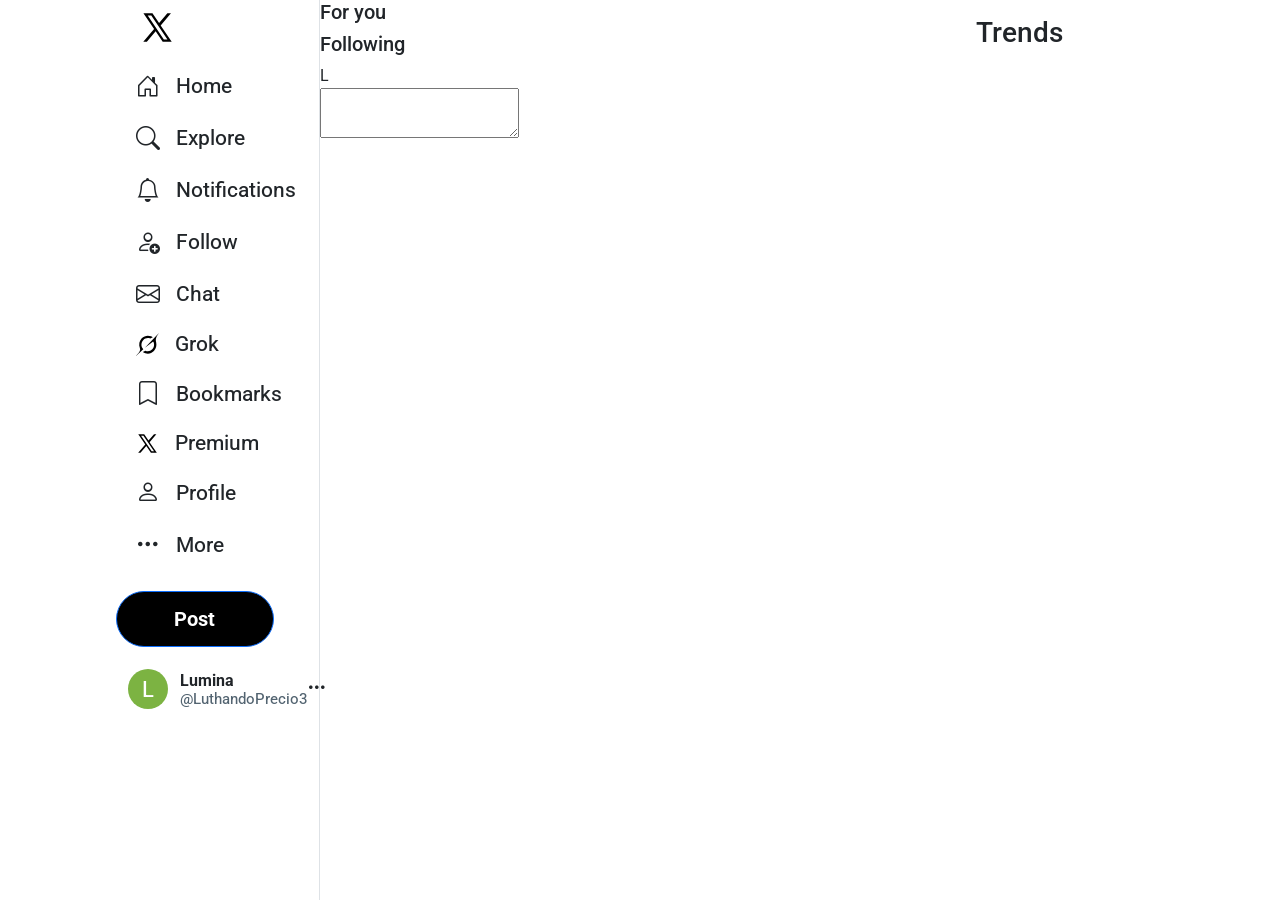
==== index.html @ 0befc1fe "Added sidebar" ====
<!DOCTYPE html>
<html lang="en">

<head>
    <meta charset="UTF-8">
    <meta name="viewport" content="width=device-width, initial-scale=1.0">
    <link href="https://cdn.jsdelivr.net/npm/bootstrap@5.3.8/dist/css/bootstrap.min.css" rel="stylesheet"
        integrity="sha384-sRIl4kxILFvY47J16cr9ZwB07vP4J8+LH7qKQnuqkuIAvNWLzeN8tE5YBujZqJLB" crossorigin="anonymous">
    <link href="https://cdn.jsdelivr.net/npm/bootstrap-icons@1.11.3/font/bootstrap-icons.css" rel="stylesheet">
    <link rel="stylesheet" href="style.css">
    <title>Document</title>
</head>

<body>

    <div class="container-fluid">
        <div class="row">

            <!-- Sidebar -->
            <aside class="col-3 border-end sidebar">

                <div class="logo">
                    <a href="http://127.0.0.1:5500/index.html">
                        <img src="assets/icons/x-logo.svg" alt="twitter logo">
                    </a>
                </div>

                <div class="sidebar-menu p-3">

                    <div class="sidebar-item">
                        <a href="#" class="d-flex align-items-center text-dark text-decoration-none">
                            <i class="bi bi-house-door fs-4 me-3"></i>
                            <span>Home</span>
                        </a>
                    </div>

                    <div class="sidebar-item">
                        <a href="#" class="d-flex align-items-center text-dark text-decoration-none">
                            <i class="bi bi-search fs-4 me-3"></i>
                            <span>Explore</span>
                        </a>
                    </div>

                    <div class="sidebar-item">
                        <a href="#" class="d-flex align-items-center text-dark text-decoration-none">
                            <i class="bi bi-bell fs-4 me-3"></i>
                            <span>Notifications</span>
                        </a>
                    </div>

                    <div class="sidebar-item">
                        <a href="#" class="d-flex align-items-center text-dark text-decoration-none">
                            <i class="bi bi-person-add fs-4 me-3"></i>
                            <span>Follow</span>
                        </a>
                    </div>

                    <div class="sidebar-item">
                        <a href="#" class="d-flex align-items-center text-dark text-decoration-none">
                            <i class="bi bi-envelope fs-4 me-3"></i>
                            <span>Chat</span>
                        </a>
                    </div>

                    <div class="sidebar-item">
                        <a href="#" class="d-flex align-items-center text-dark text-decoration-none">
                            <img src="assets/icons/grok.svg" width="23" class="me-3">
                            <span>Grok</span>
                        </a>
                    </div>

                    <div class="sidebar-item">
                        <a href="#" class="d-flex align-items-center text-dark text-decoration-none">
                            <i class="bi bi-bookmark fs-4 me-3"></i>
                            <span>Bookmarks</span>
                        </a>
                    </div>

                    <div class="sidebar-item">
                        <a href="#" class="d-flex align-items-center text-dark text-decoration-none">
                            <img src="assets/icons/x-logo.svg" width="23" class="me-3">
                            <span>Premium</span>
                        </a>
                    </div>

                    <div class="sidebar-item">
                        <a href="#" class="d-flex align-items-center text-dark text-decoration-none">
                            <i class="bi bi-person fs-4 me-3"></i>
                            <span>Profile</span>
                        </a>
                    </div>

                    <div class="sidebar-item">
                        <a href="#" class="d-flex align-items-center text-dark text-decoration-none">
                            <i class="bi bi-three-dots fs-4 me-3"></i>
                            <span>More</span>
                        </a>
                    </div>

                    <div class="post-button">
                        <button class="btn btn-primary btn-lg">Post</button>
                    </div>

                    <footer>
                        <a href="#" class="profile-card text-dark text-decoration-none">
                            <div class="profile-left">
                                <div class="avatar">L</div>
                                <div class="profile-info">
                                    <div class="profile-name">Lumina</div>
                                    <div class="profile-handle">@LuthandoPrecio3</div>
                                </div>
                            </div>

                            <div class="profile-more">
                                <i class="bi bi-three-dots"></i>
                            </div>
                        </a>
                    </footer>

                </div>
            </aside>

            <!-- Main Feed -->
            <main class="col-6 main-feed p-0">

                <!-- top bar -->
                <div class="feed-header">
                    <h5>For you</h5>
                    <h5>Following</h5>
                </div>

                <!-- post composer -->
                <div class="composer">

                    <div class="composer-left">
                        <div class="composer-avatar">L</div>
                    </div>

                    <div class="composer-right">
                        <textarea name="tweetInput" class="comp"></textarea>
                    </div>
                </div>



            </main>

            <!-- Right Panel -->
            <section class="col-3 p-3">
                <h3>Trends</h3>
            </section>

        </div>
    </div>

    <script src="https://cdn.jsdelivr.net/npm/bootstrap@5.3.8/dist/js/bootstrap.bundle.min.js"
        integrity="sha384-FKyoEForCGlyvwx9Hj09JcYn3nv7wiPVlz7YYwJrWVcXK/BmnVDxM+D2scQbITxI"
        crossorigin="anonymous"></script>
</body>

</html>
---- style.css ----
@import url('https://fonts.googleapis.com/css2?family=Roboto:ital,wght@0,100..900;1,100..900&display=swap');

* {
    margin: 0;
    padding: 0;
    box-sizing: border-box;
    font-family: "Roboto", sans-serif;;
}

/* SIDEBAR SECTION */

.logo {
    width: 75px;
    padding-left: 40px;
    padding-top: 10px;
}

.sidebar {
    height: 100vh;
    position: sticky;
    top: 0;
    font-size: larger;
    font-weight: 450;
    padding-left: 100px;
}

.sidebar-item a {
    /* display: flex;
    align-items: center; */
    padding: 8px 20px;
    border-radius: 25px;
    font-size: 1.3rem;
    transition: 0.2s;
}

.sidebar-item a:hover {
    background-color: #e7e7e7;
}

.post-button {
    margin-top: 20px;
}

.post-button button {
    width: 90%;
    border-radius: 999px;
    font-weight: bold;
    padding: 12px;
    background-color: black;
}

footer {
    margin-top: 10px;
}

.profile-card {
    display: flex;
    align-items: center;
    justify-content: space-between;
    padding: 12px;
    border-radius: 999px;
    transition: 0.2s;
}

.profile-card:hover {
    background-color: #e7e7e7;
}

.profile-left {
    display: flex;
    align-items: center;
    gap: 12px;
}

.avatar {
    width: 40px;
    height: 40px;
    border-radius: 50%;
    background-color: #7cb342;
    color: white;
    display: flex;
    align-items: center;
    justify-content: center;
    font-size: 1.4rem;
}

.profile-name {
    font-weight: 700;
    font-size: 1rem;
    line-height: 1.2;
}

.profile-handle {
    color: #536471;
    font-size: 0.95rem;
    line-height: 1.2;
}
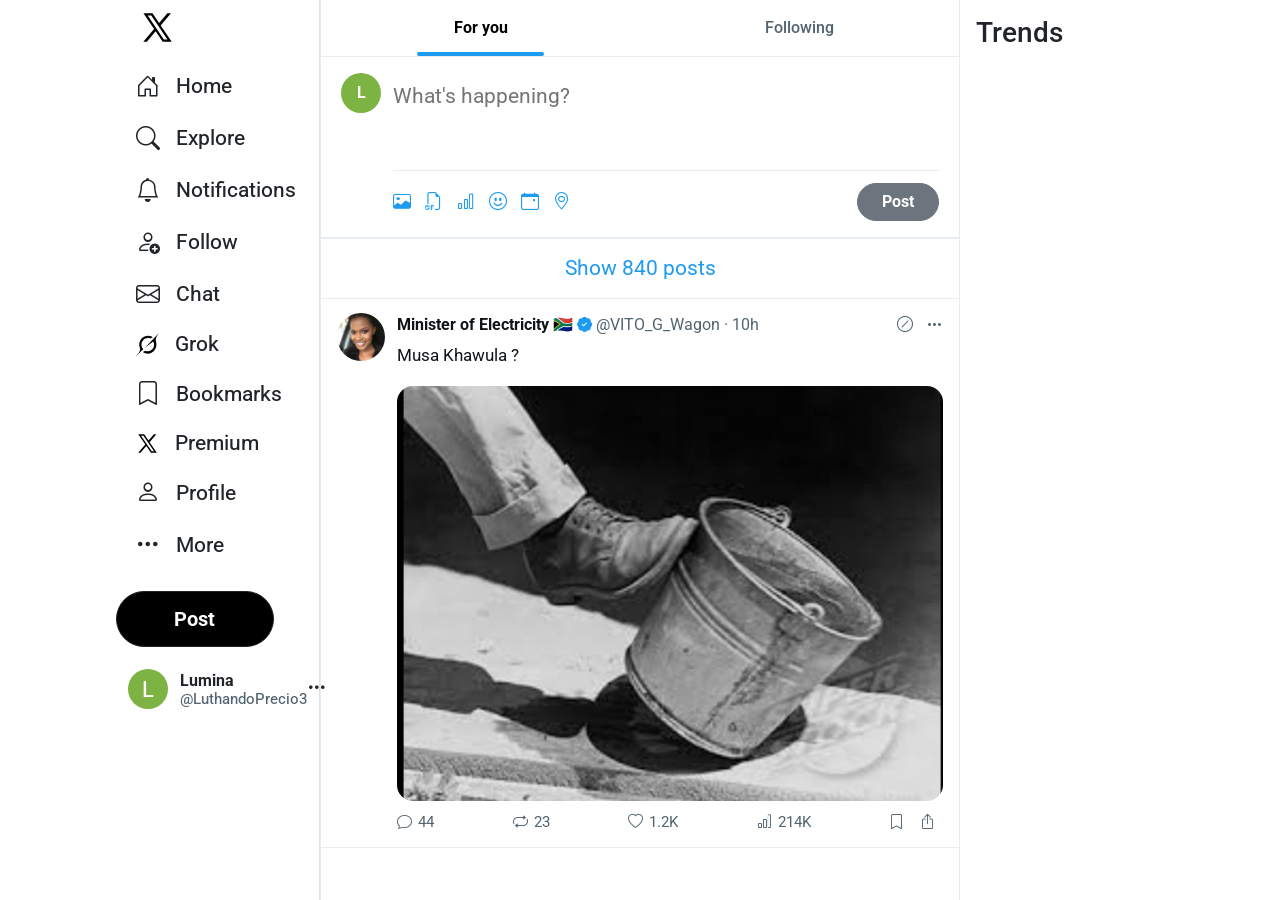
==== commit 3ce73324: "Added the main section" ====
--- a/index.html
+++ b/index.html
@@ -16,7 +16,7 @@
     <div class="container-fluid">
         <div class="row">
 
-            <!-- Sidebar -->
+            <!-- SIDEBAR SECTION -->
             <aside class="col-3 border-end sidebar">
 
                 <div class="logo">
@@ -98,7 +98,7 @@
                     </div>
 
                     <div class="post-button">
-                        <button class="btn btn-primary btn-lg">Post</button>
+                        <button class="btn btn-dark btn-lg">Post</button>
                     </div>
 
                     <footer>
@@ -120,13 +120,17 @@
                 </div>
             </aside>
 
-            <!-- Main Feed -->
+            <!-- Main SECTION -->
             <main class="col-6 main-feed p-0">
 
                 <!-- top bar -->
                 <div class="feed-header">
-                    <h5>For you</h5>
-                    <h5>Following</h5>
+
+                    <div class="feed-tabs">
+                        <div class="tab active">For you</div>
+                        <div class="tab">Following</div>
+                    </div>
+
                 </div>
 
                 <!-- post composer -->
@@ -137,11 +141,100 @@
                     </div>
 
                     <div class="composer-right">
-                        <textarea name="tweetInput" class="comp"></textarea>
-                    </div>
-                </div>
-
-
+                        <textarea name="tweetInput" class="composer-input" placeholder="What's happening?"></textarea>
+
+                        <div class="composer-actions">
+
+                            <div class="composer-icons">
+                                <i class="bi bi-image"></i>
+                                <i class="bi bi-filetype-gif"></i>
+                                <i class="bi bi-bar-chart"></i>
+                                <i class="bi bi-emoji-smile"></i>
+                                <i class="bi bi-calendar-event"></i>
+                                <i class="bi bi-geo-alt"></i>
+                            </div>
+
+                            <div class="tweet-button">
+                                <button id="tweetBtn" class="btn btn-secondary rounded-pill px-4 fw-bold">Post</button>
+                            </div>
+
+                        </div>
+                    </div>
+                </div>
+
+                <div class="show-posts">
+                    <a href="#">Show 840 posts</a>
+                </div>
+
+                <div class="tweet-feed">
+                    <div class="tweet-card">
+
+                        <div class="tweet-left">
+                            <img src="assets/moe.jpg" alt="Profile" class="tweet-avatar">
+                        </div>
+
+                        <div class="tweet-right">
+
+                            <div class="tweet-top-row">
+
+                                <div class="tweet-user-info">
+                                    <span class="tweet-name">Minister of Electricity 🇿🇦</span>
+                                    <i class="bi bi-patch-check-fill verified-badge"></i>
+                                    <span class="tweet-handle">@VITO_G_Wagon</span>
+                                    <span class="tweet-dot">·</span>
+                                    <span class="tweet-time">10h</span>
+                                </div>
+
+                                <div class="tweet-top-icons">
+                                    <i class="bi bi-slash-circle"></i>
+                                    <i class="bi bi-three-dots"></i>
+                                </div>
+
+                            </div>
+
+                            <!-- TEXT -->
+                            <div class="tweet-text">
+                                Musa Khawula ?
+                            </div>
+
+                            <!-- IMAGE -->
+                            <div class="tweet-media">
+                                <img src="assets/kick-bucket.jpg" alt="Tweet image">
+                            </div>
+
+                            <!-- ACTIONS -->
+                            <div class="tweet-actions">
+
+                                <div class="tweet-action">
+                                    <i class="bi bi-chat"></i>
+                                    <span>44</span>
+                                </div>
+
+                                <div class="tweet-action">
+                                    <i class="bi bi-repeat"></i>
+                                    <span>23</span>
+                                </div>
+
+                                <div class="tweet-action">
+                                    <i class="bi bi-heart"></i>
+                                    <span>1.2K</span>
+                                </div>
+
+                                <div class="tweet-action">
+                                    <i class="bi bi-bar-chart"></i>
+                                    <span>214K</span>
+                                </div>
+
+                                <div class="tweet-action-group-right">
+                                    <i class="bi bi-bookmark"></i>
+                                    <i class="bi bi-box-arrow-up"></i>
+                                </div>
+
+                            </div>
+
+                        </div>
+                    </div>
+                </div>
 
             </main>
 
--- a/style.css
+++ b/style.css
@@ -95,3 +95,243 @@
     font-size: 0.95rem;
     line-height: 1.2;
 }
+
+/* MAIN SECTION */
+.main-feed {
+    min-height: 100vh;
+    border-left: 1px solid #e6ecf0;
+    border-right: 1px solid #e6ecf0;
+    background-color: #fff;
+}
+
+.feed-header {
+    position: sticky;
+    top: 0;
+    background-color: #fff;
+    z-index: 10;
+    border-bottom: 1px solid #e6ecf0;
+}
+
+.feed-tabs {
+    display: flex;
+    justify-content: space-around;
+    align-items: center;
+}
+
+/* Tabs container */
+.feed-tabs {
+    display: flex;
+    justify-content: space-around;
+    align-items: center;
+}
+
+/* Each tab */
+.tab {
+    flex: 1;
+    text-align: center;
+    padding: 16px 0;
+    font-weight: 500;
+    cursor: pointer;
+    position: relative;
+    color: #536471;
+}
+
+/* Active tab */
+.tab.active {
+    font-weight: 700;
+    color: black;
+}
+
+/* Blue underline */
+.tab.active::after {
+    content: "";
+    position: absolute;
+    bottom: 0;
+    left: 30%;
+    width: 40%;
+    height: 4px;
+    background-color: #1d9bf0;
+    border-radius: 10px;
+}
+
+.composer {
+    display: flex;
+    gap: 12px;
+    padding: 16px 20px;
+    border-bottom: 1px solid #e6ecf0;
+}
+
+.composer-avatar,
+.tweet-avatar {
+    width: 40px;
+    height: 40px;
+    border-radius: 50%;
+    background-color: #7cb342;
+    color: white;
+    display: flex;
+    align-items: center;
+    justify-content: center;
+    font-weight: bold;
+}
+
+.composer-right {
+    flex: 1;
+}
+
+.composer-input {
+    width: 100%;
+    min-height: 90px;
+    border: none;
+    outline: none;
+    resize: none;
+    font-size: 1.3rem;
+    padding: 8px 0;
+}
+
+.composer-actions {
+    display: flex;
+    align-items: center;
+    justify-content: space-between;
+    padding-top: 12px;
+    border-top: 1px solid #e6ecf0;
+}
+
+.composer-icons {
+    display: flex;
+    gap: 14px;
+    color: #1d9bf0;
+    font-size: 1.1rem;
+}
+
+.show-posts {
+    border-top: 1px solid #e6ecf0;
+    border-bottom: 1px solid #e6ecf0;
+    text-align: center;
+    background-color: #fff;
+    transition: 0.2s;
+}
+
+.show-posts a {
+    display: block;
+    padding: 14px 16px;
+    text-decoration: none;
+    color: #1d9bf0;
+    font-size: 1.3rem;
+    font-weight: 400;
+}
+
+.show-posts:hover {
+    background-color: #f7f9f9;
+}
+
+/* tweet feed */
+.tweet-card {
+    display: flex;
+    gap: 12px;
+    padding: 14px 16px;
+    border-bottom: 1px solid #e6ecf0;
+    background-color: #fff;
+}
+
+.tweet-left {
+    flex-shrink: 0;
+}
+
+.tweet-avatar {
+    width: 48px;
+    height: 48px;
+    border-radius: 50%;
+    object-fit: cover;
+}
+
+.tweet-right {
+    flex: 1;
+    min-width: 0;
+}
+
+.tweet-top-row {
+    display: flex;
+    justify-content: space-between;
+    align-items: flex-start;
+    gap: 10px;
+    margin-bottom: 6px;
+}
+
+.tweet-user-info {
+    display: flex;
+    align-items: center;
+    flex-wrap: wrap;
+    gap: 4px;
+    min-width: 0;
+}
+
+.tweet-name {
+    font-weight: 700;
+    color: #0f1419;
+}
+
+.tweet-handle,
+.tweet-time,
+.tweet-dot {
+    color: #536471;
+}
+
+.verified-badge {
+    color: #1d9bf0;
+    font-size: 0.95rem;
+}
+
+.tweet-top-icons {
+    display: flex;
+    align-items: center;
+    gap: 14px;
+    color: #536471;
+    flex-shrink: 0;
+}
+
+.tweet-top-icon {
+    cursor: pointer;
+}
+
+.tweet-text {
+    font-size: 1.05rem;
+    line-height: 1.45;
+    color: #0f1419;
+    margin-bottom: 8px;
+    word-break: break-word;
+}
+
+.tweet-media img {
+    width: 100%;
+    border-radius: 16px;
+    margin-top: 10px;
+    object-fit: cover;
+    max-height: 500px;
+}
+
+.tweet-actions {
+    display: flex;
+    align-items: center;
+    justify-content: space-between;
+    color: #536471;
+    font-size: 0.95rem;
+    padding-right: 8px;
+    margin-top: 10px;
+}
+
+.tweet-action {
+    display: flex;
+    align-items: center;
+    gap: 6px;
+    cursor: pointer;
+}
+
+.tweet-action-group-right {
+    display: flex;
+    align-items: center;
+    gap: 16px;
+}
+
+.tweet-action.icon-only {
+    gap: 0;
+}
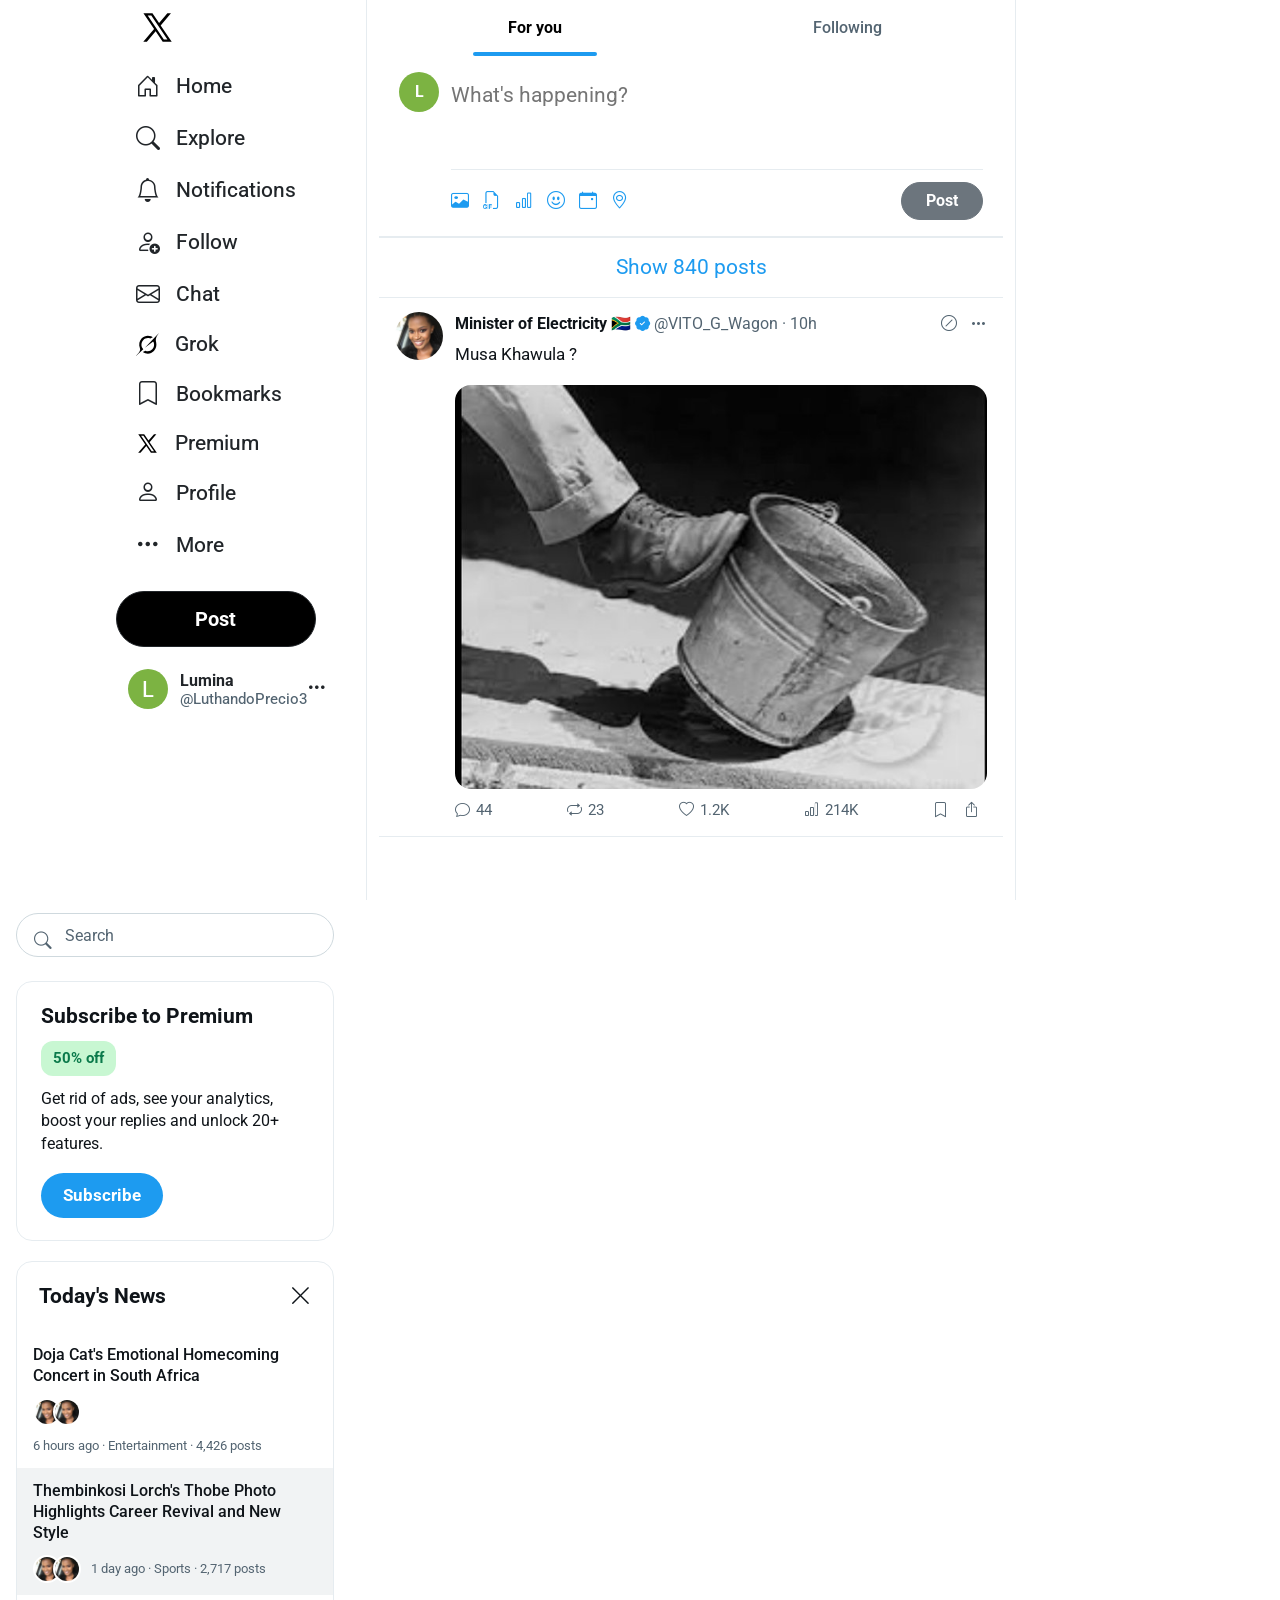
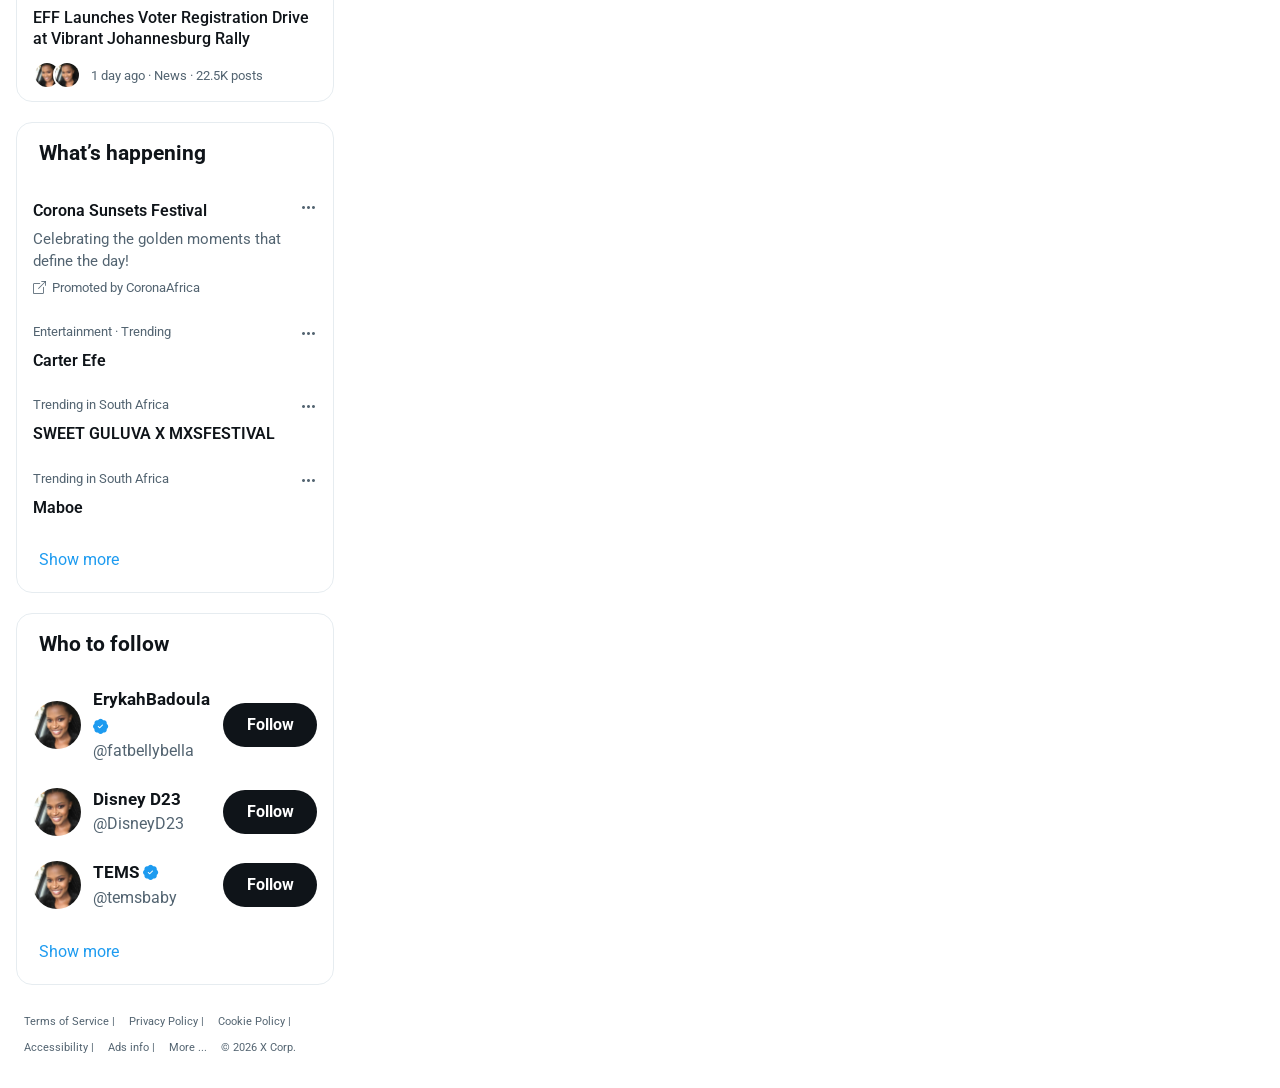
==== commit c046107d: "Added the trending section" ====
--- a/index.html
+++ b/index.html
@@ -17,7 +17,7 @@
         <div class="row">
 
             <!-- SIDEBAR SECTION -->
-            <aside class="col-3 border-end sidebar">
+            <aside class="col-auto left-sidebar">
 
                 <div class="logo">
                     <a href="http://127.0.0.1:5500/index.html">
@@ -121,7 +121,7 @@
             </aside>
 
             <!-- Main SECTION -->
-            <main class="col-6 main-feed p-0">
+            <main class="col-auto main-content ">
 
                 <!-- top bar -->
                 <div class="feed-header">
@@ -238,9 +238,168 @@
 
             </main>
 
-            <!-- Right Panel -->
-            <section class="col-3 p-3">
-                <h3>Trends</h3>
+            <!-- Right SECTION -->
+            <section class="col-auto right-sidebar">
+                <div class="right-sidebar-inner">
+
+                    <!-- Search -->
+                    <div class="search-box">
+                        <i class="bi bi-search search-icon"></i>
+                        <input type="text" placeholder="Search">
+                    </div>
+
+                    <!-- Premium card -->
+                    <div class="sidebar-card premium-card">
+                        <div class="premium-top">
+                            <h3>Subscribe to Premium</h3>
+                            <span class="discount-badge">50% off</span>
+                        </div>
+                        <p>Get rid of ads, see your analytics, boost your replies and unlock 20+ features.</p>
+                        <button class="btn subscribe-btn">Subscribe</button>
+                    </div>
+
+                    <!-- Today's News -->
+                    <div class="sidebar-card news-card">
+
+                        <div class="card-header-row">
+                            <h3>Today's News</h3>
+                            <i class="bi bi-x-lg"></i>
+                        </div>
+
+                        <div class="news-item">
+                            <h4>Doja Cat's Emotional Homecoming Concert in South Africa</h4>
+                            <div class="news-meta-with-images">
+                                <div class="mini-avatars">
+                                    <img src="assets/moe.jpg" alt="avatar">
+                                    <img src="assets/moe.jpg" alt="avatar">
+                                </div>
+                                <span>6 hours ago · Entertainment · 4,426 posts</span>
+                            </div>
+                        </div>
+
+                        <div class="news-item active-news">
+                            <h4>Thembinkosi Lorch's Thobe Photo Highlights Career Revival and New Style</h4>
+                            <div class="news-meta-with-images">
+                                <div class="mini-avatars">
+                                    <img src="assets/moe.jpg" alt="avatar">
+                                    <img src="assets/moe.jpg" alt="avatar">
+                                </div>
+                                <span>1 day ago · Sports · 2,717 posts</span>
+                            </div>
+                        </div>
+
+                        <div class="news-item">
+                            <h4>EFF Launches Voter Registration Drive at Vibrant Johannesburg Rally</h4>
+                            <div class="news-meta-with-images">
+                                <div class="mini-avatars">
+                                    <img src="assets/moe.jpg" alt="avatar">
+                                    <img src="assets/moe.jpg" alt="avatar">
+                                </div>
+                                <span>1 day ago · News · 22.5K posts</span>
+                            </div>
+                        </div>
+
+                    </div>
+
+                    <!-- What's happening -->
+                    <div class="sidebar-card happenings-card">
+                        <h3>What’s happening</h3>
+
+                        <div class="trend-item promoted-item">
+                            <div class="trend-top-row">
+                                <h4>Corona Sunsets Festival</h4>
+                                <i class="bi bi-three-dots"></i>
+                            </div>
+                            <p>Celebrating the golden moments that define the day!</p>
+                            <div class="promoted-by">
+                                <i class="bi bi-box-arrow-up-right"></i>
+                                <span>Promoted by CoronaAfrica</span>
+                            </div>
+                        </div>
+
+                        <div class="trend-item">
+                            <div class="trend-meta-row">
+                                <span>Entertainment · Trending</span>
+                                <i class="bi bi-three-dots"></i>
+                            </div>
+                            <h4>Carter Efe</h4>
+                        </div>
+
+                        <div class="trend-item">
+                            <div class="trend-meta-row">
+                                <span>Trending in South Africa</span>
+                                <i class="bi bi-three-dots"></i>
+                            </div>
+                            <h4>SWEET GULUVA X MXSFESTIVAL</h4>
+                        </div>
+
+                        <div class="trend-item">
+                            <div class="trend-meta-row">
+                                <span>Trending in South Africa</span>
+                                <i class="bi bi-three-dots"></i>
+                            </div>
+                            <h4>Maboe</h4>
+                        </div>
+
+                        <a href="#" class="show-more-link">Show more</a>
+                    </div>
+
+                    <!-- Who to follow -->
+                    <div class="sidebar-card follow-card">
+                        <h3>Who to follow</h3>
+
+                        <div class="follow-item">
+                            <div class="follow-left">
+                                <img src="assets/moe.jpg" alt="Erykah">
+                                <div class="follow-info">
+                                    <div class="follow-name">
+                                        ErykahBadoula <i class="bi bi-patch-check-fill verified-badge"></i>
+                                    </div>
+                                    <div class="follow-handle">@fatbellybella</div>
+                                </div>
+                            </div>
+                            <button class="btn follow-btn">Follow</button>
+                        </div>
+
+                        <div class="follow-item">
+                            <div class="follow-left">
+                                <img src="assets/moe.jpg" alt="Disney D23">
+                                <div class="follow-info">
+                                    <div class="follow-name">Disney D23</div>
+                                    <div class="follow-handle">@DisneyD23</div>
+                                </div>
+                            </div>
+                            <button class="btn follow-btn">Follow</button>
+                        </div>
+
+                        <div class="follow-item">
+                            <div class="follow-left">
+                                <img src="assets/moe.jpg" alt="TEMS">
+                                <div class="follow-info">
+                                    <div class="follow-name">
+                                        TEMS <i class="bi bi-patch-check-fill verified-badge"></i>
+                                    </div>
+                                    <div class="follow-handle">@temsbaby</div>
+                                </div>
+                            </div>
+                            <button class="btn follow-btn">Follow</button>
+                        </div>
+
+                        <a href="#" class="show-more-link">Show more</a>
+                    </div>
+
+                    <!-- Footer links -->
+                    <div class="right-sidebar-footer">
+                        <a href="https://x.com/en/tos" target="_blank">Terms of Service |</a>
+                        <a href="https://x.com/en/privacy" target="_blank">Privacy Policy |</a>
+                        <a href="https://help.x.com/en/rules-and-policies/x-cookies" target="_blank">Cookie Policy |</a>
+                        <a href="https://help.x.com/en/resources/accessibility" target="_blank">Accessibility |</a>
+                        <a href="https://business.x.com/en/help/troubleshooting/how-x-ads-work" target="_blank">Ads info |</a>
+                        <a href="#" target="_blank">More ...</a>
+                        <span>© 2026 X Corp.</span>
+                    </div>
+
+                </div>
             </section>
 
         </div>
--- a/style.css
+++ b/style.css
@@ -6,16 +6,19 @@
     box-sizing: border-box;
     font-family: "Roboto", sans-serif;;
 }
+/* body {
+    font-size: 15px;
+    color: #0f1419;
+} */
 
 /* SIDEBAR SECTION */
-
 .logo {
     width: 75px;
     padding-left: 40px;
     padding-top: 10px;
 }
 
-.sidebar {
+.left-sidebar {
     height: 100vh;
     position: sticky;
     top: 0;
@@ -97,19 +100,22 @@
 }
 
 /* MAIN SECTION */
-.main-feed {
+.main-content {
     min-height: 100vh;
     border-left: 1px solid #e6ecf0;
     border-right: 1px solid #e6ecf0;
     background-color: #fff;
+    width: 650px;
+    max-width: 650px;
 }
 
 .feed-header {
     position: sticky;
     top: 0;
-    background-color: #fff;
-    z-index: 10;
-    border-bottom: 1px solid #e6ecf0;
+    z-index: 30;
+    background-color: rgba(255, 255, 255, 0.95);
+    backdrop-filter: blur(12px);
+    -webkit-backdrop-filter: blur(12px);
 }
 
 .feed-tabs {
@@ -334,4 +340,313 @@
 
 .tweet-action.icon-only {
     gap: 0;
+}
+
+/* RIGHT SIDEBAR */
+
+.right-sidebar {
+    background-color: #fff;
+    padding: 12px 16px;
+    width: 350px;
+}
+
+.right-sidebar-inner {
+    position: sticky;
+    top: 0;
+    z-index: 10;
+}
+
+.search-box {
+    position: sticky;
+    top: 0;
+    z-index: 20;
+    background-color: #fff;
+    padding: 12px 0;
+    margin-bottom: 12px;
+    padding-top: 1px;
+}
+
+.search-box input {
+    width: 100%;
+    height: 44px;
+    border: 1px solid #cfd9de;
+    border-radius: 999px;
+    padding: 0 18px 0 48px;
+    font-size: 1rem;
+    outline: none;
+    background-color: #fff;
+}
+
+.search-box input::placeholder {
+    color: #536471;
+}
+
+.search-icon {
+    position: absolute;
+    left: 18px;
+    top: 50%;
+    transform: translateY(-50%);
+    color: #536471;
+    font-size: 1.1rem;
+}
+
+.sidebar-card {
+    background-color: #fff;
+    border: 1px solid #e6ecf0;
+    border-radius: 16px;
+    margin-bottom: 20px;
+    overflow: hidden;
+}
+
+.sidebar-card h3 {
+    font-size: 1.3rem;
+    font-weight: 700;
+    color: #0f1419;
+    margin: 0;
+}
+
+.premium-card {
+    padding: 22px 24px;
+}
+
+.premium-top {
+    display: flex;
+    align-items: center;
+    gap: 12px;
+    margin-bottom: 12px;
+    flex-wrap: wrap;
+}
+
+.premium-card p {
+    font-size: 1rem;
+    line-height: 1.4;
+    color: #0f1419;
+    margin-bottom: 18px;
+}
+
+.discount-badge {
+    background-color: #c8f7d2;
+    color: #0b7a4b;
+    padding: 6px 12px;
+    border-radius: 12px;
+    font-size: 0.95rem;
+    font-weight: 700;
+}
+
+.subscribe-btn {
+    background-color: #1d9bf0;
+    color: #fff;
+    border: none;
+    border-radius: 999px;
+    font-weight: 700;
+    padding: 10px 22px;
+    font-size: 1.05rem;
+}
+
+.subscribe-btn:hover {
+    background-color: #1a8cd8;
+    color: #fff;
+}
+
+.news-card {
+    padding-top: 18px;
+}
+
+.card-header-row {
+    display: flex;
+    align-items: center;
+    justify-content: space-between;
+    padding: 0 22px 18px;
+}
+
+.card-header-row i {
+    font-size: 1.4rem;
+    color: #0f1419;
+    cursor: pointer;
+}
+
+.news-item,
+.trend-item,
+.follow-item {
+    padding: 12px 16px;
+}
+
+
+.news-item h4 {
+    font-size: 0.98rem;
+    font-weight: 500;
+    line-height: 1.35;
+    color: #0f1419;
+    margin-bottom: 12px;
+}
+
+.active-news {
+    background-color: #f1f3f4;
+}
+
+.news-meta-with-images {
+    display: flex;
+    align-items: center;
+    gap: 10px;
+    color: #536471;
+    flex-wrap: wrap;
+}
+
+.news-meta-with-images,
+.trend-meta-row span,
+.promoted-by {
+    font-size: 13px;
+    color: #536471;
+}
+
+.mini-avatars {
+    display: flex;
+    align-items: center;
+}
+
+.mini-avatars img {
+    width: 28px;
+    height: 28px;
+    border-radius: 50%;
+    object-fit: cover;
+    border: 2px solid #fff;
+    margin-left: -8px;
+}
+
+.mini-avatars img:first-child {
+    margin-left: 0;
+}
+
+.happenings-card,
+.follow-card {
+    padding-top: 18px;
+}
+
+.happenings-card h3,
+.follow-card h3 {
+    padding: 0 22px 18px;
+}
+
+.trend-top-row,
+.trend-meta-row {
+    display: flex;
+    align-items: flex-start;
+    justify-content: space-between;
+    gap: 12px;
+}
+
+.trend-top-row h4,
+.trend-item h4 {
+    margin: 0;
+}
+
+.trend-top-row i,
+.trend-meta-row i {
+    color: #536471;
+    font-size: 1rem;
+    cursor: pointer;
+    flex-shrink: 0;
+}
+
+.promoted-item p {
+    color: #536471;
+    font-size: 0.95rem;
+    line-height: 1.45;
+    margin: 6px 0 6px;
+}
+
+.promoted-by {
+    display: flex;
+    align-items: center;
+    gap: 6px;
+}
+
+.trend-item h4 {
+    font-size: 1rem;
+    font-weight: 600;
+    color: #0f1419;
+    line-height: 1.35;
+    margin-top: 4px;
+}
+
+.show-more-link {
+    display: block;
+    padding: 18px 22px 20px;
+    text-decoration: none;
+    color: #1d9bf0;
+    font-size: 1rem;
+}
+
+.follow-item {
+    display: flex;
+    align-items: center;
+    justify-content: space-between;
+    gap: 12px;
+}
+
+.follow-left {
+    display: flex;
+    align-items: center;
+    gap: 12px;
+    min-width: 0;
+}
+
+.follow-left img {
+    width: 48px;
+    height: 48px;
+    border-radius: 50%;
+    object-fit: cover;
+}
+
+.follow-info {
+    min-width: 0;
+}
+
+.follow-name {
+    font-size: 1.05rem;
+    font-weight: 700;
+    color: #0f1419;
+    display: flex;
+    align-items: center;
+    gap: 4px;
+    flex-wrap: wrap;
+}
+
+.follow-handle {
+    color: #536471;
+    font-size: 1rem;
+}
+
+.follow-btn {
+    background-color: #0f1419;
+    color: #fff;
+    border: none;
+    border-radius: 999px;
+    font-weight: 700;
+    padding: 10px 20px;
+    min-width: 94px;
+}
+
+.follow-btn:hover {
+    background-color: #272c30;
+    color: #fff;
+}
+
+.right-sidebar-footer {
+    display: flex;
+    flex-wrap: wrap;
+    gap: 8px 14px;
+    padding: 8px 8px 20px;
+    color: #536471;
+    font-size: 0.7rem;
+    line-height: 1.6;
+}
+
+.right-sidebar-footer a {
+    color: #536471;
+    text-decoration: none;
+}
+
+.right-sidebar-footer a:hover {
+    text-decoration: underline;
 }
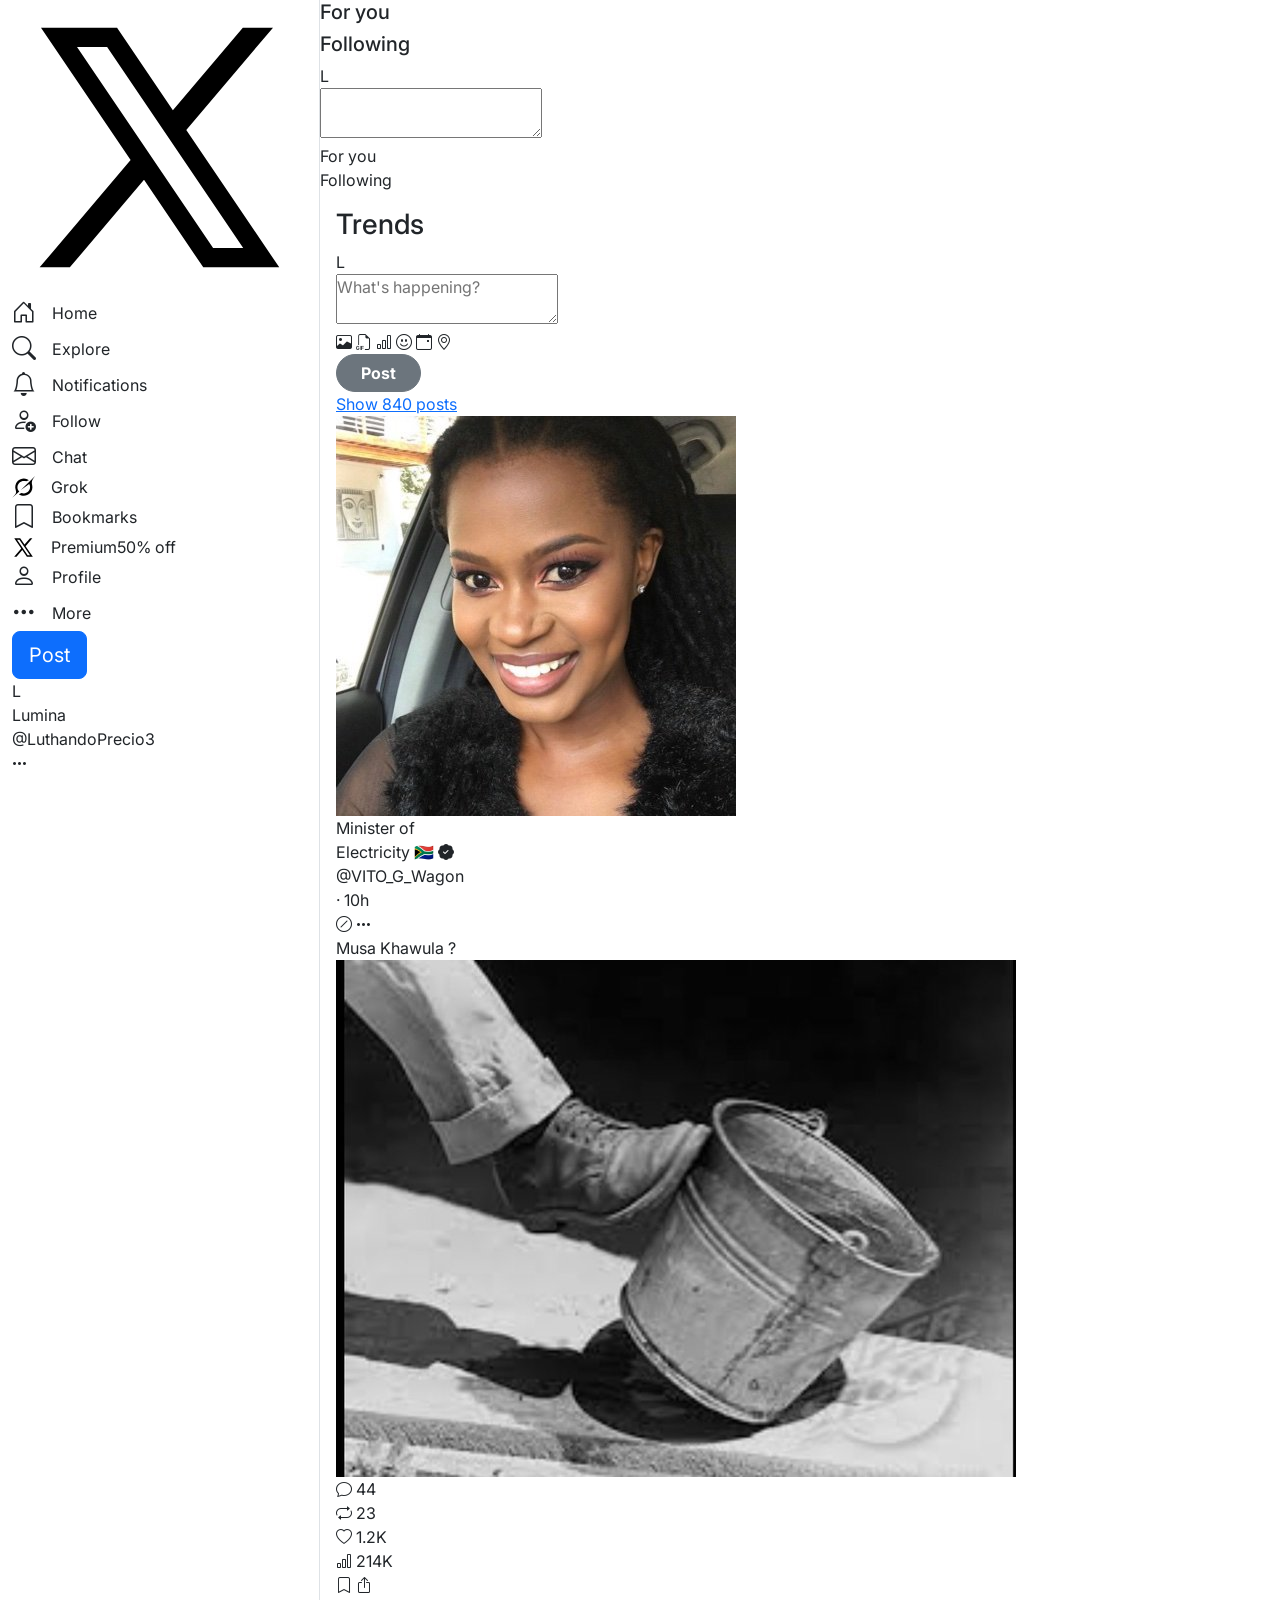
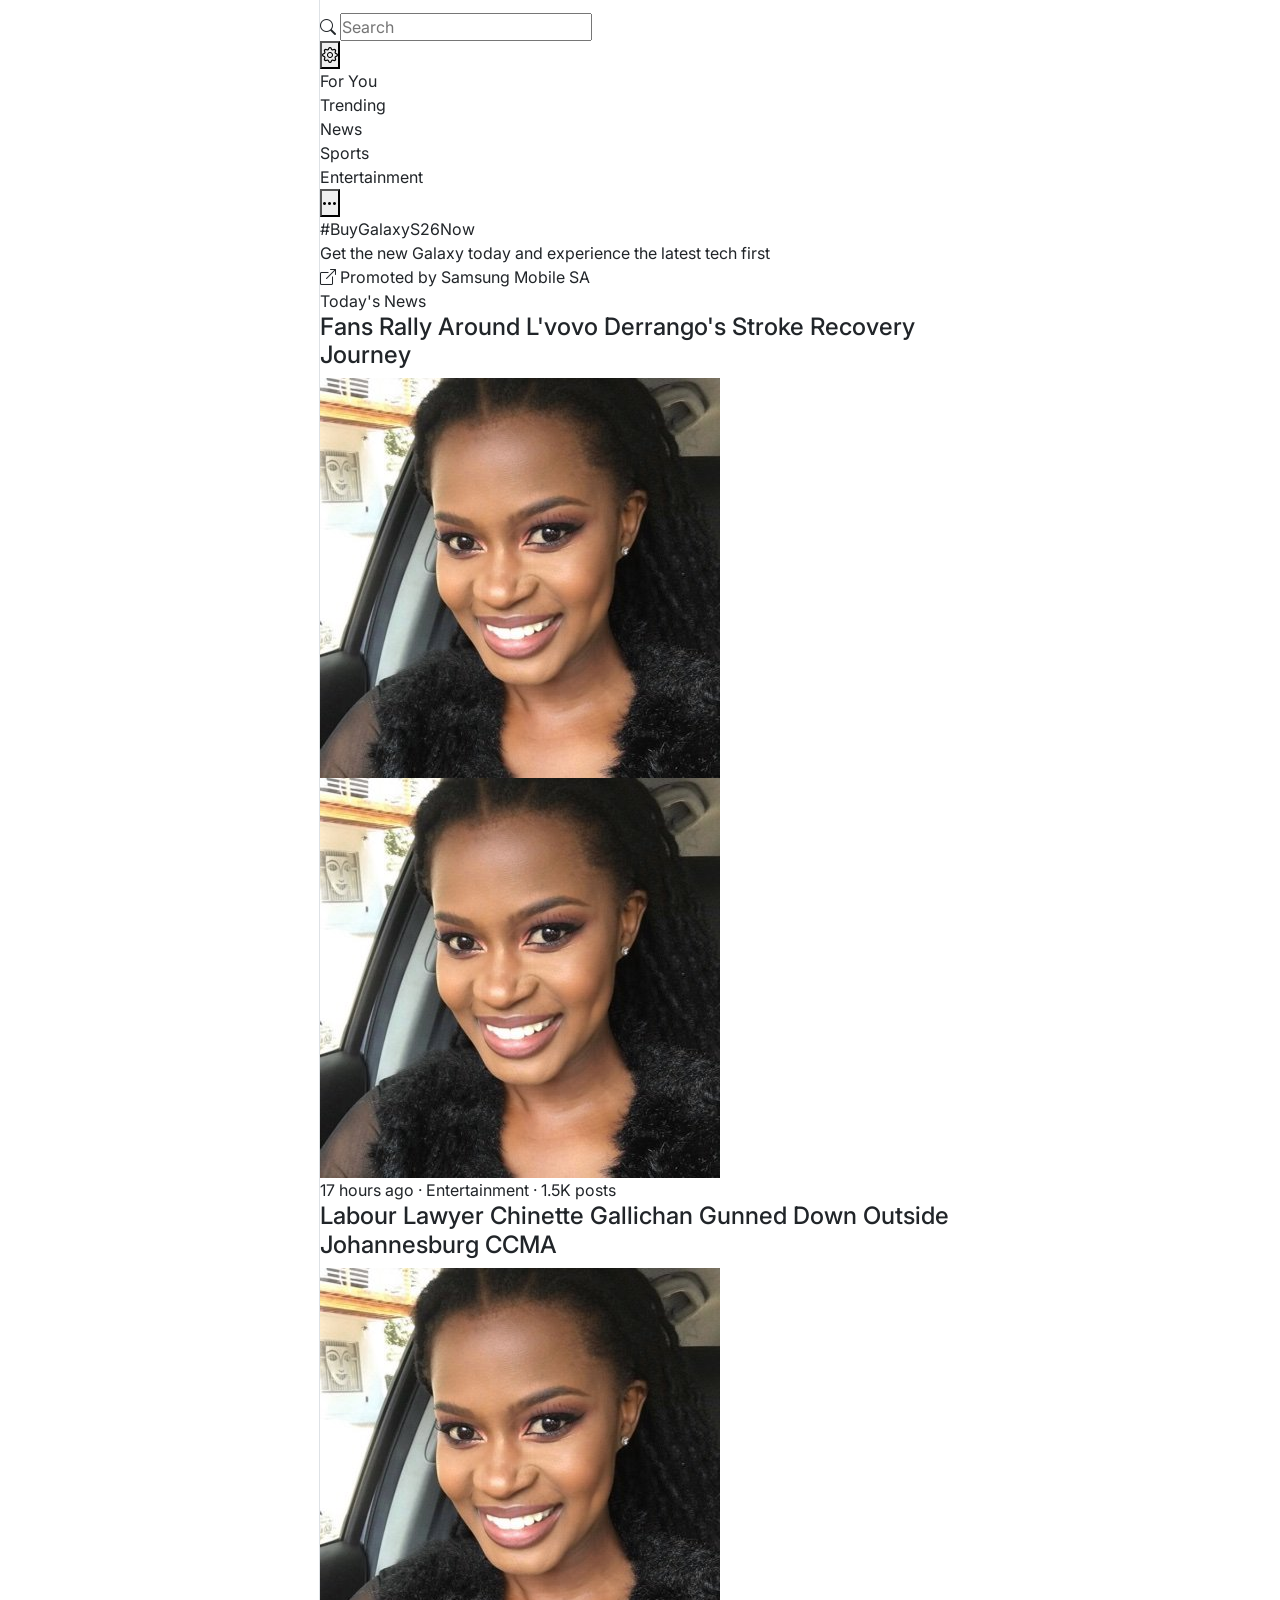
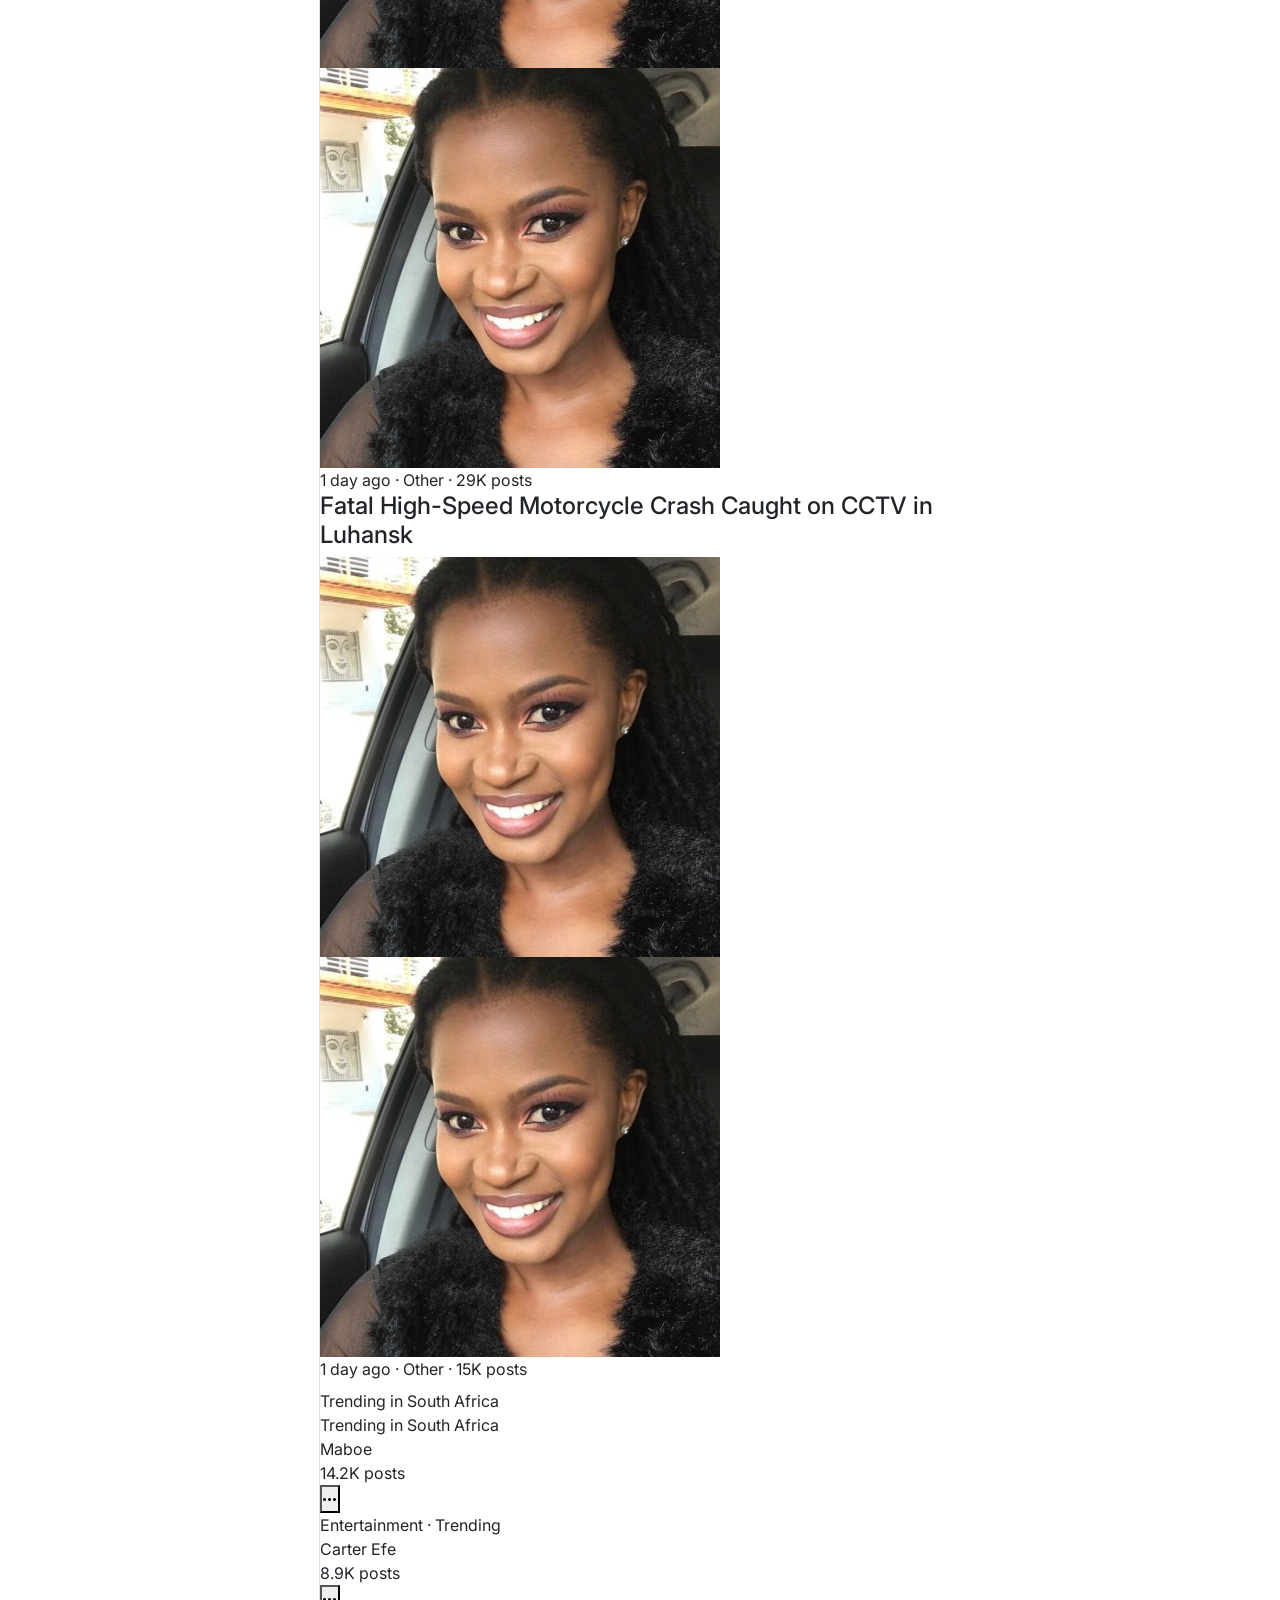
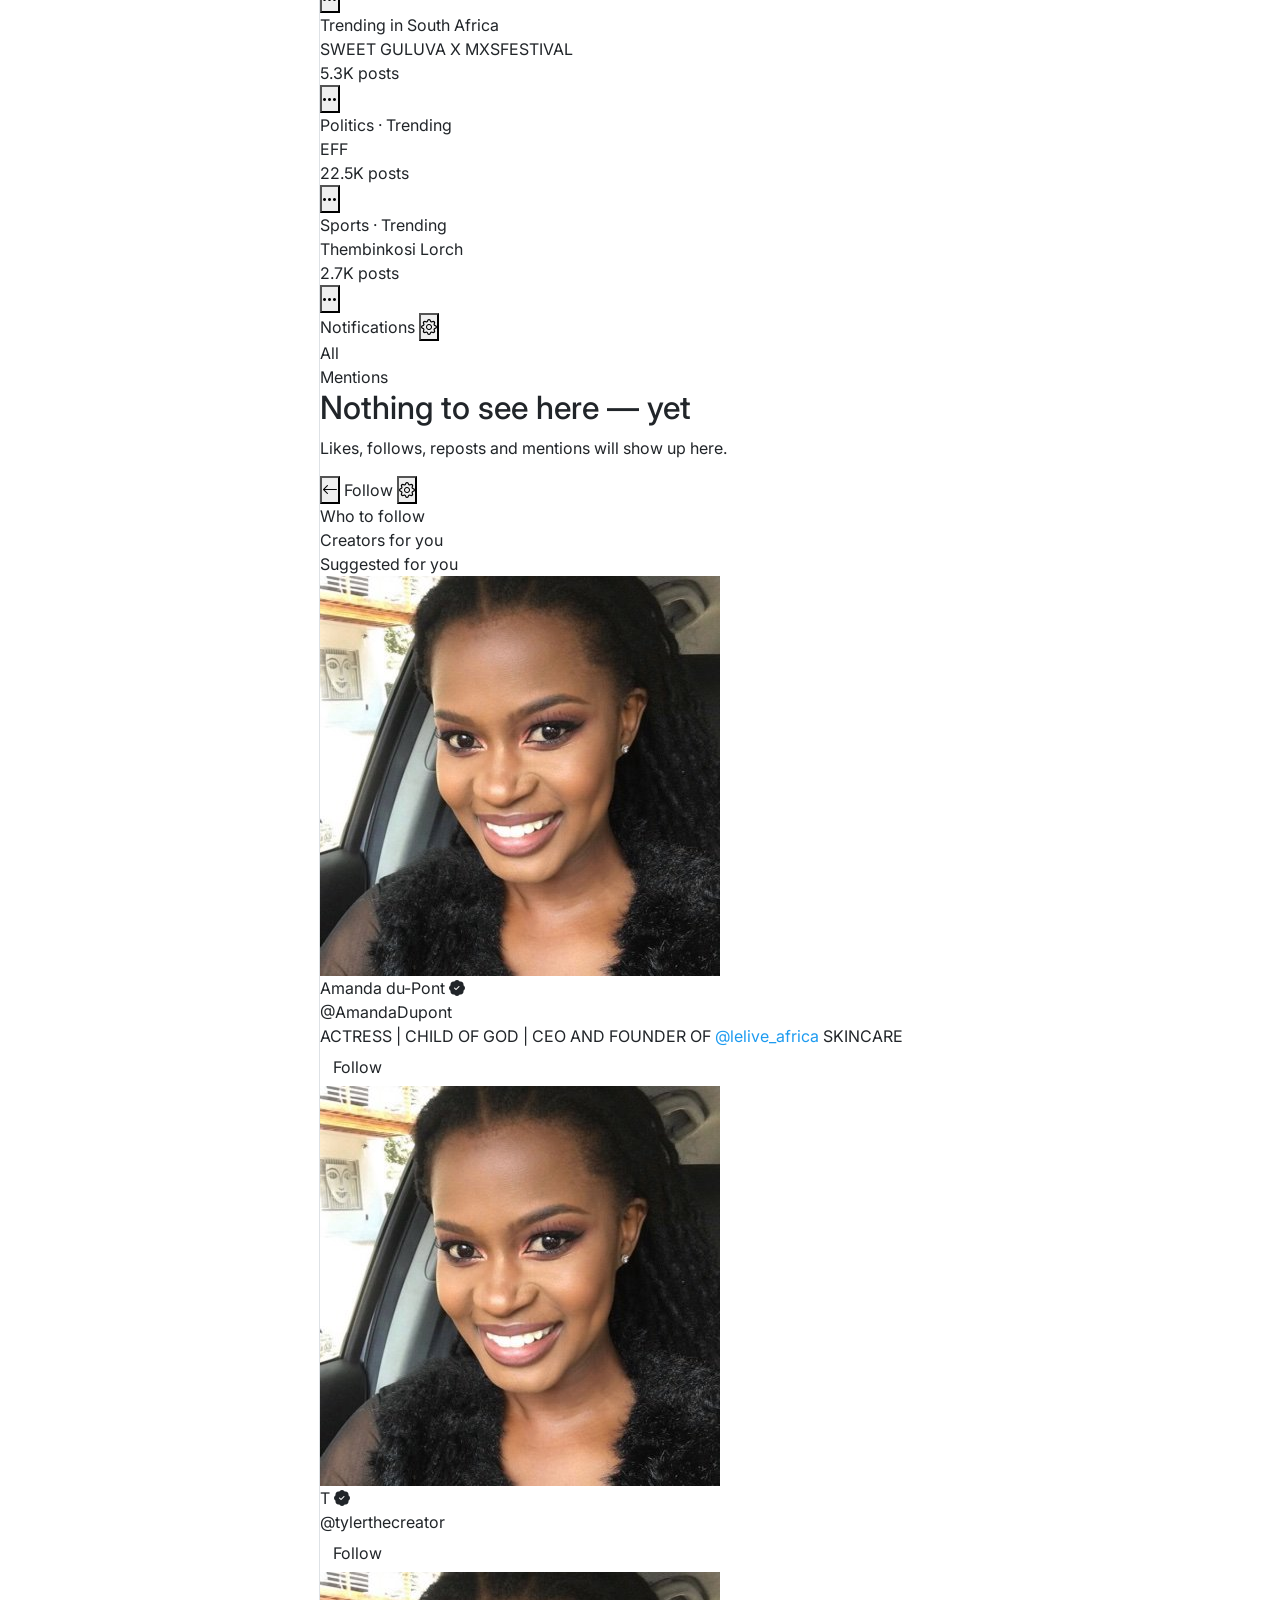
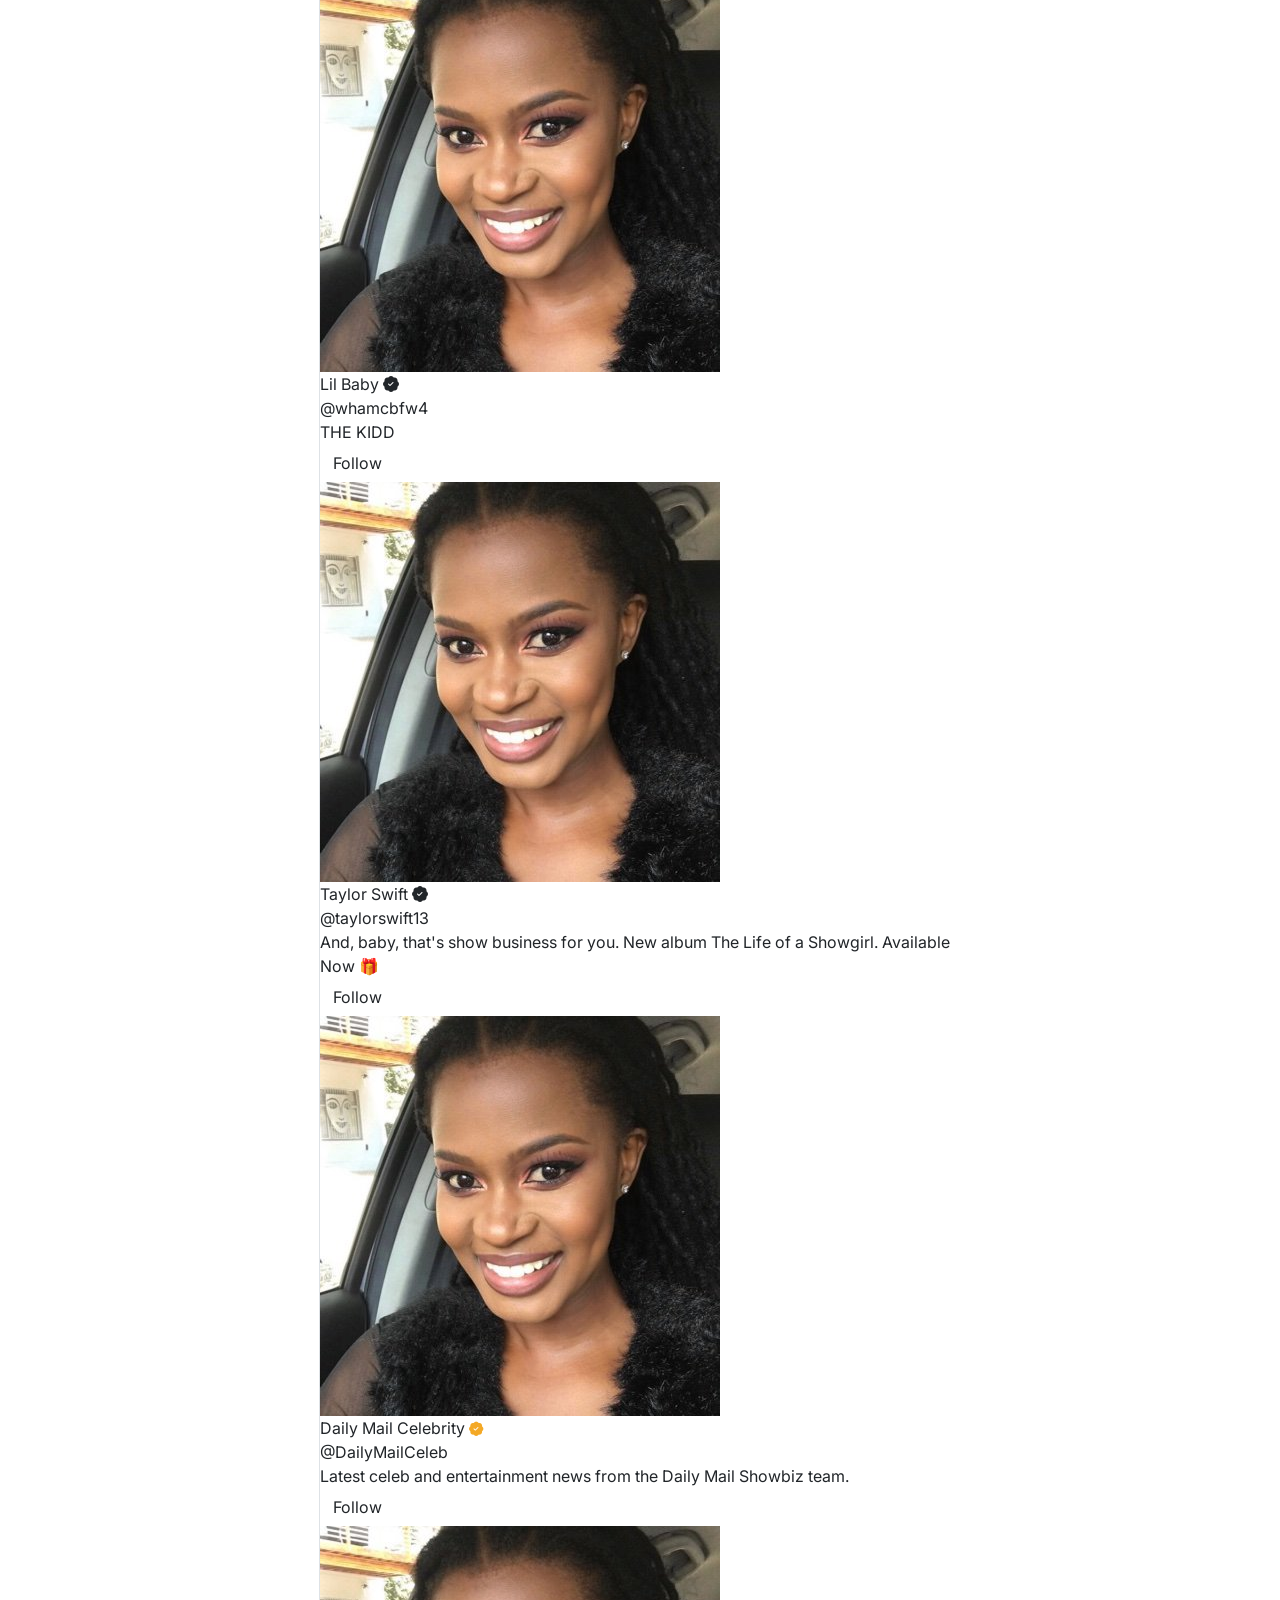
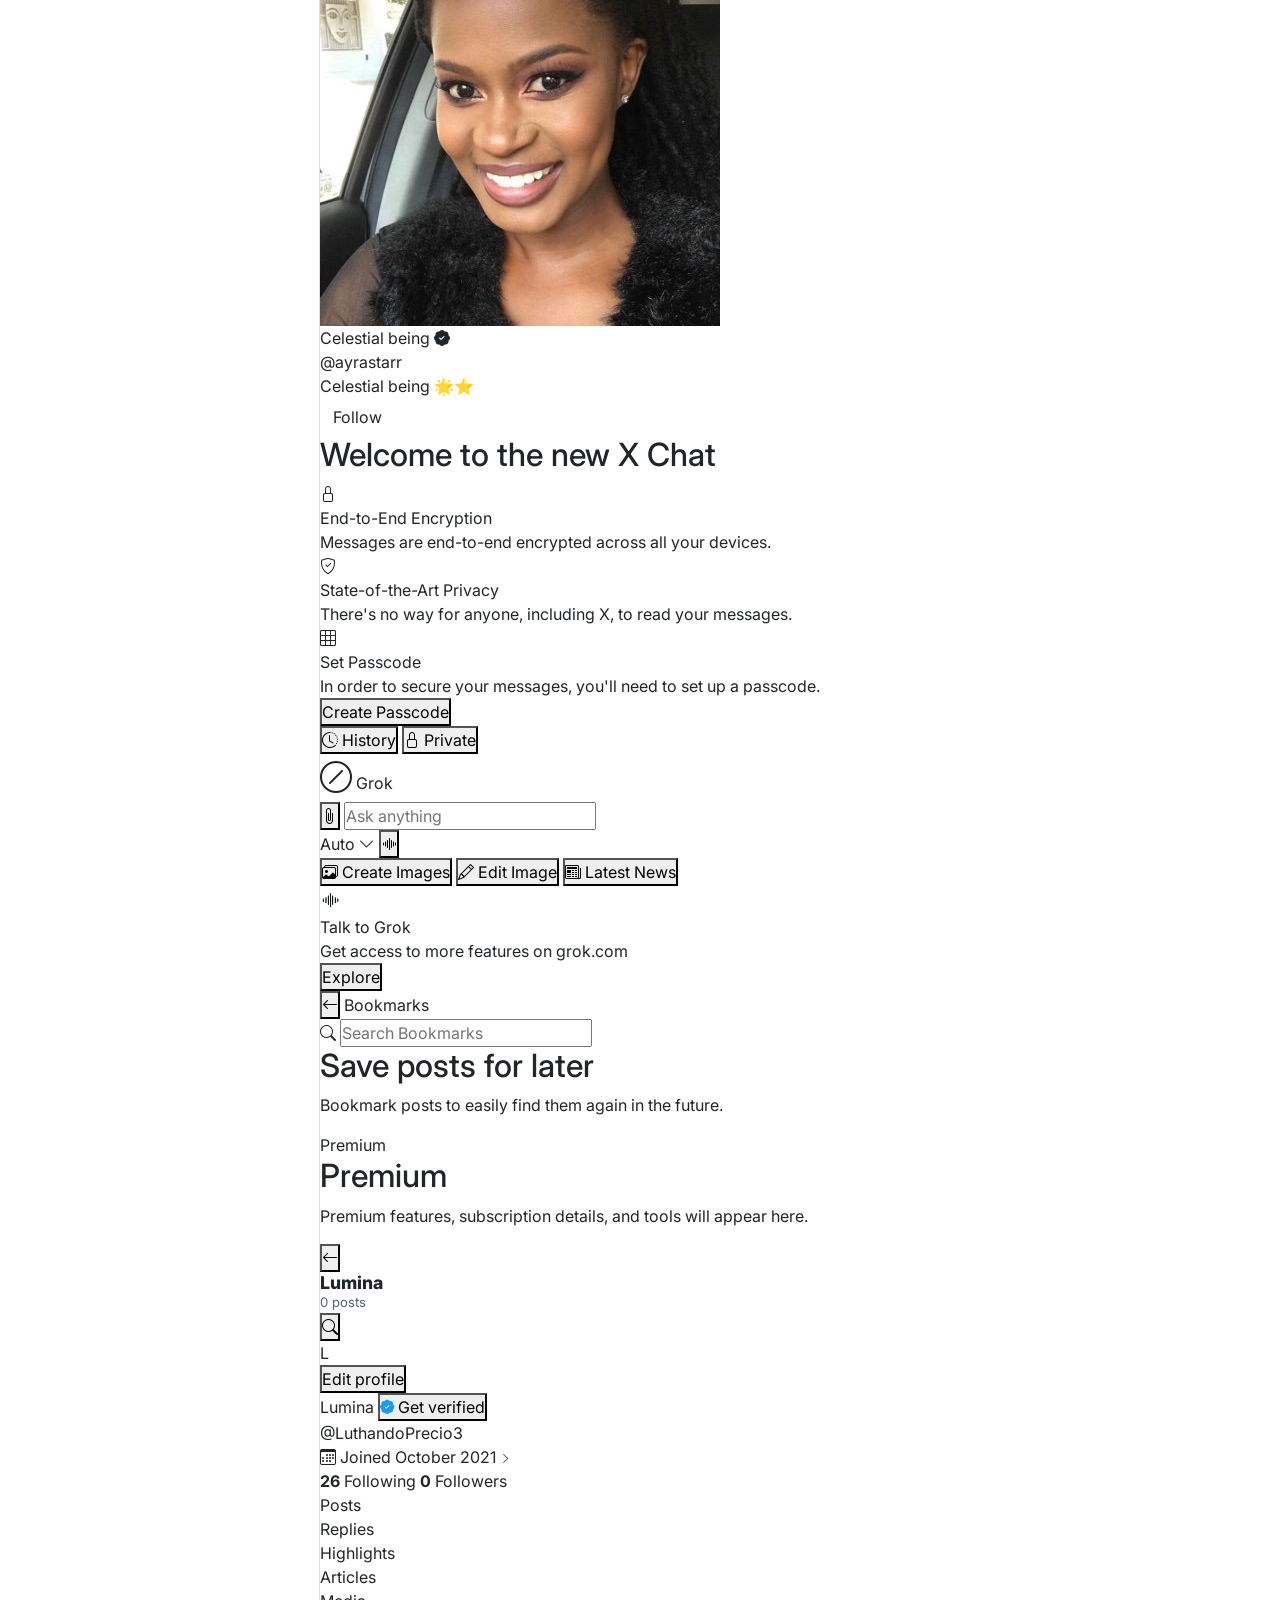
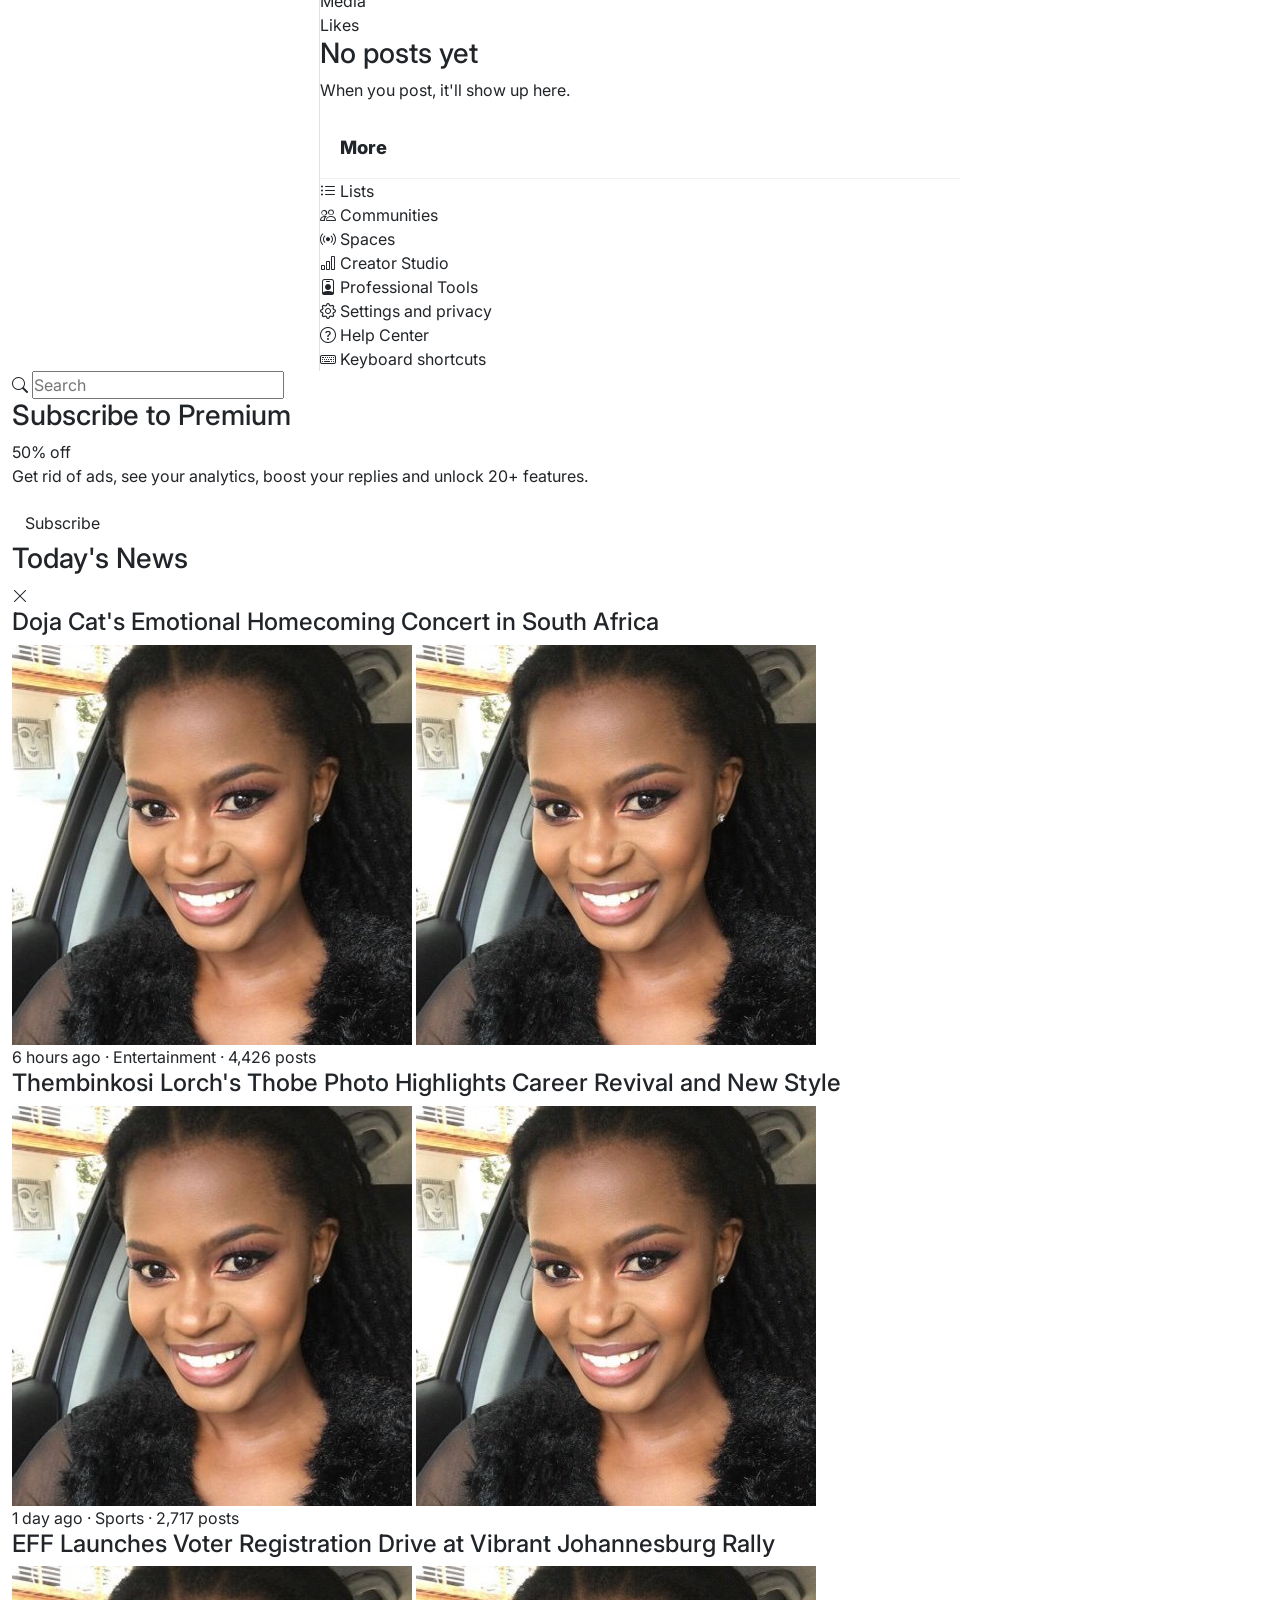
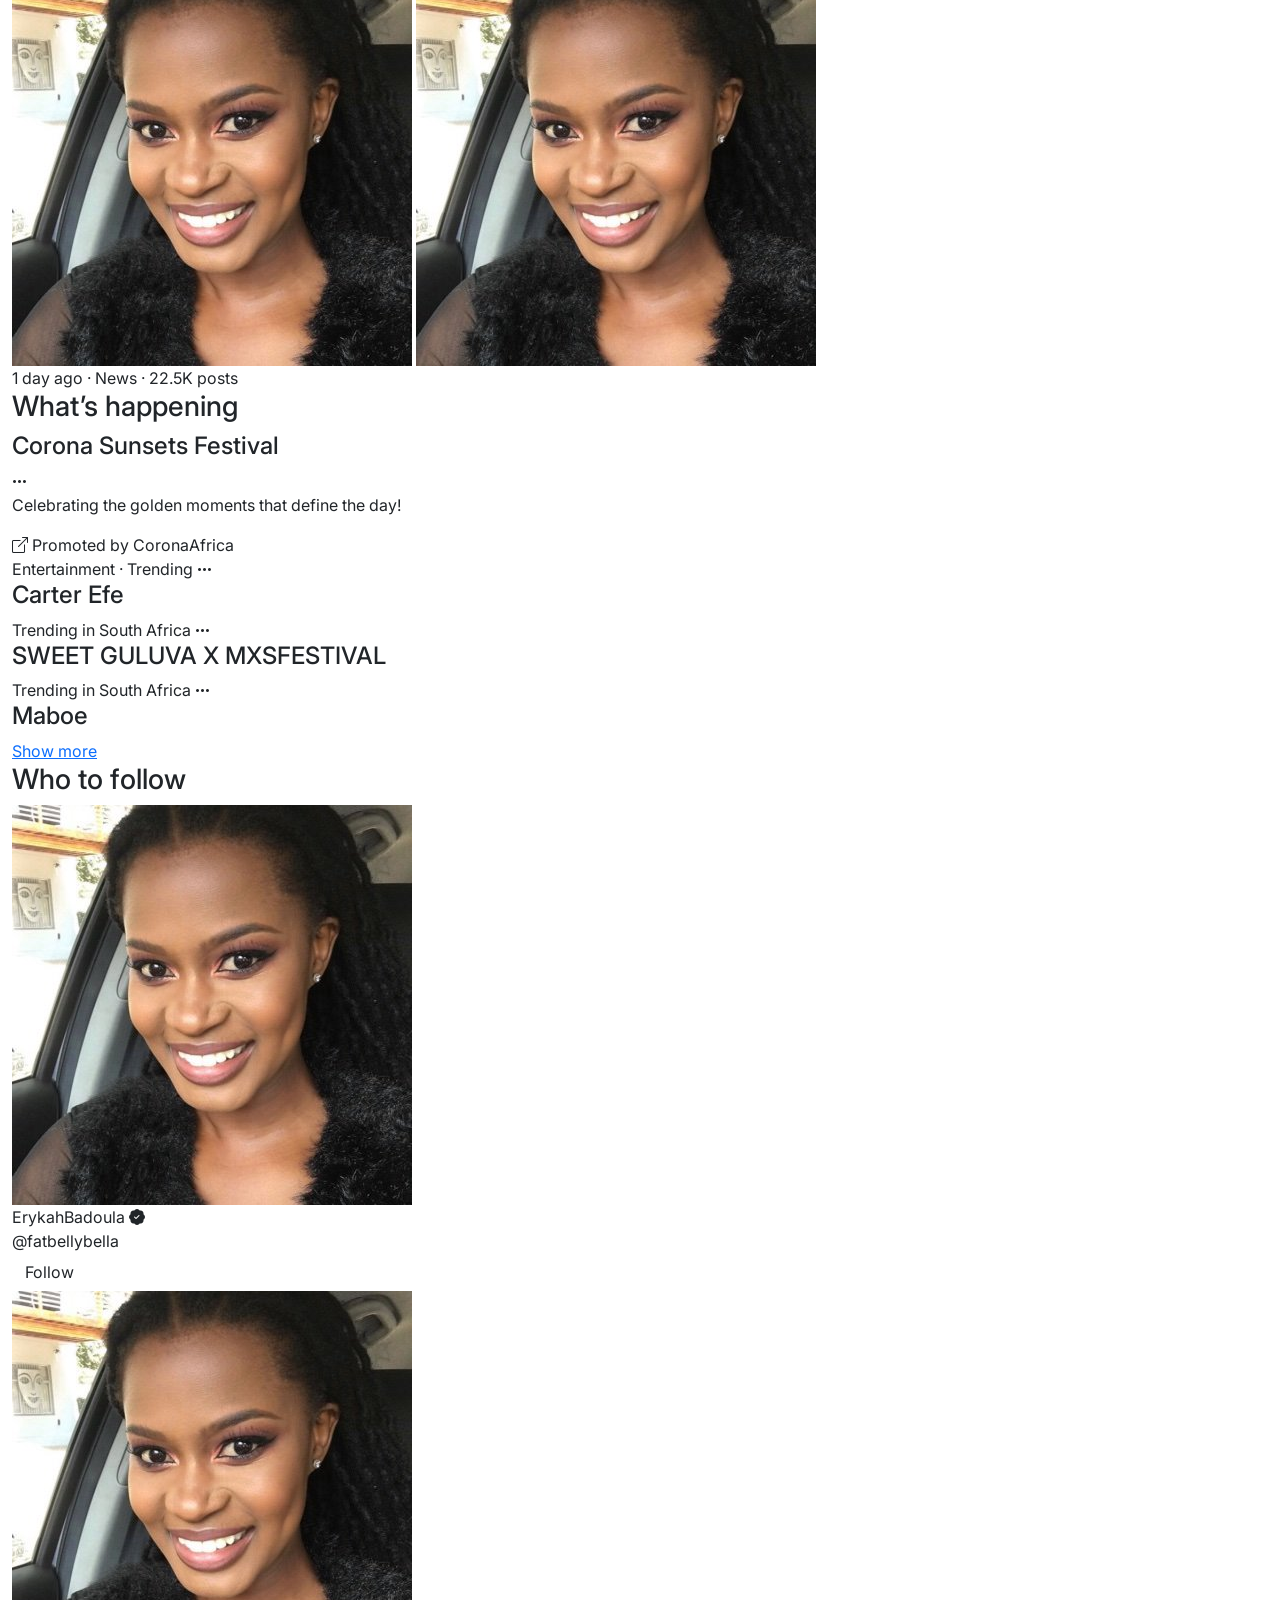
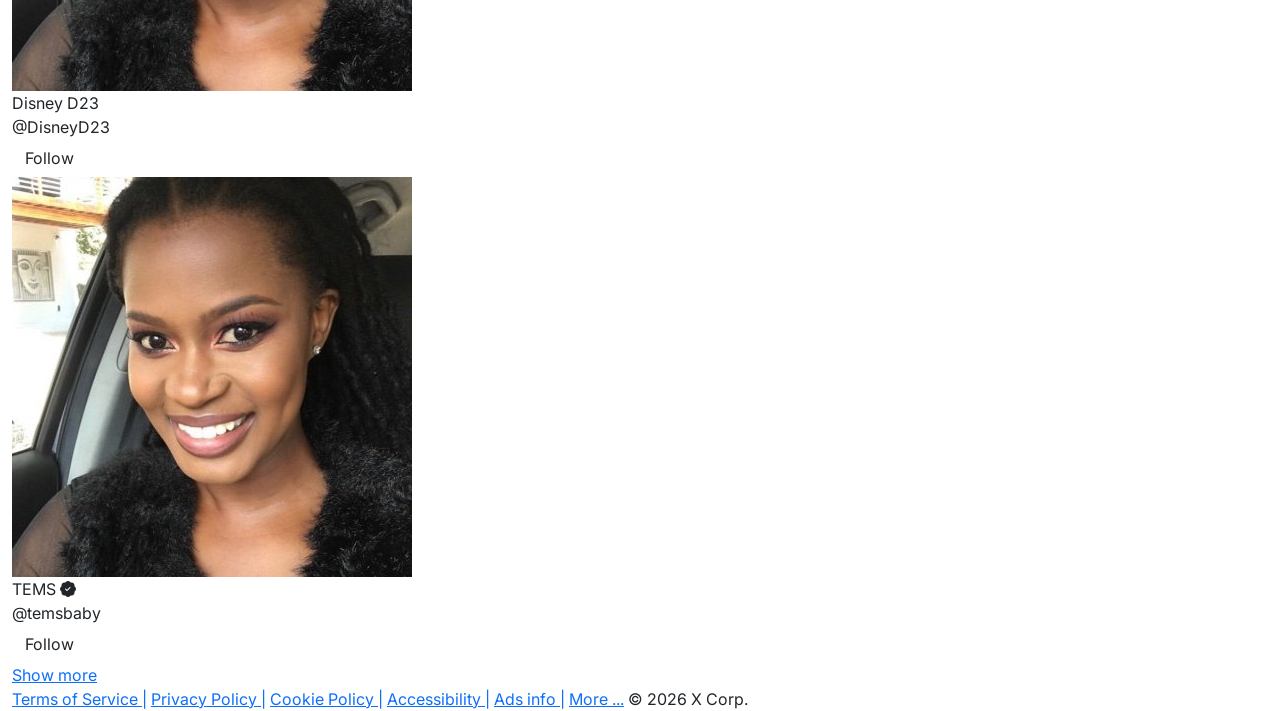
==== commit 70cf7972: "Resolve conflicts and update sidebar.js" ====
--- a/index.html
+++ b/index.html
@@ -7,6 +7,7 @@
     <link href="https://cdn.jsdelivr.net/npm/bootstrap@5.3.8/dist/css/bootstrap.min.css" rel="stylesheet"
         integrity="sha384-sRIl4kxILFvY47J16cr9ZwB07vP4J8+LH7qKQnuqkuIAvNWLzeN8tE5YBujZqJLB" crossorigin="anonymous">
     <link href="https://cdn.jsdelivr.net/npm/bootstrap-icons@1.11.3/font/bootstrap-icons.css" rel="stylesheet">
+    <link href="https://fonts.googleapis.com/css2?family=Inter:wght@400;500;600;700;800&display=swap" rel="stylesheet">
     <link rel="stylesheet" href="style.css">
     <title>Document</title>
 </head>
@@ -16,8 +17,8 @@
     <div class="container-fluid">
         <div class="row">
 
-            <!-- SIDEBAR SECTION -->
-            <aside class="col-auto left-sidebar">
+            <!-- Sidebar -->
+            <aside class="col-3 border-end sidebar">
 
                 <div class="logo">
                     <a href="http://127.0.0.1:5500/index.html">
@@ -25,80 +26,91 @@
                     </a>
                 </div>
 
-                <div class="sidebar-menu p-3">
-
-                    <div class="sidebar-item">
-                        <a href="#" class="d-flex align-items-center text-dark text-decoration-none">
+                <div class="sidebar-menu">
+
+                    <div class="sidebar-item active-nav">
+                        <a href="#" class="sidebar-link d-flex align-items-center text-dark text-decoration-none"
+                            data-section="home">
                             <i class="bi bi-house-door fs-4 me-3"></i>
                             <span>Home</span>
                         </a>
                     </div>
 
                     <div class="sidebar-item">
-                        <a href="#" class="d-flex align-items-center text-dark text-decoration-none">
+                        <a href="#" class="sidebar-link d-flex align-items-center text-dark text-decoration-none"
+                            data-section="explore">
                             <i class="bi bi-search fs-4 me-3"></i>
                             <span>Explore</span>
                         </a>
                     </div>
 
                     <div class="sidebar-item">
-                        <a href="#" class="d-flex align-items-center text-dark text-decoration-none">
+                        <a href="#" class="sidebar-link d-flex align-items-center text-dark text-decoration-none"
+                            data-section="notifications">
                             <i class="bi bi-bell fs-4 me-3"></i>
                             <span>Notifications</span>
                         </a>
                     </div>
 
                     <div class="sidebar-item">
-                        <a href="#" class="d-flex align-items-center text-dark text-decoration-none">
+                        <a href="#" class="sidebar-link d-flex align-items-center text-dark text-decoration-none"
+                            data-section="follow">
                             <i class="bi bi-person-add fs-4 me-3"></i>
                             <span>Follow</span>
                         </a>
                     </div>
 
                     <div class="sidebar-item">
-                        <a href="#" class="d-flex align-items-center text-dark text-decoration-none">
+                        <a href="#" class="sidebar-link d-flex align-items-center text-dark text-decoration-none"
+                            data-section="chat">
                             <i class="bi bi-envelope fs-4 me-3"></i>
                             <span>Chat</span>
                         </a>
                     </div>
 
                     <div class="sidebar-item">
-                        <a href="#" class="d-flex align-items-center text-dark text-decoration-none">
+                        <a href="#" class="sidebar-link d-flex align-items-center text-dark text-decoration-none"
+                            data-section="grok">
                             <img src="assets/icons/grok.svg" width="23" class="me-3">
                             <span>Grok</span>
                         </a>
                     </div>
 
                     <div class="sidebar-item">
-                        <a href="#" class="d-flex align-items-center text-dark text-decoration-none">
+                        <a href="#" class="sidebar-link d-flex align-items-center text-dark text-decoration-none"
+                            data-section="bookmarks">
                             <i class="bi bi-bookmark fs-4 me-3"></i>
                             <span>Bookmarks</span>
                         </a>
                     </div>
 
                     <div class="sidebar-item">
-                        <a href="#" class="d-flex align-items-center text-dark text-decoration-none">
+                        <a href="#" class="sidebar-link d-flex align-items-center text-dark text-decoration-none"
+                            data-section="premium">
                             <img src="assets/icons/x-logo.svg" width="23" class="me-3">
                             <span>Premium</span>
+                            <span class="premium-badge">50% off</span>
                         </a>
                     </div>
 
                     <div class="sidebar-item">
-                        <a href="#" class="d-flex align-items-center text-dark text-decoration-none">
+                        <a href="#" class="sidebar-link d-flex align-items-center text-dark text-decoration-none"
+                            data-section="profile">
                             <i class="bi bi-person fs-4 me-3"></i>
                             <span>Profile</span>
                         </a>
                     </div>
 
                     <div class="sidebar-item">
-                        <a href="#" class="d-flex align-items-center text-dark text-decoration-none">
+                        <a href="#" class="sidebar-link d-flex align-items-center text-dark text-decoration-none"
+                            data-section="more">
                             <i class="bi bi-three-dots fs-4 me-3"></i>
                             <span>More</span>
                         </a>
                     </div>
 
                     <div class="post-button">
-                        <button class="btn btn-dark btn-lg">Post</button>
+                        <button class="btn btn-primary btn-lg">Post</button>
                     </div>
 
                     <footer>
@@ -120,17 +132,13 @@
                 </div>
             </aside>
 
-            <!-- Main SECTION -->
-            <main class="col-auto main-content ">
+            <!-- Main Feed -->
+            <main class="col-6 main-feed p-0">
 
                 <!-- top bar -->
                 <div class="feed-header">
-
-                    <div class="feed-tabs">
-                        <div class="tab active">For you</div>
-                        <div class="tab">Following</div>
-                    </div>
-
+                    <h5>For you</h5>
+                    <h5>Following</h5>
                 </div>
 
                 <!-- post composer -->
@@ -141,100 +149,494 @@
                     </div>
 
                     <div class="composer-right">
-                        <textarea name="tweetInput" class="composer-input" placeholder="What's happening?"></textarea>
-
-                        <div class="composer-actions">
-
-                            <div class="composer-icons">
-                                <i class="bi bi-image"></i>
-                                <i class="bi bi-filetype-gif"></i>
-                                <i class="bi bi-bar-chart"></i>
-                                <i class="bi bi-emoji-smile"></i>
-                                <i class="bi bi-calendar-event"></i>
-                                <i class="bi bi-geo-alt"></i>
-                            </div>
-
-                            <div class="tweet-button">
-                                <button id="tweetBtn" class="btn btn-secondary rounded-pill px-4 fw-bold">Post</button>
-                            </div>
-
-                        </div>
-                    </div>
-                </div>
-
-                <div class="show-posts">
-                    <a href="#">Show 840 posts</a>
-                </div>
-
-                <div class="tweet-feed">
-                    <div class="tweet-card">
-
-                        <div class="tweet-left">
-                            <img src="assets/moe.jpg" alt="Profile" class="tweet-avatar">
-                        </div>
-
-                        <div class="tweet-right">
-
-                            <div class="tweet-top-row">
-
-                                <div class="tweet-user-info">
-                                    <span class="tweet-name">Minister of Electricity 🇿🇦</span>
-                                    <i class="bi bi-patch-check-fill verified-badge"></i>
-                                    <span class="tweet-handle">@VITO_G_Wagon</span>
-                                    <span class="tweet-dot">·</span>
-                                    <span class="tweet-time">10h</span>
-                                </div>
-
-                                <div class="tweet-top-icons">
-                                    <i class="bi bi-slash-circle"></i>
-                                    <i class="bi bi-three-dots"></i>
-                                </div>
-
-                            </div>
-
-                            <!-- TEXT -->
-                            <div class="tweet-text">
-                                Musa Khawula ?
-                            </div>
-
-                            <!-- IMAGE -->
-                            <div class="tweet-media">
-                                <img src="assets/kick-bucket.jpg" alt="Tweet image">
-                            </div>
-
-                            <!-- ACTIONS -->
-                            <div class="tweet-actions">
-
-                                <div class="tweet-action">
-                                    <i class="bi bi-chat"></i>
-                                    <span>44</span>
-                                </div>
-
-                                <div class="tweet-action">
-                                    <i class="bi bi-repeat"></i>
-                                    <span>23</span>
-                                </div>
-
-                                <div class="tweet-action">
-                                    <i class="bi bi-heart"></i>
-                                    <span>1.2K</span>
-                                </div>
-
-                                <div class="tweet-action">
+                        <textarea name="tweetInput" class="comp"></textarea>
+            <!-- Main SECTION -->
+            <main class="col-auto main-content">
+
+                <!-- HOME -->
+                <section id="home" class="content-section active-section">
+                    <!-- top bar -->
+                    <div class="feed-header">
+                        <div class="feed-tabs">
+                            <div class="tab active">For you</div>
+                            <div class="tab">Following</div>
+                        </div>
+                    </div>
+
+
+
+            </main>
+
+            <!-- Right Panel -->
+            <section class="col-3 p-3">
+                <h3>Trends</h3>
+                    <!-- post composer -->
+                    <div class="composer">
+                        <div class="composer-left">
+                            <div class="composer-avatar">L</div>
+                        </div>
+
+                        <div class="composer-right">
+                            <textarea name="tweetInput" class="composer-input"
+                                placeholder="What's happening?"></textarea>
+
+                            <div class="composer-actions">
+                                <div class="composer-icons">
+                                    <i class="bi bi-image"></i>
+                                    <i class="bi bi-filetype-gif"></i>
                                     <i class="bi bi-bar-chart"></i>
-                                    <span>214K</span>
-                                </div>
-
-                                <div class="tweet-action-group-right">
-                                    <i class="bi bi-bookmark"></i>
-                                    <i class="bi bi-box-arrow-up"></i>
-                                </div>
-
-                            </div>
-
-                        </div>
-                    </div>
-                </div>
+                                    <i class="bi bi-emoji-smile"></i>
+                                    <i class="bi bi-calendar-event"></i>
+                                    <i class="bi bi-geo-alt"></i>
+                                </div>
+
+                                <div class="tweet-button">
+                                    <button id="tweetBtn"
+                                        class="btn btn-secondary rounded-pill px-4 fw-bold">Post</button>
+                                </div>
+                            </div>
+                        </div>
+                    </div>
+
+                    <div class="show-posts">
+                        <a href="#">Show 840 posts</a>
+                    </div>
+
+                    <div class="tweet-feed">
+                        <div class="tweet-card">
+                            <div class="tweet-left">
+                                <img src="assets/moe.jpg" alt="Profile" class="tweet-avatar">
+                            </div>
+
+                            <div class="tweet-right">
+                                <div class="tweet-top-row">
+                                    <div class="tweet-user-info">
+                                        <span class="tweet-name">Minister of Electricity 🇿🇦</span>
+                                        <i class="bi bi-patch-check-fill verified-badge"></i>
+                                        <span class="tweet-handle">@VITO_G_Wagon</span>
+                                        <span class="tweet-dot">·</span>
+                                        <span class="tweet-time">10h</span>
+                                    </div>
+
+                                    <div class="tweet-top-icons">
+                                        <i class="bi bi-slash-circle"></i>
+                                        <i class="bi bi-three-dots"></i>
+                                    </div>
+                                </div>
+
+                                <div class="tweet-text">
+                                    Musa Khawula ?
+                                </div>
+
+                                <div class="tweet-media">
+                                    <img src="assets/kick-bucket.jpg" alt="Tweet image">
+                                </div>
+
+                                <div class="tweet-actions">
+                                    <div class="tweet-action">
+                                        <i class="bi bi-chat"></i>
+                                        <span>44</span>
+                                    </div>
+
+                                    <div class="tweet-action">
+                                        <i class="bi bi-repeat"></i>
+                                        <span>23</span>
+                                    </div>
+
+                                    <div class="tweet-action">
+                                        <i class="bi bi-heart"></i>
+                                        <span>1.2K</span>
+                                    </div>
+
+                                    <div class="tweet-action">
+                                        <i class="bi bi-bar-chart"></i>
+                                        <span>214K</span>
+                                    </div>
+
+                                    <div class="tweet-action-group-right">
+                                        <i class="bi bi-bookmark"></i>
+                                        <i class="bi bi-box-arrow-up"></i>
+                                    </div>
+                                </div>
+                            </div>
+                        </div>
+                    </div>
+                </section>
+
+                <!-- EXPLORE -->
+                <section id="explore" class="content-section">
+                    <div class="page-header explore-header">
+                        <div class="explore-search-row">
+                            <div class="explore-search-wrap">
+                                <i class="bi bi-search explore-search-icon"></i>
+                                <input type="text" class="explore-search-input" placeholder="Search">
+                            </div>
+                            <button class="explore-settings-btn"><i class="bi bi-gear"></i></button>
+                        </div>
+                        <div class="explore-tabs">
+                            <div class="explore-tab active">For You</div>
+                            <div class="explore-tab">Trending</div>
+                            <div class="explore-tab">News</div>
+                            <div class="explore-tab">Sports</div>
+                            <div class="explore-tab">Entertainment</div>
+                        </div>
+                    </div>
+
+                    <!-- Promoted banner -->
+                    <div class="explore-promoted">
+                        <div class="explore-promoted-inner">
+                            <button class="explore-promoted-dots"><i class="bi bi-three-dots"></i></button>
+                            <div class="explore-promoted-text">
+                                <div class="explore-promoted-tag">#BuyGalaxyS26Now</div>
+                                <div class="explore-promoted-sub">Get the new Galaxy today and experience the latest tech first</div>
+                                <div class="explore-promoted-by"><i class="bi bi-box-arrow-up-right"></i> Promoted by Samsung Mobile SA</div>
+                            </div>
+                        </div>
+                    </div>
+
+                    <!-- Today's News -->
+                    <div class="explore-section-title">Today's News</div>
+
+                    <div class="explore-news-item">
+                        <div class="explore-news-text">
+                            <h4>Fans Rally Around L'vovo Derrango's Stroke Recovery Journey</h4>
+                            <div class="news-meta-with-images">
+                                <div class="mini-avatars">
+                                    <img src="assets/moe.jpg" alt="avatar">
+                                    <img src="assets/moe.jpg" alt="avatar">
+                                </div>
+                                <span>17 hours ago · Entertainment · 1.5K posts</span>
+                            </div>
+                        </div>
+                    </div>
+
+                    <div class="explore-news-item">
+                        <div class="explore-news-text">
+                            <h4>Labour Lawyer Chinette Gallichan Gunned Down Outside Johannesburg CCMA</h4>
+                            <div class="news-meta-with-images">
+                                <div class="mini-avatars">
+                                    <img src="assets/moe.jpg" alt="avatar">
+                                    <img src="assets/moe.jpg" alt="avatar">
+                                </div>
+                                <span>1 day ago · Other · 29K posts</span>
+                            </div>
+                        </div>
+                    </div>
+
+                    <div class="explore-news-item">
+                        <div class="explore-news-text">
+                            <h4>Fatal High-Speed Motorcycle Crash Caught on CCTV in Luhansk</h4>
+                            <div class="news-meta-with-images">
+                                <div class="mini-avatars">
+                                    <img src="assets/moe.jpg" alt="avatar">
+                                    <img src="assets/moe.jpg" alt="avatar">
+                                </div>
+                                <span>1 day ago · Other · 15K posts</span>
+                            </div>
+                        </div>
+                    </div>
+
+                    <div class="explore-section-title" style="margin-top:8px;">Trending in South Africa</div>
+
+                    <div class="explore-trend-item">
+                        <div class="explore-trend-left">
+                            <div class="explore-trend-meta">Trending in South Africa</div>
+                            <div class="explore-trend-name">Maboe</div>
+                            <div class="explore-trend-count">14.2K posts</div>
+                        </div>
+                        <button class="explore-trend-dots"><i class="bi bi-three-dots"></i></button>
+                    </div>
+
+                    <div class="explore-trend-item">
+                        <div class="explore-trend-left">
+                            <div class="explore-trend-meta">Entertainment · Trending</div>
+                            <div class="explore-trend-name">Carter Efe</div>
+                            <div class="explore-trend-count">8.9K posts</div>
+                        </div>
+                        <button class="explore-trend-dots"><i class="bi bi-three-dots"></i></button>
+                    </div>
+
+                    <div class="explore-trend-item">
+                        <div class="explore-trend-left">
+                            <div class="explore-trend-meta">Trending in South Africa</div>
+                            <div class="explore-trend-name">SWEET GULUVA X MXSFESTIVAL</div>
+                            <div class="explore-trend-count">5.3K posts</div>
+                        </div>
+                        <button class="explore-trend-dots"><i class="bi bi-three-dots"></i></button>
+                    </div>
+
+                    <div class="explore-trend-item">
+                        <div class="explore-trend-left">
+                            <div class="explore-trend-meta">Politics · Trending</div>
+                            <div class="explore-trend-name">EFF</div>
+                            <div class="explore-trend-count">22.5K posts</div>
+                        </div>
+                        <button class="explore-trend-dots"><i class="bi bi-three-dots"></i></button>
+                    </div>
+
+                    <div class="explore-trend-item">
+                        <div class="explore-trend-left">
+                            <div class="explore-trend-meta">Sports · Trending</div>
+                            <div class="explore-trend-name">Thembinkosi Lorch</div>
+                            <div class="explore-trend-count">2.7K posts</div>
+                        </div>
+                        <button class="explore-trend-dots"><i class="bi bi-three-dots"></i></button>
+                    </div>
+                </section>
+
+                <!-- NOTIFICATIONS -->
+                <section id="notifications" class="content-section">
+                    <div class="page-header notif-header">
+                        <div class="notif-header-row">
+                            <span>Notifications</span>
+                            <button class="notif-settings-btn"><i class="bi bi-gear"></i></button>
+                        </div>
+                        <div class="notif-tabs">
+                            <div class="notif-tab active" data-notif="all">All</div>
+                            <div class="notif-tab" data-notif="mentions">Mentions</div>
+                        </div>
+                    </div>
+                    <div class="notif-empty" id="notifAllEmpty">
+                        <h2>Nothing to see here — yet</h2>
+                        <p>Likes, follows, reposts and mentions will show up here.</p>
+                    </div>
+                    <div class="notif-empty hidden" id="notifMentionsEmpty">
+                        <h2>Nothing to see here — yet</h2>
+                        <p>When someone mentions you, you'll find it here.</p>
+                    </div>
+                </section>
+
+                <!-- FOLLOW -->
+                <section id="follow" class="content-section">
+                    <div class="page-header follow-page-header">
+                        <div class="follow-header-row">
+                            <button class="follow-back-btn" onclick="navigateTo('home')"><i class="bi bi-arrow-left"></i></button>
+                            <span>Follow</span>
+                            <button class="follow-settings-btn"><i class="bi bi-gear"></i></button>
+                        </div>
+                        <div class="follow-page-tabs">
+                            <div class="follow-page-tab active">Who to follow</div>
+                            <div class="follow-page-tab">Creators for you</div>
+                        </div>
+                    </div>
+
+                    <div class="follow-page-section-title">Suggested for you</div>
+
+                    <div class="follow-page-item">
+                        <img src="assets/moe.jpg" class="follow-page-avatar" alt="Amanda">
+                        <div class="follow-page-info">
+                            <div class="follow-page-name">Amanda du-Pont <i class="bi bi-patch-check-fill verified-badge"></i></div>
+                            <div class="follow-page-handle">@AmandaDupont</div>
+                            <div class="follow-page-bio">ACTRESS | CHILD OF GOD | CEO AND FOUNDER OF <span style="color:#1d9bf0">@lelive_africa</span> SKINCARE</div>
+                        </div>
+                        <button class="btn follow-btn follow-page-btn">Follow</button>
+                    </div>
+
+                    <div class="follow-page-item">
+                        <img src="assets/moe.jpg" class="follow-page-avatar" alt="Tyler">
+                        <div class="follow-page-info">
+                            <div class="follow-page-name">T <i class="bi bi-patch-check-fill verified-badge"></i></div>
+                            <div class="follow-page-handle">@tylerthecreator</div>
+                        </div>
+                        <button class="btn follow-btn follow-page-btn">Follow</button>
+                    </div>
+
+                    <div class="follow-page-item">
+                        <img src="assets/moe.jpg" class="follow-page-avatar" alt="Lil Baby">
+                        <div class="follow-page-info">
+                            <div class="follow-page-name">Lil Baby <i class="bi bi-patch-check-fill verified-badge"></i></div>
+                            <div class="follow-page-handle">@whamcbfw4</div>
+                            <div class="follow-page-bio">THE KIDD</div>
+                        </div>
+                        <button class="btn follow-btn follow-page-btn">Follow</button>
+                    </div>
+
+                    <div class="follow-page-item">
+                        <img src="assets/moe.jpg" class="follow-page-avatar" alt="Taylor Swift">
+                        <div class="follow-page-info">
+                            <div class="follow-page-name">Taylor Swift <i class="bi bi-patch-check-fill verified-badge"></i></div>
+                            <div class="follow-page-handle">@taylorswift13</div>
+                            <div class="follow-page-bio">And, baby, that's show business for you. New album The Life of a Showgirl. Available Now 🎁</div>
+                        </div>
+                        <button class="btn follow-btn follow-page-btn">Follow</button>
+                    </div>
+
+                    <div class="follow-page-item">
+                        <img src="assets/moe.jpg" class="follow-page-avatar" alt="Daily Mail">
+                        <div class="follow-page-info">
+                            <div class="follow-page-name">Daily Mail Celebrity <i class="bi bi-patch-check-fill" style="color:#f4a926;font-size:.9rem"></i></div>
+                            <div class="follow-page-handle">@DailyMailCeleb</div>
+                            <div class="follow-page-bio">Latest celeb and entertainment news from the Daily Mail Showbiz team.</div>
+                        </div>
+                        <button class="btn follow-btn follow-page-btn">Follow</button>
+                    </div>
+
+                    <div class="follow-page-item">
+                        <img src="assets/moe.jpg" class="follow-page-avatar" alt="Ayra Starr">
+                        <div class="follow-page-info">
+                            <div class="follow-page-name">Celestial being <i class="bi bi-patch-check-fill verified-badge"></i></div>
+                            <div class="follow-page-handle">@ayrastarr</div>
+                            <div class="follow-page-bio">Celestial being 🌟⭐</div>
+                        </div>
+                        <button class="btn follow-btn follow-page-btn">Follow</button>
+                    </div>
+                </section>
+
+                <!-- CHAT -->
+                <section id="chat" class="content-section">
+                    <div class="chat-welcome">
+                        <div class="chat-welcome-content">
+                            <h2>Welcome to the new X Chat</h2>
+                            <div class="chat-feature">
+                                <i class="bi bi-lock"></i>
+                                <div>
+                                    <div class="chat-feature-title">End-to-End Encryption</div>
+                                    <div class="chat-feature-desc">Messages are end-to-end encrypted across all your devices.</div>
+                                </div>
+                            </div>
+                            <div class="chat-feature">
+                                <i class="bi bi-shield-check"></i>
+                                <div>
+                                    <div class="chat-feature-title">State-of-the-Art Privacy</div>
+                                    <div class="chat-feature-desc">There's no way for anyone, including X, to read your messages.</div>
+                                </div>
+                            </div>
+                            <div class="chat-feature">
+                                <i class="bi bi-grid-3x3"></i>
+                                <div>
+                                    <div class="chat-feature-title">Set Passcode</div>
+                                    <div class="chat-feature-desc">In order to secure your messages, you'll need to set up a passcode.</div>
+                                </div>
+                            </div>
+                            <button class="chat-passcode-btn">Create Passcode</button>
+                        </div>
+                    </div>
+                </section>
+
+                <!-- GROK -->
+                <section id="grok" class="content-section">
+                    <div class="grok-topbar">
+                        <button class="grok-topbar-btn"><i class="bi bi-clock-history"></i> History</button>
+                        <button class="grok-topbar-btn"><i class="bi bi-lock"></i> Private</button>
+                    </div>
+                    <div class="grok-body">
+                        <div class="grok-logo">
+                            <i class="bi bi-slash-circle" style="font-size:2rem"></i>
+                            <span>Grok</span>
+                        </div>
+                        <div class="grok-input-wrap">
+                            <button class="grok-attach-btn"><i class="bi bi-paperclip"></i></button>
+                            <input type="text" class="grok-input" placeholder="Ask anything">
+                            <div class="grok-input-right">
+                                <span class="grok-auto">Auto <i class="bi bi-chevron-down"></i></span>
+                                <button class="grok-mic-btn"><i class="bi bi-soundwave"></i></button>
+                            </div>
+                        </div>
+                        <div class="grok-chips">
+                            <button class="grok-chip"><i class="bi bi-images"></i> Create Images</button>
+                            <button class="grok-chip"><i class="bi bi-pencil"></i> Edit Image</button>
+                            <button class="grok-chip"><i class="bi bi-newspaper"></i> Latest News</button>
+                        </div>
+                    </div>
+                    <div class="grok-explore-banner">
+                        <div class="grok-explore-left">
+                            <i class="bi bi-soundwave" style="font-size:1.2rem;color:#0f1419"></i>
+                            <div>
+                                <div class="grok-explore-title">Talk to Grok</div>
+                                <div class="grok-explore-sub">Get access to more features on grok.com</div>
+                            </div>
+                        </div>
+                        <button class="grok-explore-btn">Explore</button>
+                    </div>
+                </section>
+
+                <!-- BOOKMARKS -->
+                <section id="bookmarks" class="content-section">
+                    <div class="page-header bookmarks-header">
+                        <div class="bookmarks-header-row">
+                            <button class="follow-back-btn" onclick="navigateTo('home')"><i class="bi bi-arrow-left"></i></button>
+                            <span>Bookmarks</span>
+                        </div>
+                        <div class="bookmarks-search-wrap">
+                            <i class="bi bi-search"></i>
+                            <input type="text" placeholder="Search Bookmarks" class="bookmarks-search-input">
+                        </div>
+                    </div>
+                    <div class="bookmarks-empty" id="bookmarksEmpty">
+                        <h2>Save posts for later</h2>
+                        <p>Bookmark posts to easily find them again in the future.</p>
+                    </div>
+                    <div id="bookmarksFeed" class="tweet-feed"></div>
+                </section>
+
+                <!-- PREMIUM -->
+                <section id="premium" class="content-section page-placeholder">
+                    <div class="page-header">Premium</div>
+                    <div class="page-body">
+                        <h2>Premium</h2>
+                        <p>Premium features, subscription details, and tools will appear here.</p>
+                    </div>
+                </section>
+
+                <!-- PROFILE -->
+                <section id="profile" class="content-section">
+                    <div class="page-header profile-header">
+                        <div class="profile-header-row">
+                            <button class="follow-back-btn" onclick="navigateTo('home')"><i class="bi bi-arrow-left"></i></button>
+                            <div>
+                                <div style="font-size:1.1rem;font-weight:800;line-height:1.2">Lumina</div>
+                                <div style="font-size:0.82rem;color:#536471" id="profilePostCount">0 posts</div>
+                            </div>
+                            <button class="notif-settings-btn"><i class="bi bi-search"></i></button>
+                        </div>
+                    </div>
+                    <div class="profile-banner"></div>
+                    <div class="profile-info-section">
+                        <div class="profile-avatar-row">
+                            <div class="profile-big-avatar">L</div>
+                            <button class="profile-edit-btn">Edit profile</button>
+                        </div>
+                        <div class="profile-name-block">
+                            <div class="profile-display-name">Lumina
+                                <button class="profile-verify-badge"><i class="bi bi-patch-check-fill" style="color:#1d9bf0;font-size:.9rem"></i> Get verified</button>
+                            </div>
+                            <div class="profile-at-handle">@LuthandoPrecio3</div>
+                            <div class="profile-joined"><i class="bi bi-calendar3"></i> Joined October 2021 <i class="bi bi-chevron-right" style="font-size:.7rem"></i></div>
+                            <div class="profile-stats">
+                                <span><strong>26</strong> Following</span>
+                                <span><strong>0</strong> Followers</span>
+                            </div>
+                        </div>
+                    </div>
+                    <div class="profile-content-tabs">
+                        <div class="profile-tab active">Posts</div>
+                        <div class="profile-tab">Replies</div>
+                        <div class="profile-tab">Highlights</div>
+                        <div class="profile-tab">Articles</div>
+                        <div class="profile-tab">Media</div>
+                        <div class="profile-tab">Likes</div>
+                    </div>
+                    <div id="profileFeed" class="tweet-feed"></div>
+                    <div class="profile-empty" id="profileEmpty">
+                        <h3>No posts yet</h3>
+                        <p>When you post, it'll show up here.</p>
+                    </div>
+                </section>
+
+                <!-- MORE -->
+                <section id="more" class="content-section">
+                    <div class="page-header" style="padding:16px 20px;font-size:1.15rem;font-weight:800;border-bottom:1px solid #eff3f4;">More</div>
+                    <div class="more-list">
+                        <div class="more-item"><i class="bi bi-list-ul"></i> Lists</div>
+                        <div class="more-item"><i class="bi bi-people"></i> Communities</div>
+                        <div class="more-item"><i class="bi bi-broadcast"></i> Spaces</div>
+                        <div class="more-item"><i class="bi bi-bar-chart"></i> Creator Studio</div>
+                        <div class="more-item"><i class="bi bi-person-badge"></i> Professional Tools</div>
+                        <div class="more-item more-item-divider"><i class="bi bi-gear"></i> Settings and privacy</div>
+                        <div class="more-item"><i class="bi bi-question-circle"></i> Help Center</div>
+                        <div class="more-item"><i class="bi bi-keyboard"></i> Keyboard shortcuts</div>
+                    </div>
+                </section>
 
             </main>
 
@@ -394,7 +796,8 @@
                         <a href="https://x.com/en/privacy" target="_blank">Privacy Policy |</a>
                         <a href="https://help.x.com/en/rules-and-policies/x-cookies" target="_blank">Cookie Policy |</a>
                         <a href="https://help.x.com/en/resources/accessibility" target="_blank">Accessibility |</a>
-                        <a href="https://business.x.com/en/help/troubleshooting/how-x-ads-work" target="_blank">Ads info |</a>
+                        <a href="https://business.x.com/en/help/troubleshooting/how-x-ads-work" target="_blank">Ads info
+                            |</a>
                         <a href="#" target="_blank">More ...</a>
                         <span>© 2026 X Corp.</span>
                     </div>
@@ -407,7 +810,9 @@
 
     <script src="https://cdn.jsdelivr.net/npm/bootstrap@5.3.8/dist/js/bootstrap.bundle.min.js"
         integrity="sha384-FKyoEForCGlyvwx9Hj09JcYn3nv7wiPVlz7YYwJrWVcXK/BmnVDxM+D2scQbITxI"
-        crossorigin="anonymous"></script>
+        crossorigin="anonymous">
+    </script>
+    <script src="sidebar.js"></script>
 </body>
 
 </html>
--- a/style.css
+++ b/style.css
@@ -1,68 +1,135 @@
-@import url('https://fonts.googleapis.com/css2?family=Roboto:ital,wght@0,100..900;1,100..900&display=swap');
-
 * {
     margin: 0;
     padding: 0;
     box-sizing: border-box;
-    font-family: "Roboto", sans-serif;;
-}
-/* body {
-    font-size: 15px;
-    color: #0f1419;
-} */
+    font-family: 'Inter', sans-serif;
+}
 
 /* SIDEBAR SECTION */
+<<<<<<< Updated upstream
+
 .logo {
     width: 75px;
     padding-left: 40px;
     padding-top: 10px;
 }
 
+.sidebar {
+=======
 .left-sidebar {
+>>>>>>> Stashed changes
     height: 100vh;
     position: sticky;
     top: 0;
     font-size: larger;
     font-weight: 450;
-    padding-left: 100px;
+    padding-left: 95px;
+}
+
+.logo {
+    width: fit-content;
+    padding-left: 8px;
+    padding-top: 6px;
+    margin-bottom: 6px;
+}
+
+.logo a {
+    width: 50px;
+    height: 50px;
+    display: flex;
+    align-items: center;
+    justify-content: center;
+    border-radius: 50%;
+    transition: background-color 0.2s ease;
+}
+
+.logo a:hover {
+    background-color: #e7e7e7;
+}
+
+.logo img {
+    width: 27px;
+    height: 27px;
+    display: block;
+}
+
+.sidebar-menu {
+    padding-top: 0;
+}
+
+/* NAV ITEMS */
+.sidebar-item {
+    width: fit-content;
 }
 
 .sidebar-item a {
-    /* display: flex;
-    align-items: center; */
-    padding: 8px 20px;
-    border-radius: 25px;
-    font-size: 1.3rem;
-    transition: 0.2s;
+    display: inline-flex;
+    align-items: center;
+    padding: 10px 20px;
+    border-radius: 999px;
+    font-size: 1.15rem;
+    transition: background-color 0.2s ease;
 }
 
 .sidebar-item a:hover {
     background-color: #e7e7e7;
 }
 
+.sidebar-link i,
+.sidebar-link img {
+    margin-right: 18px;
+    font-size: 1.35rem;
+}
+
+.sidebar-link span {
+    font-size: 1.22rem;
+}
+
+.active-nav .sidebar-link span {
+    font-weight: 700;
+}
+
+.premium-badge {
+    margin-left: 8px;
+    background-color: #1d9bf0;
+    color: #fff;
+    
+    font-weight: 700;
+    padding: 1px 5px;
+    border-radius: 6px;
+    line-height: 1;
+}
+
+/* POST BUTTON */
 .post-button {
-    margin-top: 20px;
+    margin-top: 14px;
+    margin-bottom: 10px;
 }
 
 .post-button button {
-    width: 90%;
+    width: 88%;
     border-radius: 999px;
-    font-weight: bold;
-    padding: 12px;
-    background-color: black;
-}
-
+    font-weight: 700;
+    font-size: 1rem;
+    padding: 11px 0;
+    background-color: #0f1419;
+    border: none;
+    display: block;
+}
+
+/* PROFILE CARD */
 footer {
-    margin-top: 10px;
+    margin-top: 8px;
+    padding: 4px 0;
 }
 
 .profile-card {
     display: flex;
     align-items: center;
     justify-content: space-between;
-    padding: 12px;
+    padding: 9px 11px;
     border-radius: 999px;
-    transition: 0.2s;
+    transition: background-color 0.2s ease;
 }
 
 .profile-card:hover {
@@ -72,32 +139,41 @@
 .profile-left {
     display: flex;
     align-items: center;
-    gap: 12px;
+    gap: 10px;
 }
 
 .avatar {
-    width: 40px;
-    height: 40px;
+    width: 36px;
+    height: 36px;
     border-radius: 50%;
     background-color: #7cb342;
     color: white;
     display: flex;
     align-items: center;
     justify-content: center;
-    font-size: 1.4rem;
+    font-size: 1.15rem;
 }
 
 .profile-name {
     font-weight: 700;
-    font-size: 1rem;
-    line-height: 1.2;
+    font-size: 0.9rem;
+    line-height: 1.1;
 }
 
 .profile-handle {
     color: #536471;
-    font-size: 0.95rem;
-    line-height: 1.2;
-}
+    font-size: 0.82rem;
+    line-height: 1.1;
+}
+<<<<<<< Updated upstream
+=======
+
+.post-button,
+footer {
+    margin-left: 4px;
+}
+
+
 
 /* MAIN SECTION */
 .main-content {
@@ -649,4 +725,47 @@
 
 .right-sidebar-footer a:hover {
     text-decoration: underline;
-}+}
+
+.content-section {
+    display: none;
+    min-height: 100vh;
+}
+
+.content-section.active-section {
+    display: block;
+}
+
+.active-nav .sidebar-link span{
+    font-weight: 700;
+}
+
+.page-header {
+    position: sticky;
+    top: 0;
+    z-index: 30;
+    background-color: rgba(255, 255, 255, 0.95);
+    backdrop-filter: blur(12px);
+    -webkit-backdrop-filter: blur(12px);
+    border-bottom: 1px solid #eff3f4;
+    padding: 16px 20px;
+    font-size: 20px;
+    font-weight: 800;
+}
+
+.page-body {
+    padding: 24px 20px;
+}
+
+.page-body h2 {
+    font-size: 24px;
+    font-weight: 800;
+    margin-bottom: 8px;
+}
+
+.page-body p {
+    font-size: 15px;
+    color: #536471;
+    margin: 0;
+}
+>>>>>>> Stashed changes
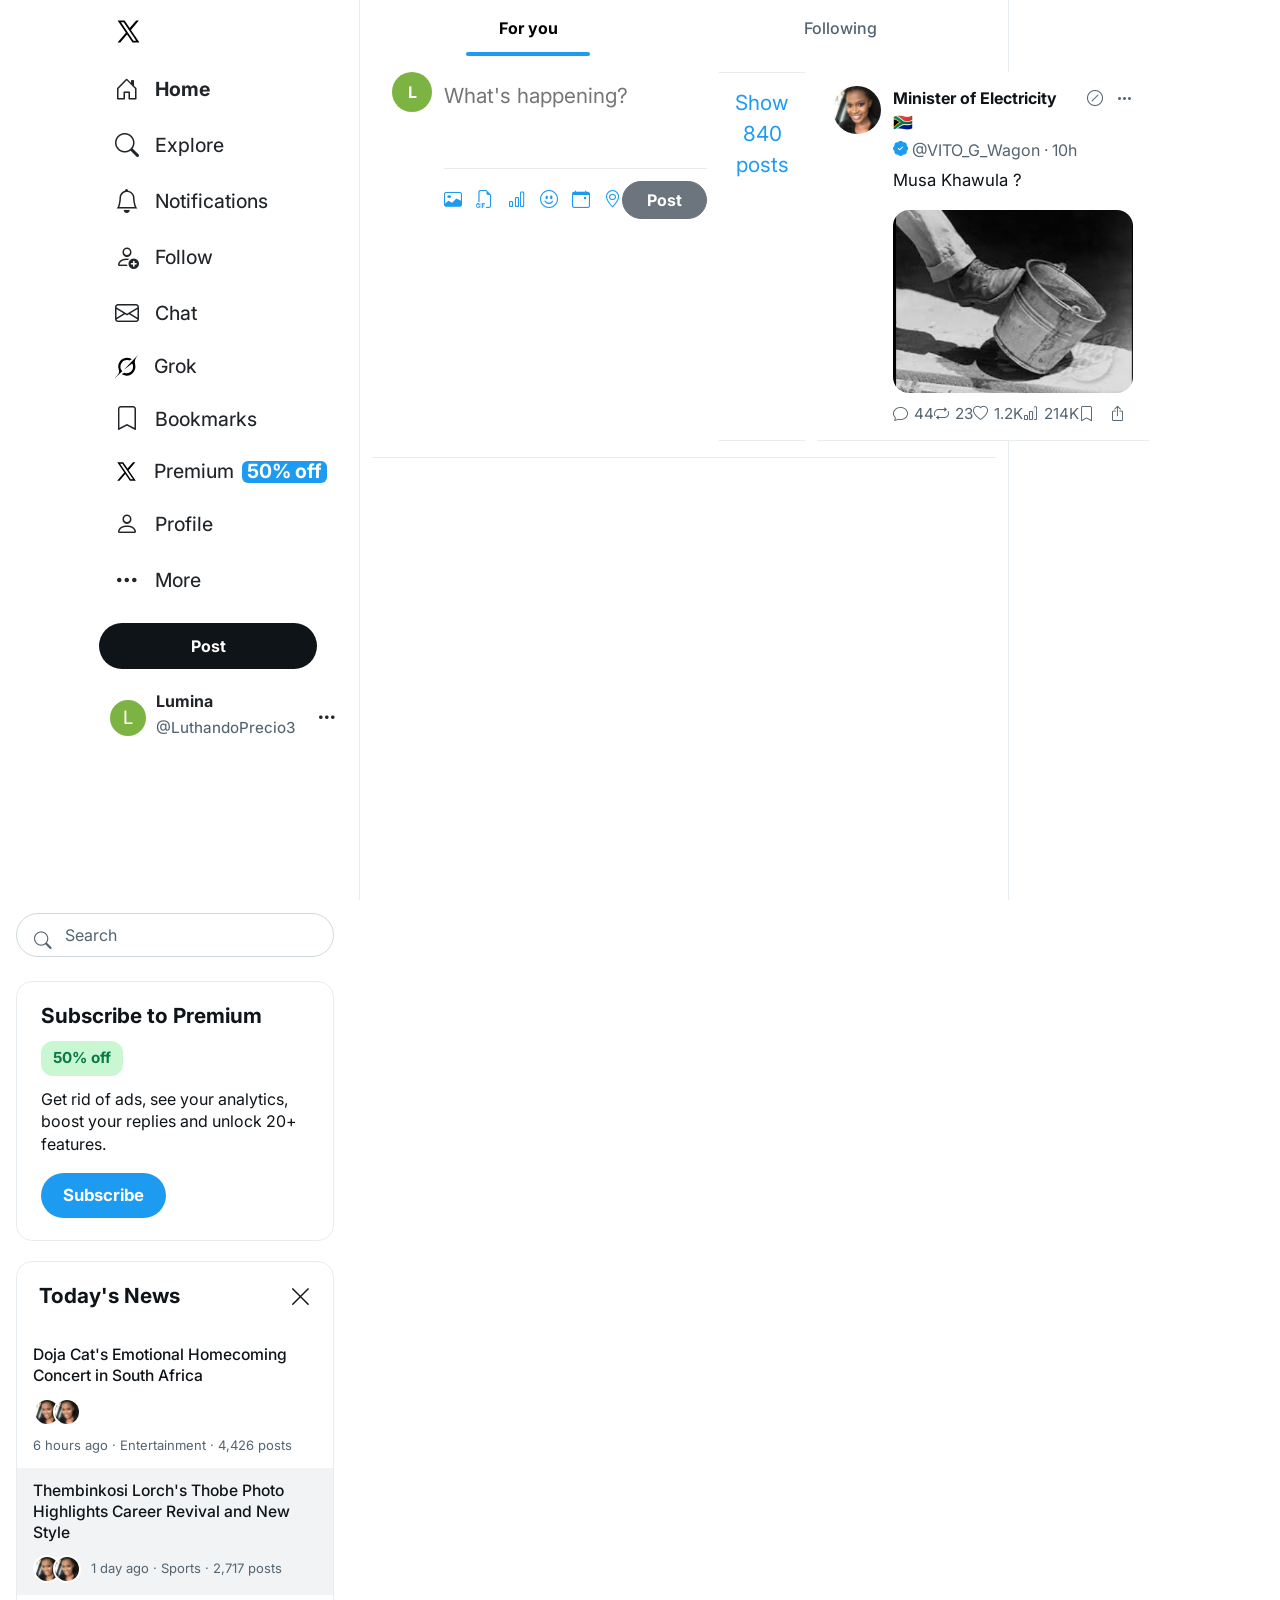
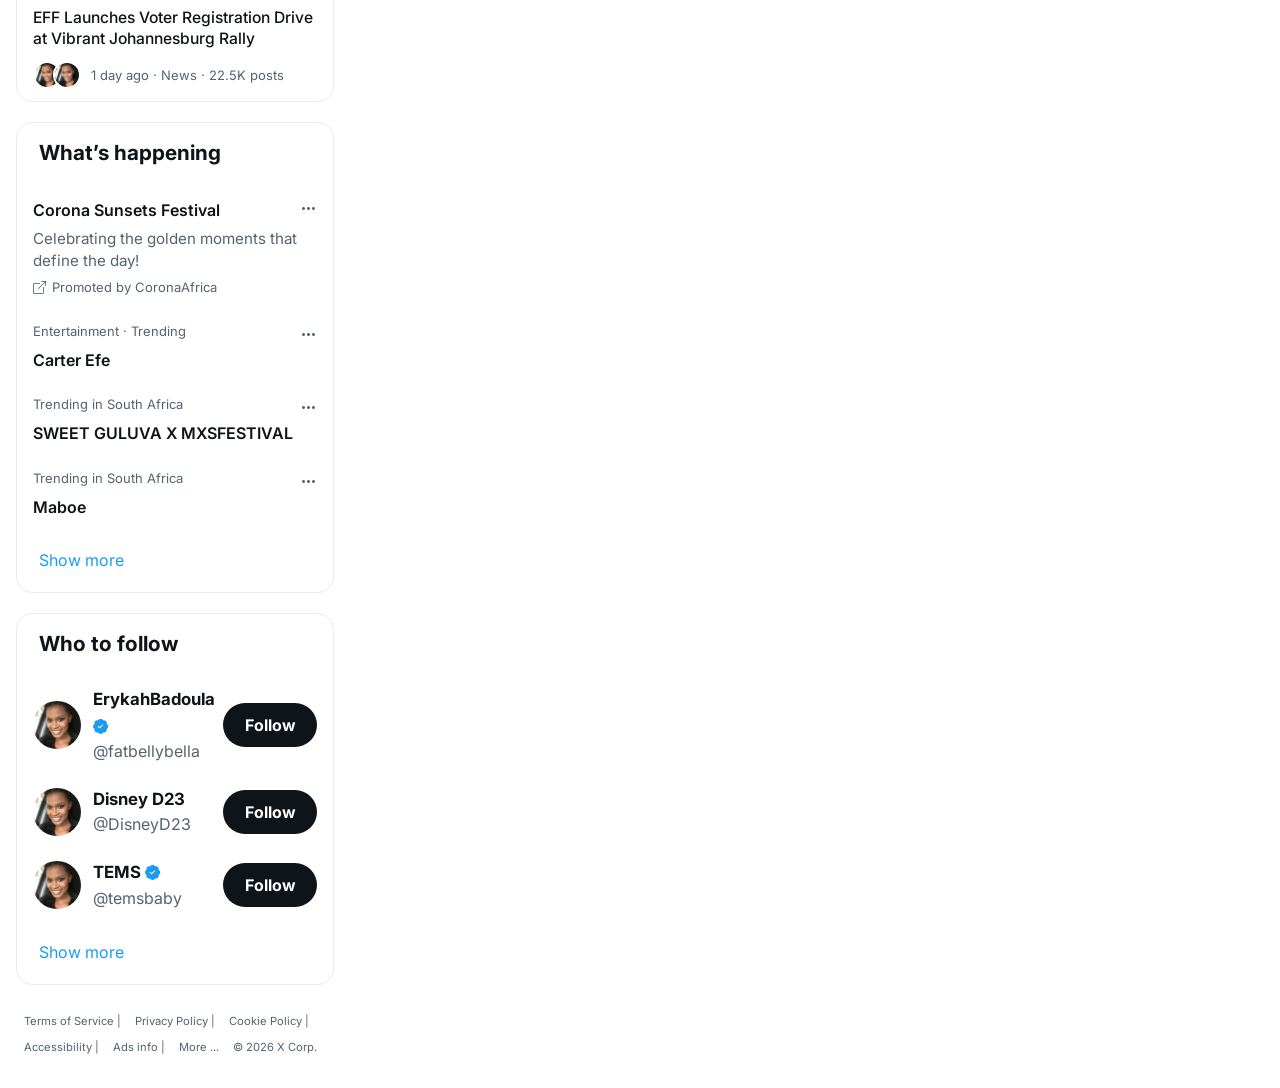
==== commit 076a1086: "Upadated files" ====
--- a/index.html
+++ b/index.html
@@ -17,8 +17,8 @@
     <div class="container-fluid">
         <div class="row">
 
-            <!-- Sidebar -->
-            <aside class="col-3 border-end sidebar">
+            <!-- SIDEBAR SECTION -->
+            <aside class="col-auto left-sidebar">
 
                 <div class="logo">
                     <a href="http://127.0.0.1:5500/index.html">
@@ -110,7 +110,7 @@
                     </div>
 
                     <div class="post-button">
-                        <button class="btn btn-primary btn-lg">Post</button>
+                        <button class="btn btn-dark btn-lg">Post</button>
                     </div>
 
                     <footer>
@@ -132,13 +132,17 @@
                 </div>
             </aside>
 
-            <!-- Main Feed -->
-            <main class="col-6 main-feed p-0">
+            <!-- Main SECTION -->
+            <main class="col-auto main-content ">
 
                 <!-- top bar -->
                 <div class="feed-header">
-                    <h5>For you</h5>
-                    <h5>Following</h5>
+
+                    <div class="feed-tabs">
+                        <div class="tab active">For you</div>
+                        <div class="tab">Following</div>
+                    </div>
+
                 </div>
 
                 <!-- post composer -->
@@ -149,494 +153,99 @@
                     </div>
 
                     <div class="composer-right">
-                        <textarea name="tweetInput" class="comp"></textarea>
-            <!-- Main SECTION -->
-            <main class="col-auto main-content">
-
-                <!-- HOME -->
-                <section id="home" class="content-section active-section">
-                    <!-- top bar -->
-                    <div class="feed-header">
-                        <div class="feed-tabs">
-                            <div class="tab active">For you</div>
-                            <div class="tab">Following</div>
-                        </div>
-                    </div>
-
-
-
-            </main>
-
-            <!-- Right Panel -->
-            <section class="col-3 p-3">
-                <h3>Trends</h3>
-                    <!-- post composer -->
-                    <div class="composer">
-                        <div class="composer-left">
-                            <div class="composer-avatar">L</div>
-                        </div>
-
-                        <div class="composer-right">
-                            <textarea name="tweetInput" class="composer-input"
-                                placeholder="What's happening?"></textarea>
-
-                            <div class="composer-actions">
-                                <div class="composer-icons">
-                                    <i class="bi bi-image"></i>
-                                    <i class="bi bi-filetype-gif"></i>
+                        <textarea name="tweetInput" class="composer-input" placeholder="What's happening?"></textarea>
+
+                        <div class="composer-actions">
+
+                            <div class="composer-icons">
+                                <i class="bi bi-image"></i>
+                                <i class="bi bi-filetype-gif"></i>
+                                <i class="bi bi-bar-chart"></i>
+                                <i class="bi bi-emoji-smile"></i>
+                                <i class="bi bi-calendar-event"></i>
+                                <i class="bi bi-geo-alt"></i>
+                            </div>
+
+                            <div class="tweet-button">
+                                <button id="tweetBtn" class="btn btn-secondary rounded-pill px-4 fw-bold">Post</button>
+                            </div>
+
+                        </div>
+                    </div>
+
+                <div class="show-posts">
+                    <a href="#">Show 840 posts</a>
+                </div>
+
+                <div class="tweet-feed">
+                    <div class="tweet-card">
+
+                        <div class="tweet-left">
+                            <img src="assets/moe.jpg" alt="Profile" class="tweet-avatar">
+                        </div>
+
+                        <div class="tweet-right">
+
+                            <div class="tweet-top-row">
+
+                                <div class="tweet-user-info">
+                                    <span class="tweet-name">Minister of Electricity 🇿🇦</span>
+                                    <i class="bi bi-patch-check-fill verified-badge"></i>
+                                    <span class="tweet-handle">@VITO_G_Wagon</span>
+                                    <span class="tweet-dot">·</span>
+                                    <span class="tweet-time">10h</span>
+                                </div>
+
+                                <div class="tweet-top-icons">
+                                    <i class="bi bi-slash-circle"></i>
+                                    <i class="bi bi-three-dots"></i>
+                                </div>
+
+                            </div>
+
+                            <!-- TEXT -->
+                            <div class="tweet-text">
+                                Musa Khawula ?
+                            </div>
+
+                            <!-- IMAGE -->
+                            <div class="tweet-media">
+                                <img src="assets/kick-bucket.jpg" alt="Tweet image">
+                            </div>
+
+                            <!-- ACTIONS -->
+                            <div class="tweet-actions">
+
+                                <div class="tweet-action">
+                                    <i class="bi bi-chat"></i>
+                                    <span>44</span>
+                                </div>
+
+                                <div class="tweet-action">
+                                    <i class="bi bi-repeat"></i>
+                                    <span>23</span>
+                                </div>
+
+                                <div class="tweet-action">
+                                    <i class="bi bi-heart"></i>
+                                    <span>1.2K</span>
+                                </div>
+
+                                <div class="tweet-action">
                                     <i class="bi bi-bar-chart"></i>
-                                    <i class="bi bi-emoji-smile"></i>
-                                    <i class="bi bi-calendar-event"></i>
-                                    <i class="bi bi-geo-alt"></i>
-                                </div>
-
-                                <div class="tweet-button">
-                                    <button id="tweetBtn"
-                                        class="btn btn-secondary rounded-pill px-4 fw-bold">Post</button>
-                                </div>
-                            </div>
-                        </div>
-                    </div>
-
-                    <div class="show-posts">
-                        <a href="#">Show 840 posts</a>
-                    </div>
-
-                    <div class="tweet-feed">
-                        <div class="tweet-card">
-                            <div class="tweet-left">
-                                <img src="assets/moe.jpg" alt="Profile" class="tweet-avatar">
-                            </div>
-
-                            <div class="tweet-right">
-                                <div class="tweet-top-row">
-                                    <div class="tweet-user-info">
-                                        <span class="tweet-name">Minister of Electricity 🇿🇦</span>
-                                        <i class="bi bi-patch-check-fill verified-badge"></i>
-                                        <span class="tweet-handle">@VITO_G_Wagon</span>
-                                        <span class="tweet-dot">·</span>
-                                        <span class="tweet-time">10h</span>
-                                    </div>
-
-                                    <div class="tweet-top-icons">
-                                        <i class="bi bi-slash-circle"></i>
-                                        <i class="bi bi-three-dots"></i>
-                                    </div>
-                                </div>
-
-                                <div class="tweet-text">
-                                    Musa Khawula ?
-                                </div>
-
-                                <div class="tweet-media">
-                                    <img src="assets/kick-bucket.jpg" alt="Tweet image">
-                                </div>
-
-                                <div class="tweet-actions">
-                                    <div class="tweet-action">
-                                        <i class="bi bi-chat"></i>
-                                        <span>44</span>
-                                    </div>
-
-                                    <div class="tweet-action">
-                                        <i class="bi bi-repeat"></i>
-                                        <span>23</span>
-                                    </div>
-
-                                    <div class="tweet-action">
-                                        <i class="bi bi-heart"></i>
-                                        <span>1.2K</span>
-                                    </div>
-
-                                    <div class="tweet-action">
-                                        <i class="bi bi-bar-chart"></i>
-                                        <span>214K</span>
-                                    </div>
-
-                                    <div class="tweet-action-group-right">
-                                        <i class="bi bi-bookmark"></i>
-                                        <i class="bi bi-box-arrow-up"></i>
-                                    </div>
-                                </div>
-                            </div>
-                        </div>
-                    </div>
-                </section>
-
-                <!-- EXPLORE -->
-                <section id="explore" class="content-section">
-                    <div class="page-header explore-header">
-                        <div class="explore-search-row">
-                            <div class="explore-search-wrap">
-                                <i class="bi bi-search explore-search-icon"></i>
-                                <input type="text" class="explore-search-input" placeholder="Search">
-                            </div>
-                            <button class="explore-settings-btn"><i class="bi bi-gear"></i></button>
-                        </div>
-                        <div class="explore-tabs">
-                            <div class="explore-tab active">For You</div>
-                            <div class="explore-tab">Trending</div>
-                            <div class="explore-tab">News</div>
-                            <div class="explore-tab">Sports</div>
-                            <div class="explore-tab">Entertainment</div>
-                        </div>
-                    </div>
-
-                    <!-- Promoted banner -->
-                    <div class="explore-promoted">
-                        <div class="explore-promoted-inner">
-                            <button class="explore-promoted-dots"><i class="bi bi-three-dots"></i></button>
-                            <div class="explore-promoted-text">
-                                <div class="explore-promoted-tag">#BuyGalaxyS26Now</div>
-                                <div class="explore-promoted-sub">Get the new Galaxy today and experience the latest tech first</div>
-                                <div class="explore-promoted-by"><i class="bi bi-box-arrow-up-right"></i> Promoted by Samsung Mobile SA</div>
-                            </div>
-                        </div>
-                    </div>
-
-                    <!-- Today's News -->
-                    <div class="explore-section-title">Today's News</div>
-
-                    <div class="explore-news-item">
-                        <div class="explore-news-text">
-                            <h4>Fans Rally Around L'vovo Derrango's Stroke Recovery Journey</h4>
-                            <div class="news-meta-with-images">
-                                <div class="mini-avatars">
-                                    <img src="assets/moe.jpg" alt="avatar">
-                                    <img src="assets/moe.jpg" alt="avatar">
-                                </div>
-                                <span>17 hours ago · Entertainment · 1.5K posts</span>
-                            </div>
-                        </div>
-                    </div>
-
-                    <div class="explore-news-item">
-                        <div class="explore-news-text">
-                            <h4>Labour Lawyer Chinette Gallichan Gunned Down Outside Johannesburg CCMA</h4>
-                            <div class="news-meta-with-images">
-                                <div class="mini-avatars">
-                                    <img src="assets/moe.jpg" alt="avatar">
-                                    <img src="assets/moe.jpg" alt="avatar">
-                                </div>
-                                <span>1 day ago · Other · 29K posts</span>
-                            </div>
-                        </div>
-                    </div>
-
-                    <div class="explore-news-item">
-                        <div class="explore-news-text">
-                            <h4>Fatal High-Speed Motorcycle Crash Caught on CCTV in Luhansk</h4>
-                            <div class="news-meta-with-images">
-                                <div class="mini-avatars">
-                                    <img src="assets/moe.jpg" alt="avatar">
-                                    <img src="assets/moe.jpg" alt="avatar">
-                                </div>
-                                <span>1 day ago · Other · 15K posts</span>
-                            </div>
-                        </div>
-                    </div>
-
-                    <div class="explore-section-title" style="margin-top:8px;">Trending in South Africa</div>
-
-                    <div class="explore-trend-item">
-                        <div class="explore-trend-left">
-                            <div class="explore-trend-meta">Trending in South Africa</div>
-                            <div class="explore-trend-name">Maboe</div>
-                            <div class="explore-trend-count">14.2K posts</div>
-                        </div>
-                        <button class="explore-trend-dots"><i class="bi bi-three-dots"></i></button>
-                    </div>
-
-                    <div class="explore-trend-item">
-                        <div class="explore-trend-left">
-                            <div class="explore-trend-meta">Entertainment · Trending</div>
-                            <div class="explore-trend-name">Carter Efe</div>
-                            <div class="explore-trend-count">8.9K posts</div>
-                        </div>
-                        <button class="explore-trend-dots"><i class="bi bi-three-dots"></i></button>
-                    </div>
-
-                    <div class="explore-trend-item">
-                        <div class="explore-trend-left">
-                            <div class="explore-trend-meta">Trending in South Africa</div>
-                            <div class="explore-trend-name">SWEET GULUVA X MXSFESTIVAL</div>
-                            <div class="explore-trend-count">5.3K posts</div>
-                        </div>
-                        <button class="explore-trend-dots"><i class="bi bi-three-dots"></i></button>
-                    </div>
-
-                    <div class="explore-trend-item">
-                        <div class="explore-trend-left">
-                            <div class="explore-trend-meta">Politics · Trending</div>
-                            <div class="explore-trend-name">EFF</div>
-                            <div class="explore-trend-count">22.5K posts</div>
-                        </div>
-                        <button class="explore-trend-dots"><i class="bi bi-three-dots"></i></button>
-                    </div>
-
-                    <div class="explore-trend-item">
-                        <div class="explore-trend-left">
-                            <div class="explore-trend-meta">Sports · Trending</div>
-                            <div class="explore-trend-name">Thembinkosi Lorch</div>
-                            <div class="explore-trend-count">2.7K posts</div>
-                        </div>
-                        <button class="explore-trend-dots"><i class="bi bi-three-dots"></i></button>
-                    </div>
-                </section>
-
-                <!-- NOTIFICATIONS -->
-                <section id="notifications" class="content-section">
-                    <div class="page-header notif-header">
-                        <div class="notif-header-row">
-                            <span>Notifications</span>
-                            <button class="notif-settings-btn"><i class="bi bi-gear"></i></button>
-                        </div>
-                        <div class="notif-tabs">
-                            <div class="notif-tab active" data-notif="all">All</div>
-                            <div class="notif-tab" data-notif="mentions">Mentions</div>
-                        </div>
-                    </div>
-                    <div class="notif-empty" id="notifAllEmpty">
-                        <h2>Nothing to see here — yet</h2>
-                        <p>Likes, follows, reposts and mentions will show up here.</p>
-                    </div>
-                    <div class="notif-empty hidden" id="notifMentionsEmpty">
-                        <h2>Nothing to see here — yet</h2>
-                        <p>When someone mentions you, you'll find it here.</p>
-                    </div>
-                </section>
-
-                <!-- FOLLOW -->
-                <section id="follow" class="content-section">
-                    <div class="page-header follow-page-header">
-                        <div class="follow-header-row">
-                            <button class="follow-back-btn" onclick="navigateTo('home')"><i class="bi bi-arrow-left"></i></button>
-                            <span>Follow</span>
-                            <button class="follow-settings-btn"><i class="bi bi-gear"></i></button>
-                        </div>
-                        <div class="follow-page-tabs">
-                            <div class="follow-page-tab active">Who to follow</div>
-                            <div class="follow-page-tab">Creators for you</div>
-                        </div>
-                    </div>
-
-                    <div class="follow-page-section-title">Suggested for you</div>
-
-                    <div class="follow-page-item">
-                        <img src="assets/moe.jpg" class="follow-page-avatar" alt="Amanda">
-                        <div class="follow-page-info">
-                            <div class="follow-page-name">Amanda du-Pont <i class="bi bi-patch-check-fill verified-badge"></i></div>
-                            <div class="follow-page-handle">@AmandaDupont</div>
-                            <div class="follow-page-bio">ACTRESS | CHILD OF GOD | CEO AND FOUNDER OF <span style="color:#1d9bf0">@lelive_africa</span> SKINCARE</div>
-                        </div>
-                        <button class="btn follow-btn follow-page-btn">Follow</button>
-                    </div>
-
-                    <div class="follow-page-item">
-                        <img src="assets/moe.jpg" class="follow-page-avatar" alt="Tyler">
-                        <div class="follow-page-info">
-                            <div class="follow-page-name">T <i class="bi bi-patch-check-fill verified-badge"></i></div>
-                            <div class="follow-page-handle">@tylerthecreator</div>
-                        </div>
-                        <button class="btn follow-btn follow-page-btn">Follow</button>
-                    </div>
-
-                    <div class="follow-page-item">
-                        <img src="assets/moe.jpg" class="follow-page-avatar" alt="Lil Baby">
-                        <div class="follow-page-info">
-                            <div class="follow-page-name">Lil Baby <i class="bi bi-patch-check-fill verified-badge"></i></div>
-                            <div class="follow-page-handle">@whamcbfw4</div>
-                            <div class="follow-page-bio">THE KIDD</div>
-                        </div>
-                        <button class="btn follow-btn follow-page-btn">Follow</button>
-                    </div>
-
-                    <div class="follow-page-item">
-                        <img src="assets/moe.jpg" class="follow-page-avatar" alt="Taylor Swift">
-                        <div class="follow-page-info">
-                            <div class="follow-page-name">Taylor Swift <i class="bi bi-patch-check-fill verified-badge"></i></div>
-                            <div class="follow-page-handle">@taylorswift13</div>
-                            <div class="follow-page-bio">And, baby, that's show business for you. New album The Life of a Showgirl. Available Now 🎁</div>
-                        </div>
-                        <button class="btn follow-btn follow-page-btn">Follow</button>
-                    </div>
-
-                    <div class="follow-page-item">
-                        <img src="assets/moe.jpg" class="follow-page-avatar" alt="Daily Mail">
-                        <div class="follow-page-info">
-                            <div class="follow-page-name">Daily Mail Celebrity <i class="bi bi-patch-check-fill" style="color:#f4a926;font-size:.9rem"></i></div>
-                            <div class="follow-page-handle">@DailyMailCeleb</div>
-                            <div class="follow-page-bio">Latest celeb and entertainment news from the Daily Mail Showbiz team.</div>
-                        </div>
-                        <button class="btn follow-btn follow-page-btn">Follow</button>
-                    </div>
-
-                    <div class="follow-page-item">
-                        <img src="assets/moe.jpg" class="follow-page-avatar" alt="Ayra Starr">
-                        <div class="follow-page-info">
-                            <div class="follow-page-name">Celestial being <i class="bi bi-patch-check-fill verified-badge"></i></div>
-                            <div class="follow-page-handle">@ayrastarr</div>
-                            <div class="follow-page-bio">Celestial being 🌟⭐</div>
-                        </div>
-                        <button class="btn follow-btn follow-page-btn">Follow</button>
-                    </div>
-                </section>
-
-                <!-- CHAT -->
-                <section id="chat" class="content-section">
-                    <div class="chat-welcome">
-                        <div class="chat-welcome-content">
-                            <h2>Welcome to the new X Chat</h2>
-                            <div class="chat-feature">
-                                <i class="bi bi-lock"></i>
-                                <div>
-                                    <div class="chat-feature-title">End-to-End Encryption</div>
-                                    <div class="chat-feature-desc">Messages are end-to-end encrypted across all your devices.</div>
-                                </div>
-                            </div>
-                            <div class="chat-feature">
-                                <i class="bi bi-shield-check"></i>
-                                <div>
-                                    <div class="chat-feature-title">State-of-the-Art Privacy</div>
-                                    <div class="chat-feature-desc">There's no way for anyone, including X, to read your messages.</div>
-                                </div>
-                            </div>
-                            <div class="chat-feature">
-                                <i class="bi bi-grid-3x3"></i>
-                                <div>
-                                    <div class="chat-feature-title">Set Passcode</div>
-                                    <div class="chat-feature-desc">In order to secure your messages, you'll need to set up a passcode.</div>
-                                </div>
-                            </div>
-                            <button class="chat-passcode-btn">Create Passcode</button>
-                        </div>
-                    </div>
-                </section>
-
-                <!-- GROK -->
-                <section id="grok" class="content-section">
-                    <div class="grok-topbar">
-                        <button class="grok-topbar-btn"><i class="bi bi-clock-history"></i> History</button>
-                        <button class="grok-topbar-btn"><i class="bi bi-lock"></i> Private</button>
-                    </div>
-                    <div class="grok-body">
-                        <div class="grok-logo">
-                            <i class="bi bi-slash-circle" style="font-size:2rem"></i>
-                            <span>Grok</span>
-                        </div>
-                        <div class="grok-input-wrap">
-                            <button class="grok-attach-btn"><i class="bi bi-paperclip"></i></button>
-                            <input type="text" class="grok-input" placeholder="Ask anything">
-                            <div class="grok-input-right">
-                                <span class="grok-auto">Auto <i class="bi bi-chevron-down"></i></span>
-                                <button class="grok-mic-btn"><i class="bi bi-soundwave"></i></button>
-                            </div>
-                        </div>
-                        <div class="grok-chips">
-                            <button class="grok-chip"><i class="bi bi-images"></i> Create Images</button>
-                            <button class="grok-chip"><i class="bi bi-pencil"></i> Edit Image</button>
-                            <button class="grok-chip"><i class="bi bi-newspaper"></i> Latest News</button>
-                        </div>
-                    </div>
-                    <div class="grok-explore-banner">
-                        <div class="grok-explore-left">
-                            <i class="bi bi-soundwave" style="font-size:1.2rem;color:#0f1419"></i>
-                            <div>
-                                <div class="grok-explore-title">Talk to Grok</div>
-                                <div class="grok-explore-sub">Get access to more features on grok.com</div>
-                            </div>
-                        </div>
-                        <button class="grok-explore-btn">Explore</button>
-                    </div>
-                </section>
-
-                <!-- BOOKMARKS -->
-                <section id="bookmarks" class="content-section">
-                    <div class="page-header bookmarks-header">
-                        <div class="bookmarks-header-row">
-                            <button class="follow-back-btn" onclick="navigateTo('home')"><i class="bi bi-arrow-left"></i></button>
-                            <span>Bookmarks</span>
-                        </div>
-                        <div class="bookmarks-search-wrap">
-                            <i class="bi bi-search"></i>
-                            <input type="text" placeholder="Search Bookmarks" class="bookmarks-search-input">
-                        </div>
-                    </div>
-                    <div class="bookmarks-empty" id="bookmarksEmpty">
-                        <h2>Save posts for later</h2>
-                        <p>Bookmark posts to easily find them again in the future.</p>
-                    </div>
-                    <div id="bookmarksFeed" class="tweet-feed"></div>
-                </section>
-
-                <!-- PREMIUM -->
-                <section id="premium" class="content-section page-placeholder">
-                    <div class="page-header">Premium</div>
-                    <div class="page-body">
-                        <h2>Premium</h2>
-                        <p>Premium features, subscription details, and tools will appear here.</p>
-                    </div>
-                </section>
-
-                <!-- PROFILE -->
-                <section id="profile" class="content-section">
-                    <div class="page-header profile-header">
-                        <div class="profile-header-row">
-                            <button class="follow-back-btn" onclick="navigateTo('home')"><i class="bi bi-arrow-left"></i></button>
-                            <div>
-                                <div style="font-size:1.1rem;font-weight:800;line-height:1.2">Lumina</div>
-                                <div style="font-size:0.82rem;color:#536471" id="profilePostCount">0 posts</div>
-                            </div>
-                            <button class="notif-settings-btn"><i class="bi bi-search"></i></button>
-                        </div>
-                    </div>
-                    <div class="profile-banner"></div>
-                    <div class="profile-info-section">
-                        <div class="profile-avatar-row">
-                            <div class="profile-big-avatar">L</div>
-                            <button class="profile-edit-btn">Edit profile</button>
-                        </div>
-                        <div class="profile-name-block">
-                            <div class="profile-display-name">Lumina
-                                <button class="profile-verify-badge"><i class="bi bi-patch-check-fill" style="color:#1d9bf0;font-size:.9rem"></i> Get verified</button>
-                            </div>
-                            <div class="profile-at-handle">@LuthandoPrecio3</div>
-                            <div class="profile-joined"><i class="bi bi-calendar3"></i> Joined October 2021 <i class="bi bi-chevron-right" style="font-size:.7rem"></i></div>
-                            <div class="profile-stats">
-                                <span><strong>26</strong> Following</span>
-                                <span><strong>0</strong> Followers</span>
-                            </div>
-                        </div>
-                    </div>
-                    <div class="profile-content-tabs">
-                        <div class="profile-tab active">Posts</div>
-                        <div class="profile-tab">Replies</div>
-                        <div class="profile-tab">Highlights</div>
-                        <div class="profile-tab">Articles</div>
-                        <div class="profile-tab">Media</div>
-                        <div class="profile-tab">Likes</div>
-                    </div>
-                    <div id="profileFeed" class="tweet-feed"></div>
-                    <div class="profile-empty" id="profileEmpty">
-                        <h3>No posts yet</h3>
-                        <p>When you post, it'll show up here.</p>
-                    </div>
-                </section>
-
-                <!-- MORE -->
-                <section id="more" class="content-section">
-                    <div class="page-header" style="padding:16px 20px;font-size:1.15rem;font-weight:800;border-bottom:1px solid #eff3f4;">More</div>
-                    <div class="more-list">
-                        <div class="more-item"><i class="bi bi-list-ul"></i> Lists</div>
-                        <div class="more-item"><i class="bi bi-people"></i> Communities</div>
-                        <div class="more-item"><i class="bi bi-broadcast"></i> Spaces</div>
-                        <div class="more-item"><i class="bi bi-bar-chart"></i> Creator Studio</div>
-                        <div class="more-item"><i class="bi bi-person-badge"></i> Professional Tools</div>
-                        <div class="more-item more-item-divider"><i class="bi bi-gear"></i> Settings and privacy</div>
-                        <div class="more-item"><i class="bi bi-question-circle"></i> Help Center</div>
-                        <div class="more-item"><i class="bi bi-keyboard"></i> Keyboard shortcuts</div>
-                    </div>
-                </section>
+                                    <span>214K</span>
+                                </div>
+
+                                <div class="tweet-action-group-right">
+                                    <i class="bi bi-bookmark"></i>
+                                    <i class="bi bi-box-arrow-up"></i>
+                                </div>
+
+                            </div>
+
+                        </div>
+                    </div>
+                </div>
 
             </main>
 
@@ -796,8 +405,7 @@
                         <a href="https://x.com/en/privacy" target="_blank">Privacy Policy |</a>
                         <a href="https://help.x.com/en/rules-and-policies/x-cookies" target="_blank">Cookie Policy |</a>
                         <a href="https://help.x.com/en/resources/accessibility" target="_blank">Accessibility |</a>
-                        <a href="https://business.x.com/en/help/troubleshooting/how-x-ads-work" target="_blank">Ads info
-                            |</a>
+                        <a href="https://business.x.com/en/help/troubleshooting/how-x-ads-work" target="_blank">Ads info |</a>
                         <a href="#" target="_blank">More ...</a>
                         <span>© 2026 X Corp.</span>
                     </div>
--- a/style.css
+++ b/style.css
@@ -4,20 +4,19 @@
     box-sizing: border-box;
     font-family: 'Inter', sans-serif;
 }
+/* body {
+    font-size: 15px;
+    color: #0f1419;
+} */
 
 /* SIDEBAR SECTION */
-<<<<<<< Updated upstream
-
 .logo {
     width: 75px;
     padding-left: 40px;
     padding-top: 10px;
 }
 
-.sidebar {
-=======
 .left-sidebar {
->>>>>>> Stashed changes
     height: 100vh;
     position: sticky;
     top: 0;
@@ -165,8 +164,6 @@
     font-size: 0.82rem;
     line-height: 1.1;
 }
-<<<<<<< Updated upstream
-=======
 
 .post-button,
 footer {
@@ -541,6 +538,407 @@
     cursor: pointer;
 }
 
+.profile-name {
+    font-weight: 700;
+    font-size: 1rem;
+    line-height: 1.2;
+}
+
+.profile-handle {
+    color: #536471;
+    font-size: 0.95rem;
+    line-height: 1.45;
+    margin: 6px 0 6px;
+}
+
+.promoted-by {
+    display: flex;
+    align-items: center;
+    gap: 6px;
+}
+
+.trend-item h4 {
+    font-size: 1rem;
+    font-weight: 600;
+    color: #0f1419;
+    line-height: 1.35;
+    margin-top: 4px;
+}
+
+.show-more-link {
+    display: block;
+    padding: 18px 22px 20px;
+    text-decoration: none;
+    color: #1d9bf0;
+    font-size: 1rem;
+}
+
+/* MAIN SECTION */
+.main-content {
+    min-height: 100vh;
+    border-left: 1px solid #e6ecf0;
+    border-right: 1px solid #e6ecf0;
+    background-color: #fff;
+    width: 650px;
+    max-width: 650px;
+}
+
+.feed-header {
+    position: sticky;
+    top: 0;
+    z-index: 30;
+    background-color: rgba(255, 255, 255, 0.95);
+    backdrop-filter: blur(12px);
+    -webkit-backdrop-filter: blur(12px);
+}
+
+.feed-tabs {
+    display: flex;
+    justify-content: space-around;
+    align-items: center;
+}
+
+/* Tabs container */
+.feed-tabs {
+    display: flex;
+    justify-content: space-around;
+    align-items: center;
+}
+
+/* Each tab */
+.tab {
+    flex: 1;
+    text-align: center;
+    padding: 16px 0;
+    font-weight: 500;
+    cursor: pointer;
+    position: relative;
+    color: #536471;
+}
+
+/* Active tab */
+.tab.active {
+    font-weight: 700;
+    color: black;
+}
+
+/* Blue underline */
+.tab.active::after {
+    content: "";
+    position: absolute;
+    bottom: 0;
+    left: 30%;
+    width: 40%;
+    height: 4px;
+    background-color: #1d9bf0;
+    border-radius: 10px;
+}
+
+.composer {
+    display: flex;
+    gap: 12px;
+    padding: 16px 20px;
+    border-bottom: 1px solid #e6ecf0;
+}
+
+.composer-avatar,
+.tweet-avatar {
+    width: 40px;
+    height: 40px;
+    border-radius: 50%;
+    background-color: #7cb342;
+    color: white;
+    display: flex;
+    align-items: center;
+    justify-content: center;
+    font-weight: bold;
+}
+
+.composer-right {
+    flex: 1;
+}
+
+.composer-input {
+    width: 100%;
+    min-height: 90px;
+    border: none;
+    outline: none;
+    resize: none;
+    font-size: 1.3rem;
+    padding: 8px 0;
+}
+
+.composer-actions {
+    display: flex;
+    align-items: center;
+    justify-content: space-between;
+    padding-top: 12px;
+    border-top: 1px solid #e6ecf0;
+}
+
+.composer-icons {
+    display: flex;
+    gap: 14px;
+    color: #1d9bf0;
+    font-size: 1.1rem;
+}
+
+.show-posts {
+    border-top: 1px solid #e6ecf0;
+    border-bottom: 1px solid #e6ecf0;
+    text-align: center;
+    background-color: #fff;
+    transition: 0.2s;
+}
+
+.show-posts a {
+    display: block;
+    padding: 14px 16px;
+    text-decoration: none;
+    color: #1d9bf0;
+    font-size: 1.3rem;
+    font-weight: 400;
+}
+
+.show-posts:hover {
+    background-color: #f7f9f9;
+}
+
+/* tweet feed */
+.tweet-card {
+    display: flex;
+    gap: 12px;
+    padding: 14px 16px;
+    border-bottom: 1px solid #e6ecf0;
+    background-color: #fff;
+}
+
+.tweet-left {
+    flex-shrink: 0;
+}
+
+.tweet-avatar {
+    width: 48px;
+    height: 48px;
+    border-radius: 50%;
+    object-fit: cover;
+}
+
+.tweet-right {
+    flex: 1;
+    min-width: 0;
+}
+
+.tweet-top-row {
+    display: flex;
+    justify-content: space-between;
+    align-items: flex-start;
+    gap: 10px;
+    margin-bottom: 6px;
+}
+
+.tweet-user-info {
+    display: flex;
+    align-items: center;
+    flex-wrap: wrap;
+    gap: 4px;
+    min-width: 0;
+}
+
+.tweet-name {
+    font-weight: 700;
+    color: #0f1419;
+}
+
+.tweet-handle,
+.tweet-time,
+.tweet-dot {
+    color: #536471;
+}
+
+.verified-badge {
+    color: #1d9bf0;
+    font-size: 0.95rem;
+}
+
+.tweet-top-icons {
+    display: flex;
+    align-items: center;
+    gap: 14px;
+    color: #536471;
+    flex-shrink: 0;
+}
+
+.tweet-top-icon {
+    cursor: pointer;
+}
+
+.tweet-text {
+    font-size: 1.05rem;
+    line-height: 1.45;
+    color: #0f1419;
+    margin-bottom: 8px;
+    word-break: break-word;
+}
+
+.tweet-media img {
+    width: 100%;
+    border-radius: 16px;
+    margin-top: 10px;
+    object-fit: cover;
+    max-height: 500px;
+}
+
+.tweet-actions {
+    display: flex;
+    align-items: center;
+    justify-content: space-between;
+    color: #536471;
+    font-size: 0.95rem;
+    padding-right: 8px;
+    margin-top: 10px;
+}
+
+.tweet-action {
+    display: flex;
+    align-items: center;
+    gap: 6px;
+    cursor: pointer;
+}
+
+.tweet-action-group-right {
+    display: flex;
+    align-items: center;
+    gap: 16px;
+}
+
+.tweet-action.icon-only {
+    gap: 0;
+}
+
+/* RIGHT SIDEBAR */
+
+.right-sidebar {
+    background-color: #fff;
+    padding: 12px 16px;
+    width: 350px;
+}
+
+.right-sidebar-inner {
+    position: sticky;
+    top: 0;
+    z-index: 10;
+}
+
+.search-box {
+    position: sticky;
+    top: 0;
+    z-index: 20;
+    background-color: #fff;
+    padding: 12px 0;
+    margin-bottom: 12px;
+    padding-top: 1px;
+}
+
+.search-box input {
+    width: 100%;
+    height: 44px;
+    border: 1px solid #cfd9de;
+    border-radius: 999px;
+    padding: 0 18px 0 48px;
+    font-size: 1rem;
+    outline: none;
+    background-color: #fff;
+}
+
+.search-box input::placeholder {
+    color: #536471;
+}
+
+.search-icon {
+    position: absolute;
+    left: 18px;
+    top: 50%;
+    transform: translateY(-50%);
+    color: #536471;
+    font-size: 1.1rem;
+}
+
+.sidebar-card {
+    background-color: #fff;
+    border: 1px solid #e6ecf0;
+    border-radius: 16px;
+    margin-bottom: 20px;
+    overflow: hidden;
+}
+
+.sidebar-card h3 {
+    font-size: 1.3rem;
+    font-weight: 700;
+    color: #0f1419;
+    margin: 0;
+}
+
+.premium-card {
+    padding: 22px 24px;
+}
+
+.premium-top {
+    display: flex;
+    align-items: center;
+    gap: 12px;
+    margin-bottom: 12px;
+    flex-wrap: wrap;
+}
+
+.premium-card p {
+    font-size: 1rem;
+    line-height: 1.4;
+    color: #0f1419;
+    margin-bottom: 18px;
+}
+
+.discount-badge {
+    background-color: #c8f7d2;
+    color: #0b7a4b;
+    padding: 6px 12px;
+    border-radius: 12px;
+    font-size: 0.95rem;
+    font-weight: 700;
+}
+
+.subscribe-btn {
+    background-color: #1d9bf0;
+    color: #fff;
+    border: none;
+    border-radius: 999px;
+    font-weight: 700;
+    padding: 10px 22px;
+    font-size: 1.05rem;
+}
+
+.subscribe-btn:hover {
+    background-color: #1a8cd8;
+    color: #fff;
+}
+
+.news-card {
+    padding-top: 18px;
+}
+
+.card-header-row {
+    display: flex;
+    align-items: center;
+    justify-content: space-between;
+    padding: 0 22px 18px;
+}
+
+.card-header-row i {
+    font-size: 1.4rem;
+    color: #0f1419;
+    cursor: pointer;
+}
+
 .news-item,
 .trend-item,
 .follow-item {
@@ -725,47 +1123,4 @@
 
 .right-sidebar-footer a:hover {
     text-decoration: underline;
-}
-
-.content-section {
-    display: none;
-    min-height: 100vh;
-}
-
-.content-section.active-section {
-    display: block;
-}
-
-.active-nav .sidebar-link span{
-    font-weight: 700;
-}
-
-.page-header {
-    position: sticky;
-    top: 0;
-    z-index: 30;
-    background-color: rgba(255, 255, 255, 0.95);
-    backdrop-filter: blur(12px);
-    -webkit-backdrop-filter: blur(12px);
-    border-bottom: 1px solid #eff3f4;
-    padding: 16px 20px;
-    font-size: 20px;
-    font-weight: 800;
-}
-
-.page-body {
-    padding: 24px 20px;
-}
-
-.page-body h2 {
-    font-size: 24px;
-    font-weight: 800;
-    margin-bottom: 8px;
-}
-
-.page-body p {
-    font-size: 15px;
-    color: #536471;
-    margin: 0;
-}
->>>>>>> Stashed changes
+}
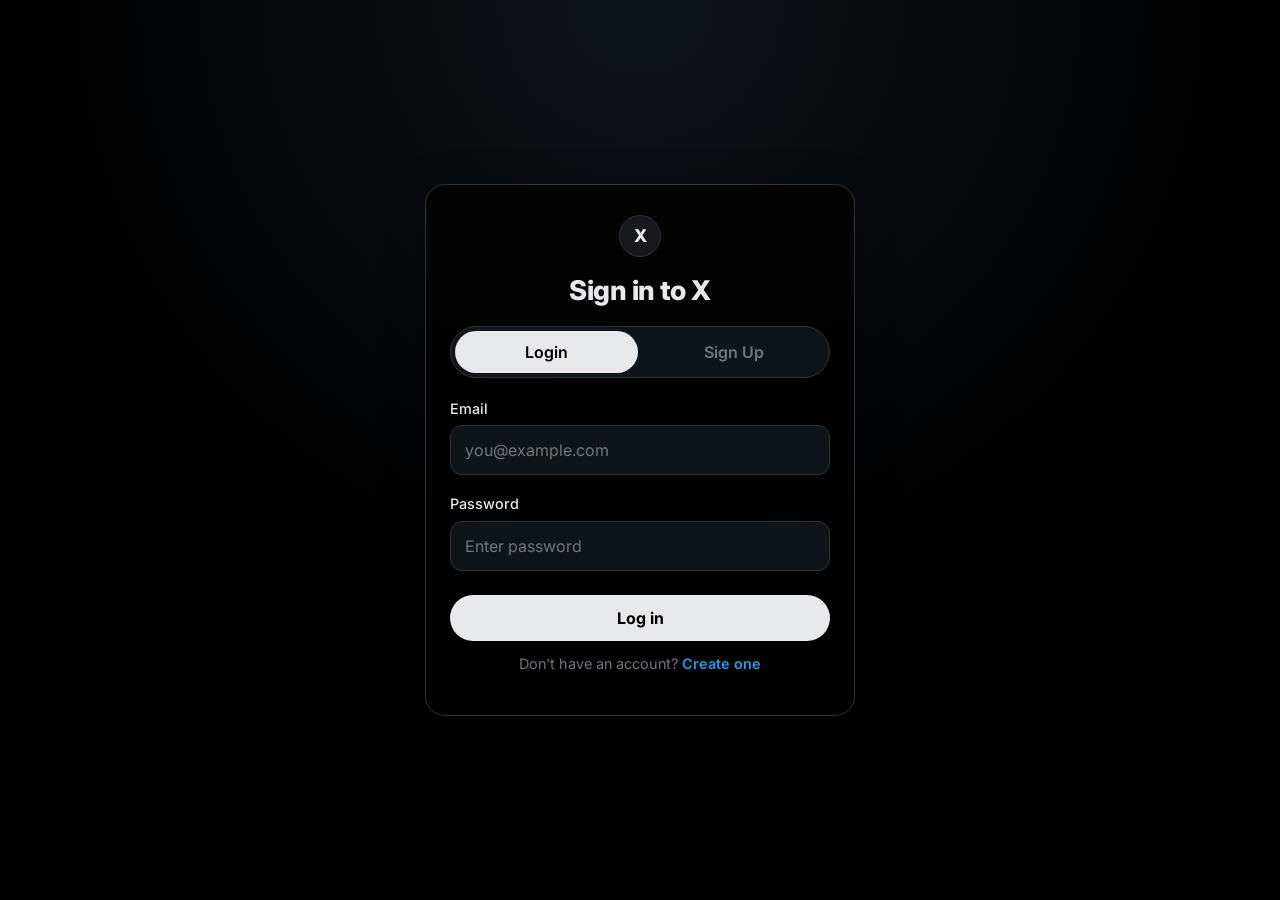
==== commit 1abe4b03: "Updated html and css" ====
--- a/index.html
+++ b/index.html
@@ -1,426 +1,1243 @@
-<!DOCTYPE html>
+<!doctype html>
 <html lang="en">
-
-<head>
-    <meta charset="UTF-8">
-    <meta name="viewport" content="width=device-width, initial-scale=1.0">
-    <link href="https://cdn.jsdelivr.net/npm/bootstrap@5.3.8/dist/css/bootstrap.min.css" rel="stylesheet"
-        integrity="sha384-sRIl4kxILFvY47J16cr9ZwB07vP4J8+LH7qKQnuqkuIAvNWLzeN8tE5YBujZqJLB" crossorigin="anonymous">
-    <link href="https://cdn.jsdelivr.net/npm/bootstrap-icons@1.11.3/font/bootstrap-icons.css" rel="stylesheet">
-    <link href="https://fonts.googleapis.com/css2?family=Inter:wght@400;500;600;700;800&display=swap" rel="stylesheet">
-    <link rel="stylesheet" href="style.css">
-    <title>Document</title>
-</head>
-
-<body>
-
-    <div class="container-fluid">
-        <div class="row">
-
-            <!-- SIDEBAR SECTION -->
-            <aside class="col-auto left-sidebar">
-
-                <div class="logo">
-                    <a href="http://127.0.0.1:5500/index.html">
-                        <img src="assets/icons/x-logo.svg" alt="twitter logo">
-                    </a>
-                </div>
-
-                <div class="sidebar-menu">
-
-                    <div class="sidebar-item active-nav">
-                        <a href="#" class="sidebar-link d-flex align-items-center text-dark text-decoration-none"
-                            data-section="home">
-                            <i class="bi bi-house-door fs-4 me-3"></i>
-                            <span>Home</span>
-                        </a>
-                    </div>
-
-                    <div class="sidebar-item">
-                        <a href="#" class="sidebar-link d-flex align-items-center text-dark text-decoration-none"
-                            data-section="explore">
-                            <i class="bi bi-search fs-4 me-3"></i>
-                            <span>Explore</span>
-                        </a>
-                    </div>
-
-                    <div class="sidebar-item">
-                        <a href="#" class="sidebar-link d-flex align-items-center text-dark text-decoration-none"
-                            data-section="notifications">
-                            <i class="bi bi-bell fs-4 me-3"></i>
-                            <span>Notifications</span>
-                        </a>
-                    </div>
-
-                    <div class="sidebar-item">
-                        <a href="#" class="sidebar-link d-flex align-items-center text-dark text-decoration-none"
-                            data-section="follow">
-                            <i class="bi bi-person-add fs-4 me-3"></i>
-                            <span>Follow</span>
-                        </a>
-                    </div>
-
-                    <div class="sidebar-item">
-                        <a href="#" class="sidebar-link d-flex align-items-center text-dark text-decoration-none"
-                            data-section="chat">
-                            <i class="bi bi-envelope fs-4 me-3"></i>
-                            <span>Chat</span>
-                        </a>
-                    </div>
-
-                    <div class="sidebar-item">
-                        <a href="#" class="sidebar-link d-flex align-items-center text-dark text-decoration-none"
-                            data-section="grok">
-                            <img src="assets/icons/grok.svg" width="23" class="me-3">
-                            <span>Grok</span>
-                        </a>
-                    </div>
-
-                    <div class="sidebar-item">
-                        <a href="#" class="sidebar-link d-flex align-items-center text-dark text-decoration-none"
-                            data-section="bookmarks">
-                            <i class="bi bi-bookmark fs-4 me-3"></i>
-                            <span>Bookmarks</span>
-                        </a>
-                    </div>
-
-                    <div class="sidebar-item">
-                        <a href="#" class="sidebar-link d-flex align-items-center text-dark text-decoration-none"
-                            data-section="premium">
-                            <img src="assets/icons/x-logo.svg" width="23" class="me-3">
-                            <span>Premium</span>
-                            <span class="premium-badge">50% off</span>
-                        </a>
-                    </div>
-
-                    <div class="sidebar-item">
-                        <a href="#" class="sidebar-link d-flex align-items-center text-dark text-decoration-none"
-                            data-section="profile">
-                            <i class="bi bi-person fs-4 me-3"></i>
-                            <span>Profile</span>
-                        </a>
-                    </div>
-
-                    <div class="sidebar-item">
-                        <a href="#" class="sidebar-link d-flex align-items-center text-dark text-decoration-none"
-                            data-section="more">
-                            <i class="bi bi-three-dots fs-4 me-3"></i>
-                            <span>More</span>
-                        </a>
-                    </div>
-
-                    <div class="post-button">
-                        <button class="btn btn-dark btn-lg">Post</button>
-                    </div>
-
-                    <footer>
-                        <a href="#" class="profile-card text-dark text-decoration-none">
-                            <div class="profile-left">
-                                <div class="avatar">L</div>
-                                <div class="profile-info">
-                                    <div class="profile-name">Lumina</div>
-                                    <div class="profile-handle">@LuthandoPrecio3</div>
-                                </div>
-                            </div>
-
-                            <div class="profile-more">
-                                <i class="bi bi-three-dots"></i>
-                            </div>
-                        </a>
-                    </footer>
-
-                </div>
-            </aside>
-
-            <!-- Main SECTION -->
-            <main class="col-auto main-content ">
-
-                <!-- top bar -->
-                <div class="feed-header">
-
-                    <div class="feed-tabs">
-                        <div class="tab active">For you</div>
-                        <div class="tab">Following</div>
-                    </div>
-
-                </div>
-
-                <!-- post composer -->
-                <div class="composer">
-
-                    <div class="composer-left">
-                        <div class="composer-avatar">L</div>
-                    </div>
-
-                    <div class="composer-right">
-                        <textarea name="tweetInput" class="composer-input" placeholder="What's happening?"></textarea>
-
-                        <div class="composer-actions">
-
-                            <div class="composer-icons">
-                                <i class="bi bi-image"></i>
-                                <i class="bi bi-filetype-gif"></i>
-                                <i class="bi bi-bar-chart"></i>
-                                <i class="bi bi-emoji-smile"></i>
-                                <i class="bi bi-calendar-event"></i>
-                                <i class="bi bi-geo-alt"></i>
-                            </div>
-
-                            <div class="tweet-button">
-                                <button id="tweetBtn" class="btn btn-secondary rounded-pill px-4 fw-bold">Post</button>
-                            </div>
-
-                        </div>
-                    </div>
-
-                <div class="show-posts">
-                    <a href="#">Show 840 posts</a>
-                </div>
-
-                <div class="tweet-feed">
-                    <div class="tweet-card">
-
-                        <div class="tweet-left">
-                            <img src="assets/moe.jpg" alt="Profile" class="tweet-avatar">
-                        </div>
-
-                        <div class="tweet-right">
-
-                            <div class="tweet-top-row">
-
-                                <div class="tweet-user-info">
-                                    <span class="tweet-name">Minister of Electricity 🇿🇦</span>
-                                    <i class="bi bi-patch-check-fill verified-badge"></i>
-                                    <span class="tweet-handle">@VITO_G_Wagon</span>
-                                    <span class="tweet-dot">·</span>
-                                    <span class="tweet-time">10h</span>
-                                </div>
-
-                                <div class="tweet-top-icons">
-                                    <i class="bi bi-slash-circle"></i>
-                                    <i class="bi bi-three-dots"></i>
-                                </div>
-
-                            </div>
-
-                            <!-- TEXT -->
-                            <div class="tweet-text">
-                                Musa Khawula ?
-                            </div>
-
-                            <!-- IMAGE -->
-                            <div class="tweet-media">
-                                <img src="assets/kick-bucket.jpg" alt="Tweet image">
-                            </div>
-
-                            <!-- ACTIONS -->
-                            <div class="tweet-actions">
-
-                                <div class="tweet-action">
-                                    <i class="bi bi-chat"></i>
-                                    <span>44</span>
-                                </div>
-
-                                <div class="tweet-action">
-                                    <i class="bi bi-repeat"></i>
-                                    <span>23</span>
-                                </div>
-
-                                <div class="tweet-action">
-                                    <i class="bi bi-heart"></i>
-                                    <span>1.2K</span>
-                                </div>
-
-                                <div class="tweet-action">
-                                    <i class="bi bi-bar-chart"></i>
-                                    <span>214K</span>
-                                </div>
-
-                                <div class="tweet-action-group-right">
-                                    <i class="bi bi-bookmark"></i>
-                                    <i class="bi bi-box-arrow-up"></i>
-                                </div>
-
-                            </div>
-
-                        </div>
-                    </div>
-                </div>
-
-            </main>
-
-            <!-- Right SECTION -->
-            <section class="col-auto right-sidebar">
-                <div class="right-sidebar-inner">
-
-                    <!-- Search -->
-                    <div class="search-box">
-                        <i class="bi bi-search search-icon"></i>
-                        <input type="text" placeholder="Search">
-                    </div>
-
-                    <!-- Premium card -->
-                    <div class="sidebar-card premium-card">
-                        <div class="premium-top">
-                            <h3>Subscribe to Premium</h3>
-                            <span class="discount-badge">50% off</span>
-                        </div>
-                        <p>Get rid of ads, see your analytics, boost your replies and unlock 20+ features.</p>
-                        <button class="btn subscribe-btn">Subscribe</button>
-                    </div>
-
-                    <!-- Today's News -->
-                    <div class="sidebar-card news-card">
-
-                        <div class="card-header-row">
-                            <h3>Today's News</h3>
-                            <i class="bi bi-x-lg"></i>
-                        </div>
-
-                        <div class="news-item">
-                            <h4>Doja Cat's Emotional Homecoming Concert in South Africa</h4>
-                            <div class="news-meta-with-images">
-                                <div class="mini-avatars">
-                                    <img src="assets/moe.jpg" alt="avatar">
-                                    <img src="assets/moe.jpg" alt="avatar">
-                                </div>
-                                <span>6 hours ago · Entertainment · 4,426 posts</span>
-                            </div>
-                        </div>
-
-                        <div class="news-item active-news">
-                            <h4>Thembinkosi Lorch's Thobe Photo Highlights Career Revival and New Style</h4>
-                            <div class="news-meta-with-images">
-                                <div class="mini-avatars">
-                                    <img src="assets/moe.jpg" alt="avatar">
-                                    <img src="assets/moe.jpg" alt="avatar">
-                                </div>
-                                <span>1 day ago · Sports · 2,717 posts</span>
-                            </div>
-                        </div>
-
-                        <div class="news-item">
-                            <h4>EFF Launches Voter Registration Drive at Vibrant Johannesburg Rally</h4>
-                            <div class="news-meta-with-images">
-                                <div class="mini-avatars">
-                                    <img src="assets/moe.jpg" alt="avatar">
-                                    <img src="assets/moe.jpg" alt="avatar">
-                                </div>
-                                <span>1 day ago · News · 22.5K posts</span>
-                            </div>
-                        </div>
-
-                    </div>
-
-                    <!-- What's happening -->
-                    <div class="sidebar-card happenings-card">
-                        <h3>What’s happening</h3>
-
-                        <div class="trend-item promoted-item">
-                            <div class="trend-top-row">
-                                <h4>Corona Sunsets Festival</h4>
-                                <i class="bi bi-three-dots"></i>
-                            </div>
-                            <p>Celebrating the golden moments that define the day!</p>
-                            <div class="promoted-by">
-                                <i class="bi bi-box-arrow-up-right"></i>
-                                <span>Promoted by CoronaAfrica</span>
-                            </div>
-                        </div>
-
-                        <div class="trend-item">
-                            <div class="trend-meta-row">
-                                <span>Entertainment · Trending</span>
-                                <i class="bi bi-three-dots"></i>
-                            </div>
-                            <h4>Carter Efe</h4>
-                        </div>
-
-                        <div class="trend-item">
-                            <div class="trend-meta-row">
-                                <span>Trending in South Africa</span>
-                                <i class="bi bi-three-dots"></i>
-                            </div>
-                            <h4>SWEET GULUVA X MXSFESTIVAL</h4>
-                        </div>
-
-                        <div class="trend-item">
-                            <div class="trend-meta-row">
-                                <span>Trending in South Africa</span>
-                                <i class="bi bi-three-dots"></i>
-                            </div>
-                            <h4>Maboe</h4>
-                        </div>
-
-                        <a href="#" class="show-more-link">Show more</a>
-                    </div>
-
-                    <!-- Who to follow -->
-                    <div class="sidebar-card follow-card">
-                        <h3>Who to follow</h3>
-
-                        <div class="follow-item">
-                            <div class="follow-left">
-                                <img src="assets/moe.jpg" alt="Erykah">
-                                <div class="follow-info">
-                                    <div class="follow-name">
-                                        ErykahBadoula <i class="bi bi-patch-check-fill verified-badge"></i>
-                                    </div>
-                                    <div class="follow-handle">@fatbellybella</div>
-                                </div>
-                            </div>
-                            <button class="btn follow-btn">Follow</button>
-                        </div>
-
-                        <div class="follow-item">
-                            <div class="follow-left">
-                                <img src="assets/moe.jpg" alt="Disney D23">
-                                <div class="follow-info">
-                                    <div class="follow-name">Disney D23</div>
-                                    <div class="follow-handle">@DisneyD23</div>
-                                </div>
-                            </div>
-                            <button class="btn follow-btn">Follow</button>
-                        </div>
-
-                        <div class="follow-item">
-                            <div class="follow-left">
-                                <img src="assets/moe.jpg" alt="TEMS">
-                                <div class="follow-info">
-                                    <div class="follow-name">
-                                        TEMS <i class="bi bi-patch-check-fill verified-badge"></i>
-                                    </div>
-                                    <div class="follow-handle">@temsbaby</div>
-                                </div>
-                            </div>
-                            <button class="btn follow-btn">Follow</button>
-                        </div>
-
-                        <a href="#" class="show-more-link">Show more</a>
-                    </div>
-
-                    <!-- Footer links -->
-                    <div class="right-sidebar-footer">
-                        <a href="https://x.com/en/tos" target="_blank">Terms of Service |</a>
-                        <a href="https://x.com/en/privacy" target="_blank">Privacy Policy |</a>
-                        <a href="https://help.x.com/en/rules-and-policies/x-cookies" target="_blank">Cookie Policy |</a>
-                        <a href="https://help.x.com/en/resources/accessibility" target="_blank">Accessibility |</a>
-                        <a href="https://business.x.com/en/help/troubleshooting/how-x-ads-work" target="_blank">Ads info |</a>
-                        <a href="#" target="_blank">More ...</a>
-                        <span>© 2026 X Corp.</span>
-                    </div>
-
-                </div>
-            </section>
-
-        </div>
+  <head>
+    <meta charset="UTF-8" />
+    <meta name="viewport" content="width=device-width, initial-scale=1.0" />
+    <link
+      href="https://cdn.jsdelivr.net/npm/bootstrap@5.3.8/dist/css/bootstrap.min.css"
+      rel="stylesheet"
+      integrity="sha384-sRIl4kxILFvY47J16cr9ZwB07vP4J8+LH7qKQnuqkuIAvNWLzeN8tE5YBujZqJLB"
+      crossorigin="anonymous"
+    />
+    <link
+      href="https://cdn.jsdelivr.net/npm/bootstrap-icons@1.11.3/font/bootstrap-icons.css"
+      rel="stylesheet"
+    />
+    <link
+      href="https://fonts.googleapis.com/css2?family=Inter:wght@400;500;600;700;800&display=swap"
+      rel="stylesheet"
+    />
+    <link rel="stylesheet" href="style.css" />
+    <link rel="stylesheet" href="responsive.css" />
+    <title>X</title>
+    <link rel="icon" type="image/png" href="assets/x-favicon.png" />
+  </head>
+
+  <body>
+    <div
+      class="app-shell"
+      style="display: flex; justify-content: center; min-height: 100vh"
+    >
+      <div
+        class="app-frame"
+        style="display: flex; width: 100%; max-width: 1300px"
+      >
+        <!-- SIDEBAR SECTION -->
+        <aside class="left-sidebar">
+          <div class="logo">
+            <a href="http://127.0.0.1:5500/index.html">
+              <img src="assets/icons/x-logo.svg" alt="twitter logo" />
+            </a>
+          </div>
+
+          <div class="sidebar-menu">
+            <div class="sidebar-item active-nav">
+              <a
+                href="#"
+                class="sidebar-link d-flex align-items-center text-dark text-decoration-none"
+                data-section="home"
+              >
+                <i class="bi bi-house-door fs-4 me-3"></i>
+                <span>Home</span>
+              </a>
+            </div>
+
+            <div class="sidebar-item">
+              <a
+                href="#"
+                class="sidebar-link d-flex align-items-center text-dark text-decoration-none"
+                data-section="explore"
+              >
+                <i class="bi bi-search fs-4 me-3"></i>
+                <span>Explore</span>
+              </a>
+            </div>
+
+            <div class="sidebar-item">
+              <a
+                href="#"
+                class="sidebar-link d-flex align-items-center text-dark text-decoration-none"
+                data-section="notifications"
+              >
+                <i class="bi bi-bell fs-4 me-3"></i>
+                <span>Notifications</span>
+              </a>
+            </div>
+
+            <div class="sidebar-item">
+              <a
+                href="#"
+                class="sidebar-link d-flex align-items-center text-dark text-decoration-none"
+                data-section="follow"
+              >
+                <i class="bi bi-person-add fs-4 me-3"></i>
+                <span>Follow</span>
+              </a>
+            </div>
+
+            <div class="sidebar-item">
+              <a
+                href="#"
+                class="sidebar-link d-flex align-items-center text-dark text-decoration-none"
+                data-section="chat"
+              >
+                <i class="bi bi-envelope fs-4 me-3"></i>
+                <span>Chat</span>
+              </a>
+            </div>
+
+            <div class="sidebar-item">
+              <a
+                href="#"
+                class="sidebar-link d-flex align-items-center text-dark text-decoration-none"
+                data-section="grok"
+              >
+                <img src="assets/icons/grok.svg" width="23" class="me-3" />
+                <span>Grok</span>
+              </a>
+            </div>
+
+            <div class="sidebar-item">
+              <a
+                href="#"
+                class="sidebar-link d-flex align-items-center text-dark text-decoration-none"
+                data-section="bookmarks"
+              >
+                <i class="bi bi-bookmark fs-4 me-3"></i>
+                <span>Bookmarks</span>
+              </a>
+            </div>
+
+            <div class="sidebar-item">
+              <a
+                href="https://x.com/i/premium_sign_up"
+                target="_blank"
+                class="d-fex align-items-center text-dark text-decoration-none"
+                data-section="premium"
+              >
+                <img src="assets/icons/x-logo.svg" width="23" class="me-3" />
+                <span>Premium</span>
+              </a>
+            </div>
+
+            <div class="sidebar-item">
+              <a
+                href="#"
+                class="sidebar-link d-flex align-items-center text-dark text-decoration-none"
+                data-section="profile"
+              >
+                <i class="bi bi-person fs-4 me-3"></i>
+                <span>Profile</span>
+              </a>
+            </div>
+
+            <div class="sidebar-item">
+              <a
+                href="#"
+                class="sidebar-link d-flex align-items-center text-dark text-decoration-none"
+                data-section="more"
+              >
+                <i class="bi bi-three-dots fs-4 me-3"></i>
+                <span>More</span>
+              </a>
+            </div>
+
+            <div class="sidebar-item" id="darkModeToggle">
+              <a
+                href="#"
+                class="d-flex align-items-center text-dark text-decoration-none"
+              >
+                <i class="bi bi-moon fs-4 me-3" id="darkModeIcon"></i>
+                <span>Dark Mode</span>
+              </a>
+            </div>
+
+            <div class="post-button">
+              <button class="btn btn-primary post-btn-circle">
+                <span class="post-text d-none d-lg-block">Post</span>
+
+                <svg viewBox="0 0 24 24" aria-hidden="true" class="feather-svg">
+                  <g>
+                    <path
+                      d="M23 3c-6.62-.1-10.38 2.421-13.05 6.03C7.29 12.61 6 17.331 6 22h2c0-1.007.07-2.012.19-3H12c4.1 0 7.48-3.082 7.94-7.054C22.79 10.147 23.17 6.359 23 3zm-7 8h-1.5v2H16c.63-.016 1.2-.08 1.72-.188C16.95 15.24 14.68 17 12 17H8.55c.57-2.512 1.57-4.851 3-6.78 2.16-2.912 5.29-4.911 9.45-5.187C20.95 8.079 19.9 11 16 11zM4 9V6H1V4h3V1h2v3h3v2H6v3H4z"
+                      fill="currentColor"
+                    ></path>
+                  </g>
+                </svg>
+              </button>
+            </div>
+
+            <footer>
+              <a href="#" class="profile-card text-dark text-decoration-none">
+                <div class="profile-left">
+                  <div class="avatar" id="sidebarAvatar">L</div>
+                  <div class="profile-info">
+                    <div class="profile-name" id="sidebarProfileName">
+                      Lumina
+                    </div>
+                    <div class="profile-handle" id="sidebarProfileHandle">
+                      @LuthandoPrecio3
+                    </div>
+                  </div>
+                </div>
+
+                <div class="profile-more">
+                  <i class="bi bi-three-dots"></i>
+                </div>
+              </a>
+            </footer>
+          </div>
+        </aside>
+
+        <!-- Main SECTION -->
+        <main class="main-content">
+          <!-- mobile -->
+          <div class="mobile-topbar">
+            <div class="mobile-topbar-avatar" id="mobileTopbarAvatar">L</div>
+            <img
+              src="assets/icons/x-logo.svg"
+              alt="X logo"
+              class="mobile-topbar-logo"
+            />
+            <button class="mobile-topbar-action" aria-label="Open settings">
+              <i class="bi bi-gear"></i>
+            </button>
+          </div>
+
+          <!-- HOME -->
+          <section id="home" class="content-section active-section">
+            <!-- top bar -->
+            <div class="feed-header">
+              <div class="feed-tabs">
+                <div class="tab active">For you</div>
+                <div class="tab">Following</div>
+              </div>
+            </div>
+
+            <!-- post composer -->
+            <div class="composer">
+              <div class="composer-left">
+                <div class="composer-avatar" id="composerAvatar">L</div>
+              </div>
+
+              <div class="composer-right">
+                <textarea
+                  name="tweetInput"
+                  class="composer-input"
+                  placeholder="What's happening?"
+                ></textarea>
+                <div
+                  id="inlineImagePreview"
+                  class="composer-image-preview d-none"
+                ></div>
+                <input
+                  id="inlineImageInput"
+                  type="file"
+                  accept="image/*"
+                  class="d-none"
+                />
+
+                <div class="composer-actions">
+                  <div class="composer-icons">
+                    <button
+                      id="inlineImageTrigger"
+                      type="button"
+                      class="composer-icon-btn"
+                      aria-label="Add image"
+                    >
+                      <i class="bi bi-image" title="Add image"></i>
+                    </button>
+                    <i class="bi bi-filetype-gif" title="Add GIF"></i>
+                    <i class="bi bi-list-ul" title="Poll"></i>
+                    <i class="bi bi-emoji-smile" title="Emoji"></i>
+                    <i class="bi bi-calendar-event" title="Schedule"></i>
+                    <i class="bi bi-geo-alt" title="Location"></i>
+                    <i class="bi bi-flag" title="Safety"></i>
+                  </div>
+
+                  <div class="tweet-button">
+                    <button
+                      id="tweetBtn"
+                      class="btn btn-secondary rounded-pill px-4 fw-bold"
+                    >
+                      Post
+                    </button>
+                  </div>
+                </div>
+              </div>
+            </div>
+
+            <div class="show-posts">
+              <a href="#" id="showPostsLink">Show 0 posts</a>
+            </div>
+
+            <div class="tweet-feed">
+              <div class="tweet-card">
+                <div class="tweet-left">
+                  <img
+                    src="assets/moe.jpg"
+                    alt="Profile"
+                    class="tweet-avatar"
+                  />
+                </div>
+
+                <div class="tweet-right">
+                  <div class="tweet-top-row">
+                    <div class="tweet-user-info">
+                      <span class="tweet-name">Minister of Electricity 🇿🇦</span>
+                      <i class="bi bi-patch-check-fill verified-badge"></i>
+                      <span class="tweet-handle">@VITO_G_Wagon</span>
+                      <span class="tweet-dot">·</span>
+                      <span class="tweet-time">10h</span>
+                    </div>
+
+                    <div class="tweet-top-icons">
+                      <img
+                        src="assets/icons/grok.svg"
+                        alt="Grok"
+                        class="tweet-top-grok-icon"
+                        title="Grok"
+                      />
+                      <i class="bi bi-three-dots"></i>
+                    </div>
+                  </div>
+
+                  <div class="tweet-text">Musa Khawula ?</div>
+
+                  <div class="tweet-media">
+                    <img src="assets/kick-bucket.jpg" alt="Tweet image" />
+                  </div>
+
+                  <div class="tweet-actions">
+                    <div class="tweet-action">
+                      <i class="bi bi-chat"></i>
+                      <span>44</span>
+                    </div>
+
+                    <div class="tweet-action">
+                      <i class="bi bi-repeat"></i>
+                      <span>23</span>
+                    </div>
+
+                    <div class="tweet-action">
+                      <i class="bi bi-heart"></i>
+                      <span>1.2K</span>
+                    </div>
+
+                    <div class="tweet-action">
+                      <i class="bi bi-bar-chart"></i>
+                      <span>214K</span>
+                    </div>
+
+                    <div class="tweet-action-group-right">
+                      <i class="bi bi-bookmark"></i>
+                      <i class="bi bi-box-arrow-up"></i>
+                    </div>
+                  </div>
+                </div>
+              </div>
+            </div>
+          </section>
+
+          <!-- EXPLORE -->
+          <section id="explore" class="content-section">
+            <div class="page-header explore-header">
+              <div class="explore-search-row">
+                <div class="explore-search-wrap">
+                  <i class="bi bi-search explore-search-icon"></i>
+                  <input
+                    type="text"
+                    class="explore-search-input"
+                    placeholder="Search"
+                  />
+                </div>
+                <button class="explore-settings-btn">
+                  <i class="bi bi-gear"></i>
+                </button>
+              </div>
+              <div class="explore-tabs">
+                <div class="explore-tab active">For You</div>
+                <div class="explore-tab">Trending</div>
+                <div class="explore-tab">News</div>
+                <div class="explore-tab">Sports</div>
+                <div class="explore-tab">Entertainment</div>
+              </div>
+            </div>
+
+            <!-- Promoted banner -->
+            <div class="explore-promoted">
+              <div class="explore-promoted-inner">
+                <button class="explore-promoted-dots">
+                  <i class="bi bi-three-dots"></i>
+                </button>
+                <div class="explore-promoted-text">
+                  <div class="explore-promoted-tag">#BuyGalaxyS26Now</div>
+                  <div class="explore-promoted-sub">
+                    Get the new Galaxy today and experience the latest tech
+                    first
+                  </div>
+                  <div class="explore-promoted-by">
+                    <i class="bi bi-box-arrow-up-right"></i> Promoted by Samsung
+                    Mobile SA
+                  </div>
+                </div>
+              </div>
+            </div>
+
+            <!-- Today's News -->
+            <div class="explore-section-title">Today's News</div>
+
+            <div class="explore-news-item">
+              <div class="explore-news-text">
+                <h4>
+                  Fans Rally Around L'vovo Derrango's Stroke Recovery Journey
+                </h4>
+                <div class="news-meta-with-images">
+                  <div class="mini-avatars">
+                    <img src="assets/moe.jpg" alt="avatar" />
+                    <img src="assets/moe.jpg" alt="avatar" />
+                  </div>
+                  <span>17 hours ago · Entertainment · 1.5K posts</span>
+                </div>
+              </div>
+            </div>
+
+            <div class="explore-news-item">
+              <div class="explore-news-text">
+                <h4>
+                  Labour Lawyer Chinette Gallichan Gunned Down Outside
+                  Johannesburg CCMA
+                </h4>
+                <div class="news-meta-with-images">
+                  <div class="mini-avatars">
+                    <img src="assets/moe.jpg" alt="avatar" />
+                    <img src="assets/moe.jpg" alt="avatar" />
+                  </div>
+                  <span>1 day ago · Other · 29K posts</span>
+                </div>
+              </div>
+            </div>
+
+            <div class="explore-news-item">
+              <div class="explore-news-text">
+                <h4>
+                  Fatal High-Speed Motorcycle Crash Caught on CCTV in Luhansk
+                </h4>
+                <div class="news-meta-with-images">
+                  <div class="mini-avatars">
+                    <img src="assets/moe.jpg" alt="avatar" />
+                    <img src="assets/moe.jpg" alt="avatar" />
+                  </div>
+                  <span>1 day ago · Other · 15K posts</span>
+                </div>
+              </div>
+            </div>
+
+            <div class="explore-section-title" style="margin-top: 8px">
+              Trending in South Africa
+            </div>
+
+            <div class="explore-trend-item">
+              <div class="explore-trend-left">
+                <div class="explore-trend-meta">Trending in South Africa</div>
+                <div class="explore-trend-name">Maboe</div>
+                <div class="explore-trend-count">14.2K posts</div>
+              </div>
+              <button class="explore-trend-dots">
+                <i class="bi bi-three-dots"></i>
+              </button>
+            </div>
+
+            <div class="explore-trend-item">
+              <div class="explore-trend-left">
+                <div class="explore-trend-meta">Entertainment · Trending</div>
+                <div class="explore-trend-name">Carter Efe</div>
+                <div class="explore-trend-count">8.9K posts</div>
+              </div>
+              <button class="explore-trend-dots">
+                <i class="bi bi-three-dots"></i>
+              </button>
+            </div>
+
+            <div class="explore-trend-item">
+              <div class="explore-trend-left">
+                <div class="explore-trend-meta">Trending in South Africa</div>
+                <div class="explore-trend-name">SWEET GULUVA X MXSFESTIVAL</div>
+                <div class="explore-trend-count">5.3K posts</div>
+              </div>
+              <button class="explore-trend-dots">
+                <i class="bi bi-three-dots"></i>
+              </button>
+            </div>
+
+            <div class="explore-trend-item">
+              <div class="explore-trend-left">
+                <div class="explore-trend-meta">Politics · Trending</div>
+                <div class="explore-trend-name">EFF</div>
+                <div class="explore-trend-count">22.5K posts</div>
+              </div>
+              <button class="explore-trend-dots">
+                <i class="bi bi-three-dots"></i>
+              </button>
+            </div>
+
+            <div class="explore-trend-item">
+              <div class="explore-trend-left">
+                <div class="explore-trend-meta">Sports · Trending</div>
+                <div class="explore-trend-name">Thembinkosi Lorch</div>
+                <div class="explore-trend-count">2.7K posts</div>
+              </div>
+              <button class="explore-trend-dots">
+                <i class="bi bi-three-dots"></i>
+              </button>
+            </div>
+          </section>
+
+          <!-- NOTIFICATIONS -->
+          <section id="notifications" class="content-section">
+            <div class="page-header notif-header">
+              <div class="notif-header-row">
+                <span>Notifications</span>
+                <button class="notif-settings-btn">
+                  <i class="bi bi-gear"></i>
+                </button>
+              </div>
+              <div class="notif-tabs">
+                <div class="notif-tab active" data-notif="all">All</div>
+                <div class="notif-tab" data-notif="mentions">Mentions</div>
+              </div>
+            </div>
+            <div class="notif-empty" id="notifAllEmpty">
+              <h2>Nothing to see here — yet</h2>
+              <p>Likes, follows, reposts and mentions will show up here.</p>
+            </div>
+            <div class="notif-empty hidden" id="notifMentionsEmpty">
+              <h2>Nothing to see here — yet</h2>
+              <p>When someone mentions you, you'll find it here.</p>
+            </div>
+          </section>
+
+          <!-- FOLLOW -->
+          <section id="follow" class="content-section">
+            <div class="page-header follow-page-header">
+              <div class="follow-header-row">
+                <button class="follow-back-btn" onclick="navigateTo('home')">
+                  <i class="bi bi-arrow-left"></i>
+                </button>
+                <span>Follow</span>
+                <button class="follow-settings-btn">
+                  <i class="bi bi-gear"></i>
+                </button>
+              </div>
+              <div class="follow-page-tabs">
+                <div class="follow-page-tab active">Who to follow</div>
+                <div class="follow-page-tab">Creators for you</div>
+              </div>
+            </div>
+
+            <div class="follow-page-section-title">Suggested for you</div>
+
+            <div class="follow-page-item">
+              <img
+                src="assets/amanda.jpg"
+                class="follow-page-avatar"
+                alt="Amanda"
+              />
+              <div class="follow-page-info">
+                <div class="follow-page-name">
+                  Amanda du-Pont
+                  <i class="bi bi-patch-check-fill verified-badge"></i>
+                </div>
+                <div class="follow-page-handle">@AmandaDupont</div>
+                <div class="follow-page-bio">
+                  ACTRESS | CHILD OF GOD | CEO AND FOUNDER OF
+                  <span style="color: #1d9bf0">@lelive_africa</span> SKINCARE
+                </div>
+              </div>
+              <button class="btn follow-btn follow-page-btn">Follow</button>
+            </div>
+
+            <div class="follow-page-item">
+              <img
+                src="assets/tlc.jpg"
+                class="follow-page-avatar"
+                alt="Tyler"
+              />
+              <div class="follow-page-info">
+                <div class="follow-page-name">
+                  T <i class="bi bi-patch-check-fill verified-badge"></i>
+                </div>
+                <div class="follow-page-handle">@tylerthecreator</div>
+              </div>
+              <button class="btn follow-btn follow-page-btn">Follow</button>
+            </div>
+
+            <div class="follow-page-item">
+              <img
+                src="assets/lilbaby.jpg"
+                class="follow-page-avatar"
+                alt="Lil Baby"
+              />
+              <div class="follow-page-info">
+                <div class="follow-page-name">
+                  Lil Baby <i class="bi bi-patch-check-fill verified-badge"></i>
+                </div>
+                <div class="follow-page-handle">@whamcbfw4</div>
+                <div class="follow-page-bio">THE KIDD</div>
+              </div>
+              <button class="btn follow-btn follow-page-btn">Follow</button>
+            </div>
+
+            <div class="follow-page-item">
+              <img
+                src="assets/taylorswift.jpg"
+                class="follow-page-avatar"
+                alt="Taylor Swift"
+              />
+              <div class="follow-page-info">
+                <div class="follow-page-name">
+                  Taylor Swift
+                  <i class="bi bi-patch-check-fill verified-badge"></i>
+                </div>
+                <div class="follow-page-handle">@taylorswift13</div>
+                <div class="follow-page-bio">
+                  And, baby, that's show business for you. New album The Life of
+                  a Showgirl. Available Now 🎁
+                </div>
+              </div>
+              <button class="btn follow-btn follow-page-btn">Follow</button>
+            </div>
+
+            <div class="follow-page-item">
+              <img
+                src="assets/dmc.jpg"
+                class="follow-page-avatar"
+                alt="Daily Mail"
+              />
+              <div class="follow-page-info">
+                <div class="follow-page-name">
+                  Daily Mail Celebrity
+                  <i
+                    class="bi bi-patch-check-fill"
+                    style="color: #f4a926; font-size: 0.9rem"
+                  ></i>
+                </div>
+                <div class="follow-page-handle">@DailyMailCeleb</div>
+                <div class="follow-page-bio">
+                  Latest celeb and entertainment news from the Daily Mail
+                  Showbiz team.
+                </div>
+              </div>
+              <button class="btn follow-btn follow-page-btn">Follow</button>
+            </div>
+
+            <div class="follow-page-item">
+              <img
+                src="assets/ayra.jpg"
+                class="follow-page-avatar"
+                alt="Ayra Starr"
+              />
+              <div class="follow-page-info">
+                <div class="follow-page-name">
+                  Celestial being
+                  <i class="bi bi-patch-check-fill verified-badge"></i>
+                </div>
+                <div class="follow-page-handle">@ayrastarr</div>
+                <div class="follow-page-bio">Celestial being 🌟⭐</div>
+              </div>
+              <button class="btn follow-btn follow-page-btn">Follow</button>
+            </div>
+
+            <div class="follow-page-item">
+              <img
+                src="assets/tlc.jpg"
+                class="follow-page-avatar"
+                alt="Tyler"
+              />
+              <div class="follow-page-info">
+                <div class="follow-page-name">
+                  T <i class="bi bi-patch-check-fill verified-badge"></i>
+                </div>
+                <div class="follow-page-handle">@tylerthecreator</div>
+              </div>
+              <button class="btn follow-btn follow-page-btn">Follow</button>
+            </div>
+
+            <div class="follow-page-item">
+              <img
+                src="assets/lilbaby.jpg"
+                class="follow-page-avatar"
+                alt="Lil Baby"
+              />
+              <div class="follow-page-info">
+                <div class="follow-page-name">
+                  Lil Baby <i class="bi bi-patch-check-fill verified-badge"></i>
+                </div>
+                <div class="follow-page-handle">@whamcbfw4</div>
+                <div class="follow-page-bio">THE KIDD</div>
+              </div>
+              <button class="btn follow-btn follow-page-btn">Follow</button>
+            </div>
+
+            <div class="follow-page-item">
+              <img
+                src="assets/taylorswift.jpg"
+                class="follow-page-avatar"
+                alt="Taylor Swift"
+              />
+              <div class="follow-page-info">
+                <div class="follow-page-name">
+                  Taylor Swift
+                  <i class="bi bi-patch-check-fill verified-badge"></i>
+                </div>
+                <div class="follow-page-handle">@taylorswift13</div>
+                <div class="follow-page-bio">
+                  And, baby, that's show business for you. New album The Life of
+                  a Showgirl. Available Now 🎁
+                </div>
+              </div>
+              <button class="btn follow-btn follow-page-btn">Follow</button>
+            </div>
+
+            <div class="follow-page-item">
+              <img
+                src="assets/dmc.jpg"
+                class="follow-page-avatar"
+                alt="Daily Mail"
+              />
+              <div class="follow-page-info">
+                <div class="follow-page-name">
+                  Daily Mail Celebrity
+                  <i
+                    class="bi bi-patch-check-fill"
+                    style="color: #f4a926; font-size: 0.9rem"
+                  ></i>
+                </div>
+                <div class="follow-page-handle">@DailyMailCeleb</div>
+                <div class="follow-page-bio">
+                  Latest celeb and entertainment news from the Daily Mail
+                  Showbiz team.
+                </div>
+              </div>
+              <button class="btn follow-btn follow-page-btn">Follow</button>
+            </div>
+
+            <div class="follow-page-item">
+              <img
+                src="assets/ayra.jpg"
+                class="follow-page-avatar"
+                alt="Ayra Starr"
+              />
+              <div class="follow-page-info">
+                <div class="follow-page-name">
+                  Celestial being
+                  <i class="bi bi-patch-check-fill verified-badge"></i>
+                </div>
+                <div class="follow-page-handle">@ayrastarr</div>
+                <div class="follow-page-bio">Celestial being 🌟⭐</div>
+              </div>
+              <button class="btn follow-btn follow-page-btn">Follow</button>
+            </div>
+          </section>
+
+          <!-- CHAT -->
+          <section id="chat" class="content-section">
+            <div class="chat-welcome">
+              <div class="chat-welcome-content">
+                <h2>Welcome to the new X Chat</h2>
+                <div class="chat-feature">
+                  <i class="bi bi-lock"></i>
+                  <div>
+                    <div class="chat-feature-title">End-to-End Encryption</div>
+                    <div class="chat-feature-desc">
+                      Messages are end-to-end encrypted across all your devices.
+                    </div>
+                  </div>
+                </div>
+                <div class="chat-feature">
+                  <i class="bi bi-shield-check"></i>
+                  <div>
+                    <div class="chat-feature-title">
+                      State-of-the-Art Privacy
+                    </div>
+                    <div class="chat-feature-desc">
+                      There's no way for anyone, including X, to read your
+                      messages.
+                    </div>
+                  </div>
+                </div>
+                <div class="chat-feature">
+                  <i class="bi bi-grid-3x3"></i>
+                  <div>
+                    <div class="chat-feature-title">Set Passcode</div>
+                    <div class="chat-feature-desc">
+                      In order to secure your messages, you'll need to set up a
+                      passcode.
+                    </div>
+                  </div>
+                </div>
+                <button class="chat-passcode-btn">Create Passcode</button>
+              </div>
+            </div>
+          </section>
+
+          <!-- GROK -->
+          <section id="grok" class="content-section">
+            <div class="grok-topbar">
+              <button class="grok-topbar-btn">
+                <i class="bi bi-clock-history"></i> History
+              </button>
+              <button class="grok-topbar-btn">
+                <i class="bi bi-lock"></i> Private
+              </button>
+            </div>
+            <div class="grok-body">
+              <div class="grok-logo">
+                <img
+                  src="assets/icons/grok.svg"
+                  alt="Grok"
+                  style="width: 2rem; height: 2rem; filter: invert(1)"
+                />
+                <span>Grok</span>
+              </div>
+              <div class="grok-input-wrap">
+                <button class="grok-attach-btn">
+                  <i class="bi bi-paperclip"></i>
+                </button>
+                <input
+                  type="text"
+                  class="grok-input"
+                  placeholder="Ask anything"
+                />
+                <div class="grok-input-right">
+                  <span class="grok-auto"
+                    >Auto <i class="bi bi-chevron-down"></i
+                  ></span>
+                  <button class="grok-mic-btn">
+                    <i class="bi bi-soundwave"></i>
+                  </button>
+                </div>
+              </div>
+              <div class="grok-chips">
+                <button class="grok-chip">
+                  <i class="bi bi-images"></i> Create Images
+                </button>
+                <button class="grok-chip">
+                  <i class="bi bi-pencil"></i> Edit Image
+                </button>
+                <button class="grok-chip">
+                  <i class="bi bi-newspaper"></i> Latest News
+                </button>
+              </div>
+            </div>
+            <div class="grok-explore-banner">
+              <div class="grok-explore-left">
+                <i
+                  class="bi bi-soundwave"
+                  style="font-size: 1.2rem; color: #0f1419"
+                ></i>
+                <div>
+                  <div class="grok-explore-title">Talk to Grok</div>
+                  <div class="grok-explore-sub">
+                    Get access to more features on grok.com
+                  </div>
+                </div>
+              </div>
+              <button class="grok-explore-btn">Explore</button>
+            </div>
+          </section>
+
+          <!-- BOOKMARKS -->
+          <section id="bookmarks" class="content-section">
+            <div class="page-header bookmarks-header">
+              <div class="bookmarks-header-row">
+                <button class="follow-back-btn" onclick="navigateTo('home')">
+                  <i class="bi bi-arrow-left"></i>
+                </button>
+                <span>Bookmarks</span>
+              </div>
+              <div class="bookmarks-search-wrap">
+                <i class="bi bi-search"></i>
+                <input
+                  type="text"
+                  placeholder="Search Bookmarks"
+                  class="bookmarks-search-input"
+                />
+              </div>
+            </div>
+            <div class="bookmarks-empty" id="bookmarksEmpty">
+              <h2>Save posts for later</h2>
+              <p>Bookmark posts to easily find them again in the future.</p>
+            </div>
+            <div id="bookmarksFeed" class="tweet-feed"></div>
+          </section>
+
+          <!-- PROFILE -->
+          <section id="profile" class="content-section">
+            <div class="page-header profile-header">
+              <div class="profile-header-row">
+                <button class="follow-back-btn" onclick="navigateTo('home')">
+                  <i class="bi bi-arrow-left"></i>
+                </button>
+                <div>
+                  <div
+                    style="
+                      font-size: 1.1rem;
+                      font-weight: 800;
+                      line-height: 1.2;
+                    "
+                    id="profileHeaderName"
+                  >
+                    Lumina
+                  </div>
+                  <div
+                    style="font-size: 0.82rem; color: #536471"
+                    id="profilePostCount"
+                  >
+                    0 posts
+                  </div>
+                </div>
+                <button class="notif-settings-btn">
+                  <i class="bi bi-search"></i>
+                </button>
+              </div>
+            </div>
+            <div class="profile-banner"></div>
+            <div class="profile-info-section">
+              <div class="profile-avatar-row">
+                <div class="profile-big-avatar" id="profileBigAvatar">L</div>
+                <button class="profile-edit-btn">Edit profile</button>
+              </div>
+              <div class="profile-name-block">
+                <div class="profile-display-name" id="profileDisplayName">
+                  Lumina
+                  <button class="profile-verify-badge">
+                    <i
+                      class="bi bi-patch-check-fill"
+                      style="color: #1d9bf0; font-size: 0.9rem"
+                    ></i>
+                    Get verified
+                  </button>
+                </div>
+                <div class="profile-at-handle" id="profileAtHandle">
+                  @LuthandoPrecio3
+                </div>
+                <div class="profile-joined">
+                  <i class="bi bi-calendar3"></i> Joined October 2021
+                  <i class="bi bi-chevron-right" style="font-size: 0.7rem"></i>
+                </div>
+                <div class="profile-stats">
+                  <span><strong>26</strong> Following</span>
+                  <span><strong>0</strong> Followers</span>
+                </div>
+              </div>
+            </div>
+            <div class="profile-content-tabs">
+              <div class="profile-tab active">Posts</div>
+              <div class="profile-tab">Replies</div>
+              <div class="profile-tab">Highlights</div>
+              <div class="profile-tab">Articles</div>
+              <div class="profile-tab">Media</div>
+              <div class="profile-tab">Likes</div>
+            </div>
+            <div id="profileFeed" class="tweet-feed"></div>
+            <div class="profile-empty" id="profileEmpty">
+              <h3>No posts yet</h3>
+              <p>When you post, it'll show up here.</p>
+            </div>
+          </section>
+
+          <!-- MORE -->
+          <section id="more" class="content-section">
+            <div
+              class="page-header"
+              style="
+                padding: 16px 20px;
+                font-size: 1.15rem;
+                font-weight: 800;
+                border-bottom: 1px solid #eff3f4;
+              "
+            >
+              More
+            </div>
+            <div class="more-list">
+              <div class="more-item"><i class="bi bi-list-ul"></i> Lists</div>
+              <div class="more-item">
+                <i class="bi bi-people"></i> Communities
+              </div>
+              <div class="more-item">
+                <i class="bi bi-broadcast"></i> Spaces
+              </div>
+              <div class="more-item">
+                <i class="bi bi-bar-chart"></i> Creator Studio
+              </div>
+              <div class="more-item">
+                <i class="bi bi-person-badge"></i> Professional Tools
+              </div>
+              <div class="more-item more-item-divider">
+                <i class="bi bi-gear"></i> Settings and privacy
+              </div>
+              <div class="more-item">
+                <i class="bi bi-question-circle"></i> Help Center
+              </div>
+              <div class="more-item">
+                <i class="bi bi-keyboard"></i> Keyboard shortcuts
+              </div>
+            </div>
+          </section>
+        </main>
+
+        <!-- Right SECTION -->
+        <section class="right-sidebar">
+          <div class="right-sidebar-inner">
+            <!-- Search -->
+            <div class="search-box">
+              <i class="bi bi-search search-icon"></i>
+              <input type="text" placeholder="Search" />
+            </div>
+
+            <!-- Premium card -->
+            <div class="sidebar-card premium-card">
+              <div class="premium-top">
+                <h3>Subscribe to Premium</h3>
+                <span class="discount-badge">50% off</span>
+              </div>
+              <p>
+                Get rid of ads, see your analytics, boost your replies and
+                unlock 20+ features.
+              </p>
+              <button class="btn subscribe-btn" id="subscribeBtn">
+                Subscribe
+              </button>
+            </div>
+
+            <!-- Today's News -->
+            <div class="sidebar-card news-card">
+              <div class="card-header-row">
+                <h3>Today's News</h3>
+                <i class="bi bi-x-lg"></i>
+              </div>
+
+              <div class="news-item">
+                <h4>Doja Cat's Emotional Homecoming Concert in South Africa</h4>
+                <div class="news-meta-with-images">
+                  <div class="mini-avatars">
+                    <img src="assets/moe.jpg" alt="avatar" />
+                    <img src="assets/dojacat.jpg" alt="avatar" />
+                  </div>
+                  <span>6 hours ago · Entertainment · 4,426 posts</span>
+                </div>
+              </div>
+
+              <div class="news-item">
+                <h4>
+                  Thembinkosi Lorch's Thobe Photo Highlights Career Revival and
+                  New Style
+                </h4>
+                <div class="news-meta-with-images">
+                  <div class="mini-avatars">
+                    <img src="assets/moe.jpg" alt="avatar" />
+                    <img src="assets/lorch.jpg" alt="avatar" />
+                  </div>
+                  <span>1 day ago · Sports · 2,717 posts</span>
+                </div>
+              </div>
+
+              <div class="news-item">
+                <h4>
+                  EFF Launches Voter Registration Drive at Vibrant Johannesburg
+                  Rally
+                </h4>
+                <div class="news-meta-with-images">
+                  <div class="mini-avatars">
+                    <img src="assets/moe.jpg" alt="avatar" />
+                    <img src="assets/eff.jpg" alt="avatar" />
+                  </div>
+                  <span>1 day ago · News · 22.5K posts</span>
+                </div>
+              </div>
+            </div>
+
+            <!-- What's happening -->
+            <div class="sidebar-card happenings-card">
+              <h3>What’s happening</h3>
+
+              <div class="trend-item promoted-item">
+                <div class="trend-top-row">
+                  <h4>Corona Sunsets Festival</h4>
+                  <i class="bi bi-three-dots"></i>
+                </div>
+                <p>Celebrating the golden moments that define the day!</p>
+                <div class="promoted-by">
+                  <i class="bi bi-box-arrow-up-right"></i>
+                  <span>Promoted by CoronaAfrica</span>
+                </div>
+              </div>
+
+              <div class="trend-item">
+                <div class="trend-meta-row">
+                  <span>Entertainment · Trending</span>
+                  <i class="bi bi-three-dots"></i>
+                </div>
+                <h4>Carter Efe</h4>
+              </div>
+
+              <div class="trend-item">
+                <div class="trend-meta-row">
+                  <span>Trending in South Africa</span>
+                  <i class="bi bi-three-dots"></i>
+                </div>
+                <h4>SWEET GULUVA X MXSFESTIVAL</h4>
+              </div>
+
+              <div class="trend-item">
+                <div class="trend-meta-row">
+                  <span>Trending in South Africa</span>
+                  <i class="bi bi-three-dots"></i>
+                </div>
+                <h4>Maboe</h4>
+              </div>
+
+              <a href="#" class="show-more-link">Show more</a>
+            </div>
+
+            <!-- Who to follow -->
+            <div class="sidebar-card follow-card">
+              <h3>Who to follow</h3>
+
+              <div class="follow-item">
+                <div class="follow-left">
+                  <img src="assets/fatbelly.jpeg" alt="Erykah" />
+                  <div class="follow-info">
+                    <div class="follow-name">
+                      ErykahBadoula
+                      <i class="bi bi-patch-check-fill verified-badge"></i>
+                    </div>
+                    <div class="follow-handle">@fatbellybella</div>
+                  </div>
+                </div>
+                <button class="btn follow-btn">Follow</button>
+              </div>
+
+              <div class="follow-item">
+                <div class="follow-left">
+                  <img src="assets/d23.jpg" alt="Disney D23" />
+                  <div class="follow-info">
+                    <div class="follow-name">Disney D23</div>
+                    <div class="follow-handle">@DisneyD23</div>
+                  </div>
+                </div>
+                <button class="btn follow-btn">Follow</button>
+              </div>
+
+              <div class="follow-item">
+                <div class="follow-left">
+                  <img src="assets/tems.jpg" alt="TEMS" />
+                  <div class="follow-info">
+                    <div class="follow-name">
+                      TEMS <i class="bi bi-patch-check-fill verified-badge"></i>
+                    </div>
+                    <div class="follow-handle">@temsbaby</div>
+                  </div>
+                </div>
+                <button class="btn follow-btn">Follow</button>
+              </div>
+
+              <a href="#" class="show-more-link">Show more</a>
+            </div>
+
+            <!-- Footer links -->
+            <div class="right-sidebar-footer">
+              <a href="https://x.com/en/tos" target="_blank"
+                >Terms of Service |</a
+              >
+              <a href="https://x.com/en/privacy" target="_blank"
+                >Privacy Policy |</a
+              >
+              <a
+                href="https://help.x.com/en/rules-and-policies/x-cookies"
+                target="_blank"
+                >Cookie Policy |</a
+              >
+              <a
+                href="https://help.x.com/en/resources/accessibility"
+                target="_blank"
+                >Accessibility |</a
+              >
+              <a
+                href="https://business.x.com/en/help/troubleshooting/how-x-ads-work"
+                target="_blank"
+                >Ads info |</a
+              >
+              <a href="#" target="_blank">More ...</a>
+              <span>© 2026 X Corp.</span>
+            </div>
+          </div>
+        </section>
+      </div>
     </div>
 
-    <script src="https://cdn.jsdelivr.net/npm/bootstrap@5.3.8/dist/js/bootstrap.bundle.min.js"
-        integrity="sha384-FKyoEForCGlyvwx9Hj09JcYn3nv7wiPVlz7YYwJrWVcXK/BmnVDxM+D2scQbITxI"
-        crossorigin="anonymous">
-    </script>
+    <button
+      id="mobileComposeBtn"
+      class="mobile-compose-fab"
+      type="button"
+      aria-label="Compose post"
+    >
+      <i class="bi bi-plus-lg"></i>
+    </button>
+
+    <nav class="mobile-bottom-nav" aria-label="Mobile navigation">
+      <button
+        class="mobile-nav-link active"
+        data-section="home"
+        aria-label="Home"
+      >
+        <i class="bi bi-house-door-fill"></i>
+      </button>
+      <button
+        class="mobile-nav-link"
+        data-section="explore"
+        aria-label="Explore"
+      >
+        <i class="bi bi-search"></i>
+      </button>
+      <button
+        class="mobile-nav-link mobile-theme-toggle"
+        data-action="toggle-theme"
+        aria-label="Toggle dark mode"
+      >
+        <i class="bi bi-moon"></i>
+      </button>
+      <button
+        class="mobile-nav-link"
+        data-section="notifications"
+        aria-label="Notifications"
+      >
+        <i class="bi bi-bell"></i>
+      </button>
+      <button class="mobile-nav-link" data-section="chat" aria-label="Messages">
+        <i class="bi bi-envelope"></i>
+      </button>
+    </nav>
+
+    <script
+      src="https://cdn.jsdelivr.net/npm/bootstrap@5.3.8/dist/js/bootstrap.bundle.min.js"
+      integrity="sha384-FKyoEForCGlyvwx9Hj09JcYn3nv7wiPVlz7YYwJrWVcXK/BmnVDxM+D2scQbITxI"
+      crossorigin="anonymous"
+    ></script>
+    <script src="auth.js"></script>
     <script src="sidebar.js"></script>
-</body>
-
-</html>+    <script src="main.js"></script>
+    <script src="trends.js"></script>
+  </body>
+</html>
--- a/style.css
+++ b/style.css
@@ -1,194 +1,280 @@
+@import url('https://fonts.googleapis.com/css2?family=Roboto:ital,wght@0,100..900;1,100..900&display=swap');
+
+:root {
+    --bg-primary:       #ffffff;
+    --bg-secondary:     #f7f9f9;
+    --bg-hover:         #e7e7e7;
+    --bg-input:         #eff3f4;
+    --bg-active-news:   #e8ebed;
+
+    --text-primary:     #0f1419;
+    --text-secondary:   #536471;
+    --text-white:       #ffffff;
+
+    --border-color:     #e6ecf0;
+    --border-light:     #eff3f4;
+
+    --feed-header-bg:   rgba(255, 255, 255, 0.95);
+    --page-header-bg:   rgba(255, 255, 255, 0.95);
+    --search-focus-bg:  #ffffff;
+
+    --blue:             #1d9bf0;
+    --blue-hover:       #1a8cd8;
+    --green-avatar:     #7cb342;
+    --follow-btn-bg:    #0f1419;
+    --follow-btn-hover: #272c30;
+}
+
+[data-theme="dark"] {
+    --bg-primary:       #000000;
+    --bg-secondary:     #16181c;
+    --bg-hover:         #1d1f23;
+    --bg-input:         #202327;
+    --bg-active-news:   #1d1f23;
+
+    --text-primary:     #e7e9ea;
+    --text-secondary:   #71767b;
+    --text-white:       #ffffff;
+
+    --border-color:     #2f3336;
+    --border-light:     #2f3336;
+
+    --feed-header-bg:   rgba(0, 0, 0, 0.85);
+    --page-header-bg:   rgba(0, 0, 0, 0.85);
+    --search-focus-bg:  #000000;
+
+    --blue:             #1d9bf0;
+    --blue-hover:       #1a8cd8;
+    --green-avatar:     #7cb342;
+    --follow-btn-bg:    #e7e9ea;
+    --follow-btn-hover: #cfd3d6;
+}
+
+/* ═══════════════════════════════════════════════
+   GLOBAL
+═══════════════════════════════════════════════ */
 * {
     margin: 0;
     padding: 0;
     box-sizing: border-box;
-    font-family: 'Inter', sans-serif;
-}
-/* body {
-    font-size: 15px;
-    color: #0f1419;
-} */
-
-/* SIDEBAR SECTION */
-.logo {
-    width: 75px;
-    padding-left: 40px;
-    padding-top: 10px;
-}
-
+    font-family: "Roboto", sans-serif;
+}
+
+body {
+    background-color: var(--bg-primary);
+    color: var(--text-primary);
+    min-height: 100vh;
+    transition: background-color 0.3s ease, color 0.3s ease;
+}
+
+/* ═══════════════════════════════════════════════
+   LEFT SIDEBAR
+═══════════════════════════════════════════════ */
 .left-sidebar {
     height: 100vh;
     position: sticky;
     top: 0;
-    font-size: larger;
     font-weight: 450;
-    padding-left: 95px;
+    padding-left: 12px;
+    padding-right: 12px;
+    width: 275px;
+    display: flex;
+    flex-direction: column;
+}
+
+.sidebar-menu {
+    display: flex;
+    flex-direction: column;
+    flex: 1;
 }
 
 .logo {
+    width: 52px;
+    height: 52px;
+    display: flex;
+    align-items: center;
+    justify-content: flex-start;
+    padding-left: 12px;
+    margin-bottom: 4px;
+    border-radius: 999px;
+    transition: background-color 0.2s;
+    cursor: pointer;
+}
+
+.logo:hover {
+    background-color: var(--bg-hover);
+}
+
+.logo img {
+    width: 28px;
+    height: 28px;
+}
+
+[data-theme="dark"] .logo img {
+    filter: invert(1);
+}
+
+/* Grok and Premium use SVG <img> tags — invert them in dark mode so they turn white */
+[data-theme="dark"] .sidebar-item a img {
+    filter: invert(1);
+}
+
+.sidebar-item {
+    margin-bottom: 2px;
+}
+
+.sidebar-item a {
+    display: flex;
+    align-items: center;
+    padding: 10px 12px;
+    border-radius: 999px;
+    font-size: 1.25rem;
+    transition: background-color 0.2s;
+    gap: 16px;
     width: fit-content;
-    padding-left: 8px;
-    padding-top: 6px;
-    margin-bottom: 6px;
-}
-
-.logo a {
-    width: 50px;
-    height: 50px;
+    color: var(--text-primary);
+    text-decoration: none;
+}
+
+.sidebar-link,
+.sidebar-link span,
+.sidebar-link i {
+    color: var(--text-primary) !important;
+}
+
+.sidebar-item a:hover {
+    background-color: var(--bg-hover);
+    color: var(--text-primary);
+}
+
+[data-theme="dark"] .sidebar-link,
+[data-theme="dark"] .sidebar-item a,
+[data-theme="dark"] .sidebar-item a span,
+[data-theme="dark"] .sidebar-item a i,
+[data-theme="dark"] .sidebar-item a.text-dark {
+    color: var(--text-primary) !important;
+}
+
+.sidebar-item a i,
+.sidebar-item a img {
+    width: 26px;
+    height: 26px;
     display: flex;
     align-items: center;
     justify-content: center;
+    flex-shrink: 0;
+    font-size: 1.4rem;
+    line-height: 1;
+}
+
+.sidebar-item a span {
+    font-size: 1.2rem;
+    font-weight: 400;
+}
+
+.sidebar-item.active-nav a span {
+    font-weight: 700;
+}
+
+.post-button {
+    margin-top: 16px;
+    margin-bottom: 4px;
+    padding: 0 8px;
+}
+
+.post-button button {
+    width: 100%;
+    border-radius: 999px;
+    font-weight: bold;
+    padding: 14px;
+    background-color: var(--blue);
+    color: var(--text-white);
+    border: none;
+    font-size: 1.05rem;
+    cursor: pointer;
+    transition: background-color 0.2s;
+}
+
+.post-button button:hover {
+    background-color: var(--blue-hover);
+}
+
+footer {
+    margin-top: auto;
+    padding-bottom: 12px;
+}
+
+.profile-card {
+    display: flex;
+    align-items: center;
+    justify-content: space-between;
+    padding: 10px 12px;
+    border-radius: 999px;
+    transition: background-color 0.2s;
+    width: 100%;
+    color: var(--text-primary);
+    text-decoration: none;
+}
+
+.profile-card:hover {
+    background-color: var(--bg-hover);
+    color: var(--text-primary);
+}
+
+.profile-left {
+    display: flex;
+    align-items: center;
+    gap: 12px;
+}
+
+.avatar {
+    width: 40px;
+    height: 40px;
     border-radius: 50%;
-    transition: background-color 0.2s ease;
-}
-
-.logo a:hover {
-    background-color: #e7e7e7;
-}
-
-.logo img {
-    width: 27px;
-    height: 27px;
-    display: block;
-}
-
-.sidebar-menu {
-    padding-top: 0;
-}
-
-/* NAV ITEMS */
-.sidebar-item {
-    width: fit-content;
-}
-
-.sidebar-item a {
-    display: inline-flex;
-    align-items: center;
-    padding: 10px 20px;
-    border-radius: 999px;
-    font-size: 1.15rem;
-    transition: background-color 0.2s ease;
-}
-
-.sidebar-item a:hover {
-    background-color: #e7e7e7;
-}
-
-.sidebar-link i,
-.sidebar-link img {
-    margin-right: 18px;
-    font-size: 1.35rem;
-}
-
-.sidebar-link span {
-    font-size: 1.22rem;
-}
-
-.active-nav .sidebar-link span {
-    font-weight: 700;
-}
-
-.premium-badge {
-    margin-left: 8px;
-    background-color: #1d9bf0;
-    color: #fff;
-    
-    font-weight: 700;
-    padding: 1px 5px;
-    border-radius: 6px;
-    line-height: 1;
-}
-
-/* POST BUTTON */
-.post-button {
-    margin-top: 14px;
-    margin-bottom: 10px;
-}
-
-.post-button button {
-    width: 88%;
-    border-radius: 999px;
+    background-color: var(--green-avatar);
+    color: var(--text-white);
+    display: flex;
+    align-items: center;
+    justify-content: center;
+    font-size: 1.4rem;
+    flex-shrink: 0;
+}
+
+.profile-name {
     font-weight: 700;
     font-size: 1rem;
-    padding: 11px 0;
-    background-color: #0f1419;
-    border: none;
-    display: block;
-}
-
-/* PROFILE CARD */
-footer {
-    margin-top: 8px;
-    padding: 4px 0;
-}
-
-.profile-card {
-    display: flex;
-    align-items: center;
-    justify-content: space-between;
-    padding: 9px 11px;
-    border-radius: 999px;
-    transition: background-color 0.2s ease;
-}
-
-.profile-card:hover {
-    background-color: #e7e7e7;
-}
-
-.profile-left {
-    display: flex;
-    align-items: center;
-    gap: 10px;
-}
-
-.avatar {
-    width: 36px;
-    height: 36px;
-    border-radius: 50%;
-    background-color: #7cb342;
-    color: white;
-    display: flex;
-    align-items: center;
-    justify-content: center;
-    font-size: 1.15rem;
-}
-
-.profile-name {
-    font-weight: 700;
-    font-size: 0.9rem;
-    line-height: 1.1;
+    line-height: 1.2;
+    color: var(--text-primary);
 }
 
 .profile-handle {
-    color: #536471;
-    font-size: 0.82rem;
-    line-height: 1.1;
-}
-
-.post-button,
-footer {
-    margin-left: 4px;
-}
-
-
-
-/* MAIN SECTION */
+    color: var(--text-secondary);
+    font-size: 0.95rem;
+    line-height: 1.2;
+}
+
+/* ═══════════════════════════════════════════════
+   MAIN CONTENT
+═══════════════════════════════════════════════ */
 .main-content {
     min-height: 100vh;
-    border-left: 1px solid #e6ecf0;
-    border-right: 1px solid #e6ecf0;
-    background-color: #fff;
-    width: 650px;
-    max-width: 650px;
+    border-left: 1px solid var(--border-color);
+    border-right: 1px solid var(--border-color);
+    background-color: var(--bg-primary);
+    width: 600px;
+    min-width: 600px;
+    flex: 1;
+    max-width: 600px;
 }
 
 .feed-header {
     position: sticky;
     top: 0;
     z-index: 30;
-    background-color: rgba(255, 255, 255, 0.95);
+    background-color: var(--feed-header-bg);
     backdrop-filter: blur(12px);
     -webkit-backdrop-filter: blur(12px);
+    border-bottom: 1px solid var(--border-color);
 }
 
 .feed-tabs {
@@ -197,14 +283,6 @@
     align-items: center;
 }
 
-/* Tabs container */
-.feed-tabs {
-    display: flex;
-    justify-content: space-around;
-    align-items: center;
-}
-
-/* Each tab */
 .tab {
     flex: 1;
     text-align: center;
@@ -212,16 +290,19 @@
     font-weight: 500;
     cursor: pointer;
     position: relative;
-    color: #536471;
-}
-
-/* Active tab */
+    color: var(--text-secondary);
+    transition: background-color 0.2s;
+}
+
+.tab:hover {
+    background-color: var(--bg-hover);
+}
+
 .tab.active {
     font-weight: 700;
-    color: black;
-}
-
-/* Blue underline */
+    color: var(--text-primary);
+}
+
 .tab.active::after {
     content: "";
     position: absolute;
@@ -229,7 +310,7 @@
     left: 30%;
     width: 40%;
     height: 4px;
-    background-color: #1d9bf0;
+    background-color: var(--blue);
     border-radius: 10px;
 }
 
@@ -237,20 +318,21 @@
     display: flex;
     gap: 12px;
     padding: 16px 20px;
-    border-bottom: 1px solid #e6ecf0;
+    border-bottom: 1px solid var(--border-color);
 }
 
 .composer-avatar,
-.tweet-avatar {
+.tweet-avatar-placeholder {
     width: 40px;
     height: 40px;
     border-radius: 50%;
-    background-color: #7cb342;
-    color: white;
+    background-color: var(--green-avatar);
+    color: var(--text-white);
     display: flex;
     align-items: center;
     justify-content: center;
     font-weight: bold;
+    flex-shrink: 0;
 }
 
 .composer-right {
@@ -265,6 +347,12 @@
     resize: none;
     font-size: 1.3rem;
     padding: 8px 0;
+    background-color: transparent;
+    color: var(--text-primary);
+}
+
+.composer-input::placeholder {
+    color: var(--text-secondary);
 }
 
 .composer-actions {
@@ -272,44 +360,112 @@
     align-items: center;
     justify-content: space-between;
     padding-top: 12px;
-    border-top: 1px solid #e6ecf0;
+    border-top: 1px solid var(--border-color);
 }
 
 .composer-icons {
     display: flex;
     gap: 14px;
-    color: #1d9bf0;
+    color: var(--blue);
     font-size: 1.1rem;
 }
 
+.composer-icons i,
+.composer-icons img,
+.composer-icon-btn {
+    transition: filter 0.15s ease, opacity 0.15s ease, transform 0.15s ease;
+}
+
+.composer-icons i:hover,
+.composer-icons img:hover,
+.composer-icon-btn:hover {
+    filter: brightness(1.2);
+    opacity: 1;
+    transform: translateY(-1px);
+}
+
+.composer-icon-btn {
+    background: none;
+    border: none;
+    color: var(--blue);
+    padding: 0;
+    line-height: 1;
+    display: inline-flex;
+    align-items: center;
+    justify-content: center;
+    cursor: pointer;
+}
+
+.composer-image-preview {
+    margin-top: 8px;
+    position: relative;
+    border: 1px solid var(--border-color);
+    border-radius: 14px;
+    overflow: hidden;
+    width: fit-content;
+    max-width: 100%;
+}
+
+.composer-image-preview img {
+    display: block;
+    width: 100%;
+    max-width: 360px;
+    max-height: 320px;
+    object-fit: cover;
+}
+
+.composer-remove-image-btn {
+    position: absolute;
+    top: 8px;
+    right: 8px;
+    border: none;
+    border-radius: 999px;
+    width: 28px;
+    height: 28px;
+    background: rgba(15, 20, 25, 0.8);
+    color: #fff;
+    display: inline-flex;
+    align-items: center;
+    justify-content: center;
+    cursor: pointer;
+}
+
 .show-posts {
-    border-top: 1px solid #e6ecf0;
-    border-bottom: 1px solid #e6ecf0;
+    border-top: 1px solid var(--border-color);
+    border-bottom: 1px solid var(--border-color);
     text-align: center;
-    background-color: #fff;
-    transition: 0.2s;
+    background-color: var(--bg-primary);
+    transition: background-color 0.2s;
 }
 
 .show-posts a {
     display: block;
     padding: 14px 16px;
     text-decoration: none;
-    color: #1d9bf0;
-    font-size: 1.3rem;
+    color: var(--blue);
+    font-size: 1rem;
     font-weight: 400;
 }
 
 .show-posts:hover {
-    background-color: #f7f9f9;
-}
-
-/* tweet feed */
+    background-color: var(--bg-secondary);
+}
+
+/* ═══════════════════════════════════════════════
+   TWEET CARDS
+═══════════════════════════════════════════════ */
 .tweet-card {
     display: flex;
     gap: 12px;
     padding: 14px 16px;
-    border-bottom: 1px solid #e6ecf0;
-    background-color: #fff;
+    border-bottom: 1px solid var(--border-color);
+    background-color: var(--bg-primary);
+    transition: background-color 0.2s;
+    cursor: pointer;
+}
+
+.tweet-card:hover {
+    background-color: var(--bg-secondary);
 }
 
 .tweet-left {
@@ -346,17 +502,17 @@
 
 .tweet-name {
     font-weight: 700;
-    color: #0f1419;
+    color: var(--text-primary);
 }
 
 .tweet-handle,
 .tweet-time,
 .tweet-dot {
-    color: #536471;
+    color: var(--text-secondary);
 }
 
 .verified-badge {
-    color: #1d9bf0;
+    color: var(--blue);
     font-size: 0.95rem;
 }
 
@@ -364,8 +520,22 @@
     display: flex;
     align-items: center;
     gap: 14px;
-    color: #536471;
+    color: var(--text-secondary);
     flex-shrink: 0;
+}
+
+.tweet-top-grok-icon {
+    width: 18px;
+    height: 18px;
+    opacity: 0.8;
+    cursor: pointer;
+    transition: filter 0.15s ease, opacity 0.15s ease, transform 0.15s ease;
+}
+
+.tweet-top-grok-icon:hover {
+    filter: brightness(1.2);
+    opacity: 1;
+    transform: translateY(-1px);
 }
 
 .tweet-top-icon {
@@ -375,7 +545,7 @@
 .tweet-text {
     font-size: 1.05rem;
     line-height: 1.45;
-    color: #0f1419;
+    color: var(--text-primary);
     margin-bottom: 8px;
     word-break: break-word;
 }
@@ -392,7 +562,7 @@
     display: flex;
     align-items: center;
     justify-content: space-between;
-    color: #536471;
+    color: var(--text-secondary);
     font-size: 0.95rem;
     padding-right: 8px;
     margin-top: 10px;
@@ -403,7 +573,19 @@
     align-items: center;
     gap: 6px;
     cursor: pointer;
-}
+    transition: color 0.15s;
+}
+
+.tweet-action:hover {
+    color: var(--blue);
+}
+
+.tweet-action[data-action="reply"]:hover { color: #1d9bf0; }
+.tweet-action[data-action="retweet"]:hover { color: #00ba7c; }
+.tweet-action[data-action="like"]:hover { color: #f91880; }
+.tweet-action[data-action="views"]:hover { color: #1d9bf0; }
+.tweet-action-group-right i[data-action="bookmark"]:hover,
+.tweet-action-group-right .bi-box-arrow-up:hover { color: #1d9bf0; }
 
 .tweet-action-group-right {
     display: flex;
@@ -415,12 +597,14 @@
     gap: 0;
 }
 
-/* RIGHT SIDEBAR */
-
+/* ═══════════════════════════════════════════════
+   RIGHT SIDEBAR
+═══════════════════════════════════════════════ */
 .right-sidebar {
-    background-color: #fff;
-    padding: 12px 16px;
+    background-color: var(--bg-primary);
+    padding: 0 16px;
     width: 350px;
+    min-width: 350px;
 }
 
 .right-sidebar-inner {
@@ -433,544 +617,157 @@
     position: sticky;
     top: 0;
     z-index: 20;
-    background-color: #fff;
-    padding: 12px 0;
-    margin-bottom: 12px;
-    padding-top: 1px;
+    background-color: var(--bg-primary);
+    padding: 8px 0 12px;
+    margin-bottom: 4px;
 }
 
 .search-box input {
     width: 100%;
     height: 44px;
-    border: 1px solid #cfd9de;
+    border: none;
     border-radius: 999px;
     padding: 0 18px 0 48px;
-    font-size: 1rem;
+    font-size: 0.95rem;
     outline: none;
-    background-color: #fff;
+    background-color: var(--bg-input);
+    color: var(--text-primary);
+    transition: background-color 0.2s, border 0.2s;
+}
+
+.search-box input:focus {
+    background-color: var(--search-focus-bg);
+    border: 1px solid var(--blue);
+    box-shadow: 0 0 0 2px rgba(29, 155, 240, 0.15);
 }
 
 .search-box input::placeholder {
-    color: #536471;
+    color: var(--text-secondary);
 }
 
 .search-icon {
     position: absolute;
-    left: 18px;
+    left: 16px;
     top: 50%;
     transform: translateY(-50%);
-    color: #536471;
-    font-size: 1.1rem;
+    color: var(--text-secondary);
+    font-size: 1rem;
+    pointer-events: none;
 }
 
 .sidebar-card {
-    background-color: #fff;
-    border: 1px solid #e6ecf0;
+    background-color: var(--bg-secondary);
+    border: 1px solid var(--border-color);
     border-radius: 16px;
-    margin-bottom: 20px;
+    margin-bottom: 16px;
     overflow: hidden;
 }
 
 .sidebar-card h3 {
-    font-size: 1.3rem;
+    font-size: 1.2rem;
     font-weight: 700;
-    color: #0f1419;
+    color: var(--text-primary);
     margin: 0;
 }
 
 .premium-card {
-    padding: 22px 24px;
+    background-color: var(--bg-secondary);
+    padding: 16px 20px;
 }
 
 .premium-top {
     display: flex;
     align-items: center;
     gap: 12px;
-    margin-bottom: 12px;
+    margin-bottom: 10px;
     flex-wrap: wrap;
 }
 
 .premium-card p {
-    font-size: 1rem;
+    font-size: 0.95rem;
     line-height: 1.4;
-    color: #0f1419;
-    margin-bottom: 18px;
+    color: var(--text-primary);
+    margin-bottom: 14px;
 }
 
 .discount-badge {
-    background-color: #c8f7d2;
-    color: #0b7a4b;
-    padding: 6px 12px;
-    border-radius: 12px;
-    font-size: 0.95rem;
+    background-color: #d3fad6;
+    color: #006c2e;
+    padding: 4px 10px;
+    border-radius: 999px;
+    font-size: 0.85rem;
     font-weight: 700;
 }
 
 .subscribe-btn {
-    background-color: #1d9bf0;
-    color: #fff;
+    background-color: var(--blue);
+    color: var(--text-white);
     border: none;
     border-radius: 999px;
     font-weight: 700;
     padding: 10px 22px;
     font-size: 1.05rem;
+    cursor: pointer;
+    transition: background-color 0.2s;
 }
 
 .subscribe-btn:hover {
-    background-color: #1a8cd8;
-    color: #fff;
+    background-color: var(--blue-hover);
+    color: var(--text-white);
 }
 
 .news-card {
-    padding-top: 18px;
+    padding-top: 0;
 }
 
 .card-header-row {
     display: flex;
     align-items: center;
     justify-content: space-between;
-    padding: 0 22px 18px;
+    padding: 16px 20px 14px;
 }
 
 .card-header-row i {
-    font-size: 1.4rem;
-    color: #0f1419;
-    cursor: pointer;
-}
-
-.profile-name {
-    font-weight: 700;
-    font-size: 1rem;
-    line-height: 1.2;
-}
-
-.profile-handle {
-    color: #536471;
-    font-size: 0.95rem;
-    line-height: 1.45;
-    margin: 6px 0 6px;
-}
-
-.promoted-by {
-    display: flex;
-    align-items: center;
-    gap: 6px;
-}
-
-.trend-item h4 {
-    font-size: 1rem;
+    font-size: 1.2rem;
+    color: var(--text-primary);
+    cursor: pointer;
+}
+
+.news-item {
+    padding: 10px 16px;
+    cursor: pointer;
+    transition: background-color 0.15s;
+}
+
+.news-item:hover {
+    background-color: var(--bg-hover);
+}
+
+.news-item h4 {
+    font-size: 0.9rem;
     font-weight: 600;
-    color: #0f1419;
     line-height: 1.35;
-    margin-top: 4px;
-}
-
-.show-more-link {
-    display: block;
-    padding: 18px 22px 20px;
-    text-decoration: none;
-    color: #1d9bf0;
-    font-size: 1rem;
-}
-
-/* MAIN SECTION */
-.main-content {
-    min-height: 100vh;
-    border-left: 1px solid #e6ecf0;
-    border-right: 1px solid #e6ecf0;
-    background-color: #fff;
-    width: 650px;
-    max-width: 650px;
-}
-
-.feed-header {
-    position: sticky;
-    top: 0;
-    z-index: 30;
-    background-color: rgba(255, 255, 255, 0.95);
-    backdrop-filter: blur(12px);
-    -webkit-backdrop-filter: blur(12px);
-}
-
-.feed-tabs {
-    display: flex;
-    justify-content: space-around;
-    align-items: center;
-}
-
-/* Tabs container */
-.feed-tabs {
-    display: flex;
-    justify-content: space-around;
-    align-items: center;
-}
-
-/* Each tab */
-.tab {
-    flex: 1;
-    text-align: center;
-    padding: 16px 0;
-    font-weight: 500;
-    cursor: pointer;
-    position: relative;
-    color: #536471;
-}
-
-/* Active tab */
-.tab.active {
-    font-weight: 700;
-    color: black;
-}
-
-/* Blue underline */
-.tab.active::after {
-    content: "";
-    position: absolute;
-    bottom: 0;
-    left: 30%;
-    width: 40%;
-    height: 4px;
-    background-color: #1d9bf0;
-    border-radius: 10px;
-}
-
-.composer {
-    display: flex;
-    gap: 12px;
-    padding: 16px 20px;
-    border-bottom: 1px solid #e6ecf0;
-}
-
-.composer-avatar,
-.tweet-avatar {
-    width: 40px;
-    height: 40px;
-    border-radius: 50%;
-    background-color: #7cb342;
-    color: white;
-    display: flex;
-    align-items: center;
-    justify-content: center;
-    font-weight: bold;
-}
-
-.composer-right {
-    flex: 1;
-}
-
-.composer-input {
-    width: 100%;
-    min-height: 90px;
-    border: none;
-    outline: none;
-    resize: none;
-    font-size: 1.3rem;
-    padding: 8px 0;
-}
-
-.composer-actions {
-    display: flex;
-    align-items: center;
-    justify-content: space-between;
-    padding-top: 12px;
-    border-top: 1px solid #e6ecf0;
-}
-
-.composer-icons {
-    display: flex;
-    gap: 14px;
-    color: #1d9bf0;
-    font-size: 1.1rem;
-}
-
-.show-posts {
-    border-top: 1px solid #e6ecf0;
-    border-bottom: 1px solid #e6ecf0;
-    text-align: center;
-    background-color: #fff;
-    transition: 0.2s;
-}
-
-.show-posts a {
-    display: block;
-    padding: 14px 16px;
-    text-decoration: none;
-    color: #1d9bf0;
-    font-size: 1.3rem;
-    font-weight: 400;
-}
-
-.show-posts:hover {
-    background-color: #f7f9f9;
-}
-
-/* tweet feed */
-.tweet-card {
-    display: flex;
-    gap: 12px;
-    padding: 14px 16px;
-    border-bottom: 1px solid #e6ecf0;
-    background-color: #fff;
-}
-
-.tweet-left {
-    flex-shrink: 0;
-}
-
-.tweet-avatar {
-    width: 48px;
-    height: 48px;
-    border-radius: 50%;
-    object-fit: cover;
-}
-
-.tweet-right {
-    flex: 1;
-    min-width: 0;
-}
-
-.tweet-top-row {
-    display: flex;
-    justify-content: space-between;
-    align-items: flex-start;
+    color: var(--text-primary);
+    margin-bottom: 8px;
+}
+
+.active-news {
+    background-color: var(--bg-active-news);
+}
+
+.news-meta-with-images {
+    display: flex;
+    align-items: center;
     gap: 10px;
-    margin-bottom: 6px;
-}
-
-.tweet-user-info {
-    display: flex;
-    align-items: center;
+    color: var(--text-secondary);
     flex-wrap: wrap;
-    gap: 4px;
-    min-width: 0;
-}
-
-.tweet-name {
-    font-weight: 700;
-    color: #0f1419;
-}
-
-.tweet-handle,
-.tweet-time,
-.tweet-dot {
-    color: #536471;
-}
-
-.verified-badge {
-    color: #1d9bf0;
-    font-size: 0.95rem;
-}
-
-.tweet-top-icons {
-    display: flex;
-    align-items: center;
-    gap: 14px;
-    color: #536471;
-    flex-shrink: 0;
-}
-
-.tweet-top-icon {
-    cursor: pointer;
-}
-
-.tweet-text {
-    font-size: 1.05rem;
-    line-height: 1.45;
-    color: #0f1419;
-    margin-bottom: 8px;
-    word-break: break-word;
-}
-
-.tweet-media img {
-    width: 100%;
-    border-radius: 16px;
-    margin-top: 10px;
-    object-fit: cover;
-    max-height: 500px;
-}
-
-.tweet-actions {
-    display: flex;
-    align-items: center;
-    justify-content: space-between;
-    color: #536471;
-    font-size: 0.95rem;
-    padding-right: 8px;
-    margin-top: 10px;
-}
-
-.tweet-action {
-    display: flex;
-    align-items: center;
-    gap: 6px;
-    cursor: pointer;
-}
-
-.tweet-action-group-right {
-    display: flex;
-    align-items: center;
-    gap: 16px;
-}
-
-.tweet-action.icon-only {
-    gap: 0;
-}
-
-/* RIGHT SIDEBAR */
-
-.right-sidebar {
-    background-color: #fff;
-    padding: 12px 16px;
-    width: 350px;
-}
-
-.right-sidebar-inner {
-    position: sticky;
-    top: 0;
-    z-index: 10;
-}
-
-.search-box {
-    position: sticky;
-    top: 0;
-    z-index: 20;
-    background-color: #fff;
-    padding: 12px 0;
-    margin-bottom: 12px;
-    padding-top: 1px;
-}
-
-.search-box input {
-    width: 100%;
-    height: 44px;
-    border: 1px solid #cfd9de;
-    border-radius: 999px;
-    padding: 0 18px 0 48px;
-    font-size: 1rem;
-    outline: none;
-    background-color: #fff;
-}
-
-.search-box input::placeholder {
-    color: #536471;
-}
-
-.search-icon {
-    position: absolute;
-    left: 18px;
-    top: 50%;
-    transform: translateY(-50%);
-    color: #536471;
-    font-size: 1.1rem;
-}
-
-.sidebar-card {
-    background-color: #fff;
-    border: 1px solid #e6ecf0;
-    border-radius: 16px;
-    margin-bottom: 20px;
-    overflow: hidden;
-}
-
-.sidebar-card h3 {
-    font-size: 1.3rem;
-    font-weight: 700;
-    color: #0f1419;
-    margin: 0;
-}
-
-.premium-card {
-    padding: 22px 24px;
-}
-
-.premium-top {
-    display: flex;
-    align-items: center;
-    gap: 12px;
-    margin-bottom: 12px;
-    flex-wrap: wrap;
-}
-
-.premium-card p {
-    font-size: 1rem;
-    line-height: 1.4;
-    color: #0f1419;
-    margin-bottom: 18px;
-}
-
-.discount-badge {
-    background-color: #c8f7d2;
-    color: #0b7a4b;
-    padding: 6px 12px;
-    border-radius: 12px;
-    font-size: 0.95rem;
-    font-weight: 700;
-}
-
-.subscribe-btn {
-    background-color: #1d9bf0;
-    color: #fff;
-    border: none;
-    border-radius: 999px;
-    font-weight: 700;
-    padding: 10px 22px;
-    font-size: 1.05rem;
-}
-
-.subscribe-btn:hover {
-    background-color: #1a8cd8;
-    color: #fff;
-}
-
-.news-card {
-    padding-top: 18px;
-}
-
-.card-header-row {
-    display: flex;
-    align-items: center;
-    justify-content: space-between;
-    padding: 0 22px 18px;
-}
-
-.card-header-row i {
-    font-size: 1.4rem;
-    color: #0f1419;
-    cursor: pointer;
-}
-
-.news-item,
-.trend-item,
-.follow-item {
-    padding: 12px 16px;
-}
-
-
-.news-item h4 {
-    font-size: 0.98rem;
-    font-weight: 500;
-    line-height: 1.35;
-    color: #0f1419;
-    margin-bottom: 12px;
-}
-
-.active-news {
-    background-color: #f1f3f4;
-}
-
-.news-meta-with-images {
-    display: flex;
-    align-items: center;
-    gap: 10px;
-    color: #536471;
-    flex-wrap: wrap;
-}
-
-.news-meta-with-images,
+    font-size: 13px;
+}
+
 .trend-meta-row span,
 .promoted-by {
     font-size: 13px;
-    color: #536471;
+    color: var(--text-secondary);
 }
 
 .mini-avatars {
@@ -983,7 +780,7 @@
     height: 28px;
     border-radius: 50%;
     object-fit: cover;
-    border: 2px solid #fff;
+    border: 2px solid var(--bg-secondary);
     margin-left: -8px;
 }
 
@@ -993,12 +790,12 @@
 
 .happenings-card,
 .follow-card {
-    padding-top: 18px;
+    padding-top: 0;
 }
 
 .happenings-card h3,
 .follow-card h3 {
-    padding: 0 22px 18px;
+    padding: 16px 20px 14px;
 }
 
 .trend-top-row,
@@ -1016,39 +813,56 @@
 
 .trend-top-row i,
 .trend-meta-row i {
-    color: #536471;
+    color: var(--text-secondary);
     font-size: 1rem;
     cursor: pointer;
     flex-shrink: 0;
 }
 
-.promoted-item p {
-    color: #536471;
-    font-size: 0.95rem;
-    line-height: 1.45;
-    margin: 6px 0 6px;
-}
-
-.promoted-by {
-    display: flex;
-    align-items: center;
-    gap: 6px;
+.trend-item {
+    padding: 10px 16px;
+    cursor: pointer;
+    transition: background-color 0.15s;
+}
+
+.trend-item:hover {
+    background-color: var(--bg-hover);
 }
 
 .trend-item h4 {
     font-size: 1rem;
     font-weight: 600;
-    color: #0f1419;
+    color: var(--text-primary);
     line-height: 1.35;
     margin-top: 4px;
 }
 
+.promoted-item p {
+    color: var(--text-secondary);
+    font-size: 0.95rem;
+    line-height: 1.45;
+    margin: 6px 0;
+}
+
+.promoted-by {
+    display: flex;
+    align-items: center;
+    gap: 6px;
+    color: var(--text-secondary);
+}
+
 .show-more-link {
     display: block;
-    padding: 18px 22px 20px;
+    padding: 16px 20px 18px;
     text-decoration: none;
-    color: #1d9bf0;
+    color: var(--blue);
     font-size: 1rem;
+    transition: background-color 0.15s;
+}
+
+.show-more-link:hover {
+    background-color: var(--bg-hover);
+    color: var(--blue);
 }
 
 .follow-item {
@@ -1056,6 +870,13 @@
     align-items: center;
     justify-content: space-between;
     gap: 12px;
+    padding: 10px 16px;
+    transition: background-color 0.15s;
+    cursor: pointer;
+}
+
+.follow-item:hover {
+    background-color: var(--bg-hover);
 }
 
 .follow-left {
@@ -1077,9 +898,9 @@
 }
 
 .follow-name {
-    font-size: 1.05rem;
+    font-size: 1rem;
     font-weight: 700;
-    color: #0f1419;
+    color: var(--text-primary);
     display: flex;
     align-items: center;
     gap: 4px;
@@ -1087,23 +908,25 @@
 }
 
 .follow-handle {
-    color: #536471;
-    font-size: 1rem;
+    color: var(--text-secondary);
+    font-size: 0.95rem;
 }
 
 .follow-btn {
-    background-color: #0f1419;
-    color: #fff;
+    background-color: var(--follow-btn-bg);
+    color: var(--bg-primary);
     border: none;
     border-radius: 999px;
     font-weight: 700;
     padding: 10px 20px;
     min-width: 94px;
+    cursor: pointer;
+    transition: background-color 0.2s;
+    font-size: 0.95rem;
 }
 
 .follow-btn:hover {
-    background-color: #272c30;
-    color: #fff;
+    background-color: var(--follow-btn-hover);
 }
 
 .right-sidebar-footer {
@@ -1111,16 +934,63 @@
     flex-wrap: wrap;
     gap: 8px 14px;
     padding: 8px 8px 20px;
-    color: #536471;
+    color: var(--text-secondary);
     font-size: 0.7rem;
     line-height: 1.6;
 }
 
 .right-sidebar-footer a {
-    color: #536471;
+    color: var(--text-secondary);
     text-decoration: none;
 }
 
 .right-sidebar-footer a:hover {
     text-decoration: underline;
+}
+
+/* ═══════════════════════════════════════════════
+   CONTENT SECTIONS
+═══════════════════════════════════════════════ */
+.content-section {
+    display: none;
+    min-height: 100vh;
+}
+
+.content-section.active-section {
+    display: block;
+}
+
+.active-nav {
+    font-weight: 700;
+}
+
+.page-header {
+    position: sticky;
+    top: 0;
+    z-index: 30;
+    background-color: var(--page-header-bg);
+    backdrop-filter: blur(12px);
+    -webkit-backdrop-filter: blur(12px);
+    border-bottom: 1px solid var(--border-light);
+    padding: 16px 20px;
+    font-size: 20px;
+    font-weight: 800;
+    color: var(--text-primary);
+}
+
+.page-body {
+    padding: 24px 20px;
+}
+
+.page-body h2 {
+    font-size: 24px;
+    font-weight: 800;
+    margin-bottom: 8px;
+    color: var(--text-primary);
+}
+
+.page-body p {
+    font-size: 15px;
+    color: var(--text-secondary);
+    margin: 0;
 }
--- a/responsive.css
+++ b/responsive.css
@@ -0,0 +1,302 @@
+/* Improve text rendering on high DPI */
+html {
+  -webkit-text-size-adjust: 100%;
+  text-size-adjust: 100%;
+}
+
+/* Ensure media never overflows */
+img, video {
+  max-width: 100%;
+  height: auto;
+}
+
+/* Mobile-only UI elements are hidden on larger screens */
+.mobile-topbar,
+.mobile-bottom-nav,
+.mobile-compose-fab {
+  display: none;
+}
+
+/* Make overall frame breathe on ultrawide / 4K */
+@media (min-width: 1600px) {
+  .app-frame {
+    max-width: 1480px !important;
+  }
+
+  .left-sidebar {
+    width: 320px;
+  }
+
+  .right-sidebar {
+    width: 390px;
+    min-width: 390px;
+  }
+
+  .main-content {
+    max-width: 680px;
+    width: 680px;
+    min-width: 680px;
+  }
+}
+
+/* Standard desktops / laptops */
+@media (max-width: 1200px) {
+  .right-sidebar {
+    display: none;
+  }
+
+  .main-content {
+    max-width: 640px;
+    width: 640px;
+    min-width: 0;
+  }
+}
+
+
+.feather-svg {
+  display: none;
+  width: 24px;
+  height: 24px;
+  fill: white;
+}
+
+/* Tablet and small desktops */
+@media (max-width: 992px) {
+  .left-sidebar {
+    width: 72px !important; 
+    height: 100vh !important;
+    position: sticky;
+    top: 0;
+    display: flex;
+    flex-direction: column;
+    align-items: center;
+    padding: 12px 0;
+  }
+
+  .sidebar-item:has(a[data-section="bookmarks"]){
+    display: none !important;
+  }
+
+  .sidebar-menu {
+    width: 100%;
+    display: flex;
+    flex-direction: column;
+    align-items: center;
+    flex-grow: 1;
+  }
+
+  .sidebar-item a {
+    justify-content: center;
+    padding: 12px 0;
+  }
+
+  .sidebar-item a i, 
+  .sidebar-item a img {
+    margin-right: 0 !important;
+    font-size: 1.75rem;
+  }
+
+  .sidebar-item a span {
+    display: none !important; 
+  }
+
+  /* The Feather Button */
+  .post-button {
+    width: 100%;
+    display: flex;
+    justify-content: center;
+    margin-top: 15px;
+  }
+
+  .post-button button {
+    width: 52px;
+    height: 52px;
+    border-radius: 50% !important;
+    padding: 0;
+    display: flex;
+    align-items: center;
+    justify-content: center;
+    background-color: #1d9bf0 !important;
+  }
+
+  .post-text {
+    display: none !important;
+  }
+
+  .feather-svg {
+    display: block !important;
+  }
+
+  footer {
+    margin-top: auto;
+    padding-bottom: 20px;
+  }
+
+  .profile-info, 
+  .profile-more {
+    display: none !important;
+  }
+}
+
+
+/* Phones: hide left sidebar; feed takes full width */
+@media (max-width: 576px) {
+  .app-shell {
+    justify-content: flex-start !important;
+  }
+
+  .app-frame {
+    max-width: 100% !important;
+    width: 100% !important;
+  }
+
+  .left-sidebar {
+    display: none;
+  }
+
+  .main-content {
+    width: 100% !important;
+    max-width: 100% !important;
+    border-left: none;
+    border-right: none;
+    padding-bottom: 78px;
+  }
+
+  .right-sidebar {
+    display: none;
+  }
+
+  .mobile-topbar {
+    display: flex;
+    align-items: center;
+    justify-content: space-between;
+    padding: 10px 12px;
+    border-bottom: 1px solid var(--border-color);
+    background: var(--bg-primary);
+    position: sticky;
+    top: 0;
+    z-index: 45;
+  }
+
+  .mobile-topbar-avatar {
+    width: 34px;
+    height: 34px;
+    border-radius: 50%;
+    background: var(--green-avatar);
+    color: #fff;
+    display: inline-flex;
+    align-items: center;
+    justify-content: center;
+    font-weight: 700;
+  }
+
+  .mobile-topbar-logo {
+    width: 26px;
+    height: 26px;
+  }
+
+  [data-theme="dark"] .mobile-topbar-logo {
+    filter: invert(1);
+  }
+
+  .mobile-topbar-action {
+    border: none;
+    background: none;
+    color: var(--text-primary);
+    font-size: 1.1rem;
+    width: 34px;
+    height: 34px;
+    border-radius: 50%;
+    display: inline-flex;
+    align-items: center;
+    justify-content: center;
+  }
+
+  .feed-header,
+  .page-header {
+    position: sticky;
+    top: 55px;
+  }
+
+  .tweet-card {
+    padding: 12px 12px;
+  }
+
+  .tweet-text {
+    font-size: 1rem;
+  }
+
+  .composer {
+    display: none;
+  }
+
+  .composer-icons {
+    gap: 12px;
+  }
+
+  .show-posts {
+    display: none;
+  }
+
+  .composer-image-preview img {
+    max-width: 100%;
+    max-height: 260px;
+  }
+
+  .mobile-bottom-nav {
+    display: flex;
+    align-items: center;
+    justify-content: space-around;
+    position: fixed;
+    left: 0;
+    right: 0;
+    bottom: 0;
+    height: 56px;
+    background: var(--bg-primary);
+    border-top: 1px solid var(--border-color);
+    z-index: 70;
+  }
+
+  .mobile-nav-link {
+    border: none;
+    background: none;
+    color: var(--text-primary);
+    font-size: 1.45rem;
+    width: 20%;
+    height: 100%;
+    display: inline-flex;
+    align-items: center;
+    justify-content: center;
+  }
+
+  .mobile-nav-link.active {
+    color: var(--blue);
+  }
+
+  [data-theme="dark"] .mobile-nav-link {
+    color: var(--text-primary) !important;
+  }
+
+  [data-theme="dark"] .mobile-nav-link.active {
+    color: var(--blue) !important;
+  }
+
+  .mobile-compose-fab {
+    display: inline-flex;
+    align-items: center;
+    justify-content: center;
+    border: none;
+    width: 56px;
+    height: 56px;
+    border-radius: 50%;
+    position: fixed;
+    right: 18px;
+    bottom: 72px;
+    background: var(--blue);
+    color: #fff;
+    font-size: 1.45rem;
+    box-shadow: 0 8px 20px rgba(29, 155, 240, 0.35);
+    z-index: 75;
+  }
+}
+
